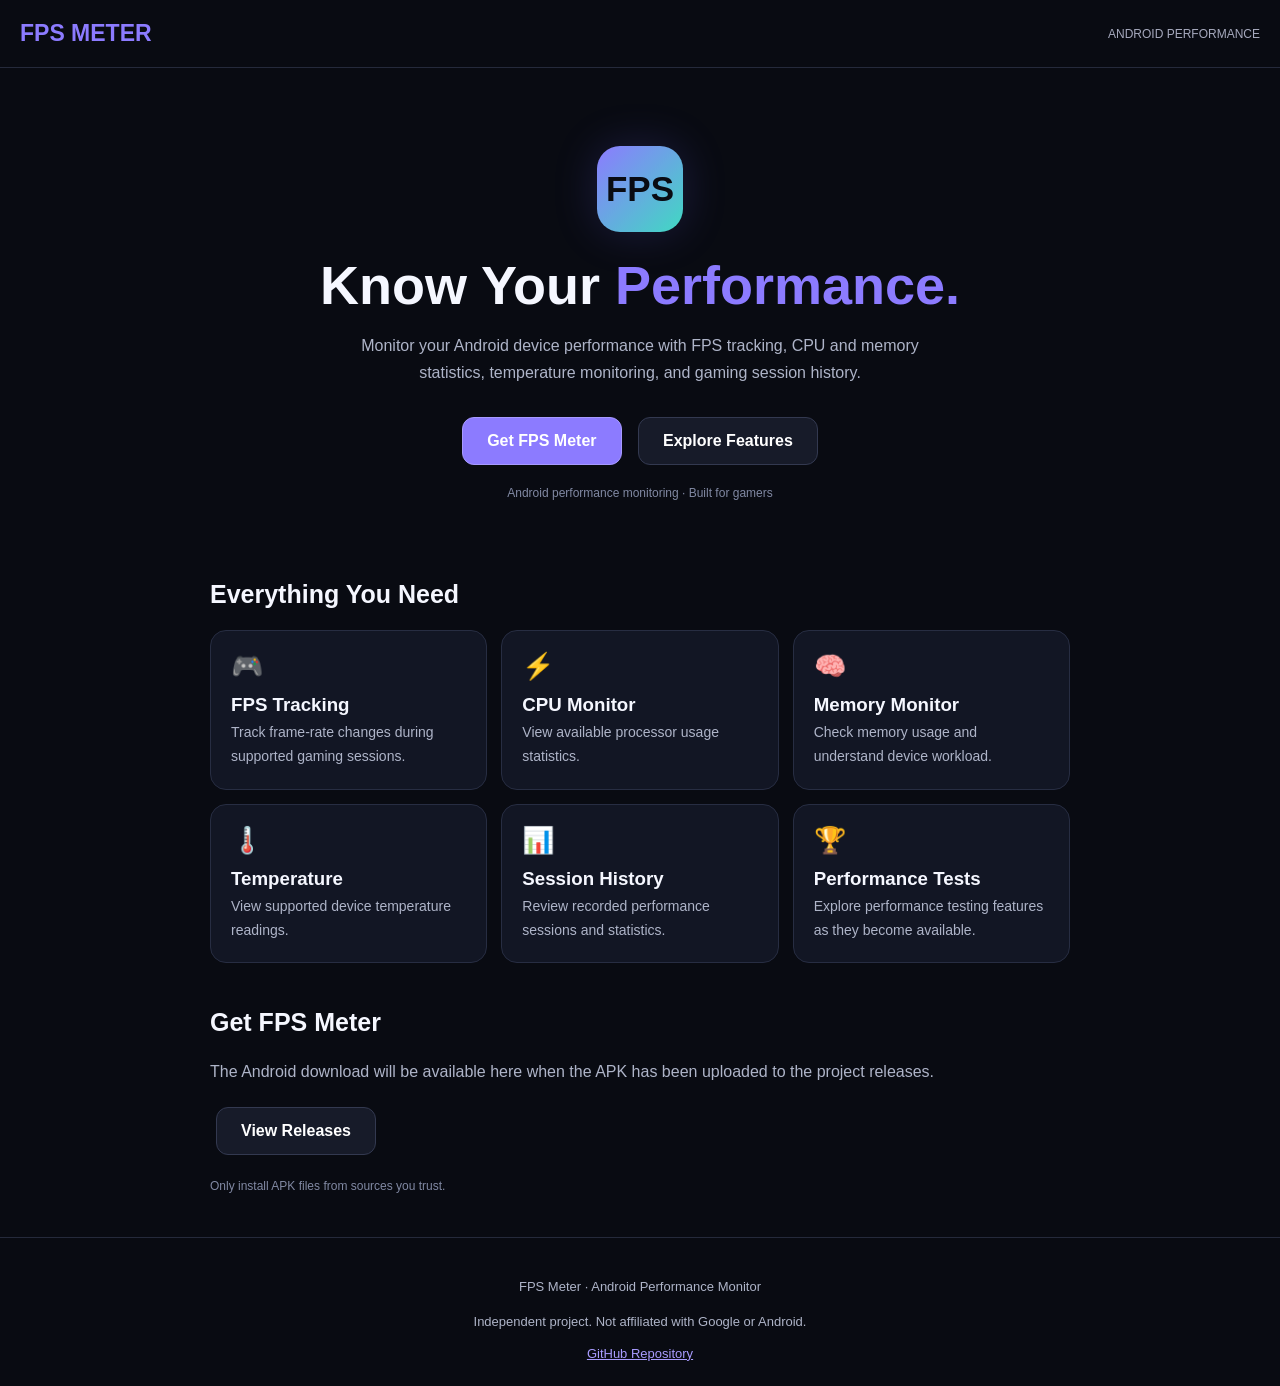
==== index.html @ ee035651 "Create index.html" ====
<!DOCTYPE html>
<html lang="en">
<head>
<meta charset="UTF-8">
<meta name="viewport" content="width=device-width, initial-scale=1.0">
<meta name="theme-color" content="#090b12">
<meta name="description" content="FPS Meter for Android. Monitor frame rate, CPU, memory, and device temperature.">
<title>FPS Meter — Android Performance Monitor</title>
<style>
*{box-sizing:border-box}
body{
  margin:0;
  font-family:Arial,Helvetica,sans-serif;
  background:#090b12;
  color:#f5f7ff;
}
header{
  padding:20px;
  border-bottom:1px solid #252a3b;
  display:flex;
  justify-content:space-between;
  align-items:center;
}
.logo{font-size:23px;font-weight:800;color:#8c7bff}
.badge{color:#a6a9bd;font-size:12px}
main{max-width:900px;margin:auto;padding:28px 20px}
.hero{text-align:center;padding:50px 0 35px}
.icon{
  width:86px;height:86px;border-radius:23px;
  margin:auto auto 22px;
  background:linear-gradient(135deg,#8c7bff,#40d9c2);
  display:grid;place-items:center;
  font-size:35px;font-weight:900;color:#090b12;
  box-shadow:0 0 45px #7065ff30;
}
h1{font-size:clamp(32px,8vw,54px);margin:0 0 16px}
h1 span{color:#8c7bff}
p{color:#aeb4c8;line-height:1.7}
.hero p{max-width:600px;margin:0 auto 25px}
.button{
  display:inline-block;padding:14px 24px;border-radius:12px;
  background:#8c7bff;color:white;text-decoration:none;
  font-weight:bold;margin:6px;border:1px solid #a79aff;
}
.button.secondary{background:#171b29;border-color:#333950}
.note{font-size:12px;color:#8189a3;margin-top:15px}
h2{font-size:25px;margin-top:45px}
.grid{display:grid;grid-template-columns:repeat(2,1fr);gap:14px}
.card{
  background:#121624;border:1px solid #272d42;
  padding:20px;border-radius:16px;
}
.card .emoji{font-size:26px}
.card h3{margin:12px 0 5px}
.card p{font-size:14px;margin:0}
footer{
  text-align:center;border-top:1px solid #252a3b;
  padding:25px 15px;color:#858ca5;font-size:13px;
}
@media(min-width:650px){.grid{grid-template-columns:repeat(3,1fr)}}
</style>
</head>
<body>
<header>
  <div class="logo">FPS METER</div>
  <div class="badge">ANDROID PERFORMANCE</div>
</header>

<main>
<section class="hero">
  <div class="icon">FPS</div>
  <h1>Know Your <span>Performance.</span></h1>
  <p>
    Monitor your Android device performance with FPS tracking,
    CPU and memory statistics, temperature monitoring,
    and gaming session history.
  </p>
  <a class="button" href="#download">Get FPS Meter</a>
  <a class="button secondary" href="#features">Explore Features</a>
  <div class="note">Android performance monitoring · Built for gamers</div>
</section>

<section id="features">
  <h2>Everything You Need</h2>
  <div class="grid">
    <article class="card">
      <div class="emoji">🎮</div>
      <h3>FPS Tracking</h3>
      <p>Track frame-rate changes during supported gaming sessions.</p>
    </article>
    <article class="card">
      <div class="emoji">⚡</div>
      <h3>CPU Monitor</h3>
      <p>View available processor usage statistics.</p>
    </article>
    <article class="card">
      <div class="emoji">🧠</div>
      <h3>Memory Monitor</h3>
      <p>Check memory usage and understand device workload.</p>
    </article>
    <article class="card">
      <div class="emoji">🌡️</div>
      <h3>Temperature</h3>
      <p>View supported device temperature readings.</p>
    </article>
    <article class="card">
      <div class="emoji">📊</div>
      <h3>Session History</h3>
      <p>Review recorded performance sessions and statistics.</p>
    </article>
    <article class="card">
      <div class="emoji">🏆</div>
      <h3>Performance Tests</h3>
      <p>Explore performance testing features as they become available.</p>
    </article>
  </div>
</section>

<section id="download">
  <h2>Get FPS Meter</h2>
  <p>
    The Android download will be available here when the
    APK has been uploaded to the project releases.
  </p>
  <a class="button secondary"
     href="https://github.com/ahyakonbong5-create/Fps-meter/releases">
     View Releases
  </a>
  <p class="note">
    Only install APK files from sources you trust.
  </p>
</section>
</main>

<footer>
  <p>FPS Meter · Android Performance Monitor</p>
  <p>Independent project. Not affiliated with Google or Android.</p>
  <a href="https://github.com/ahyakonbong5-create/Fps-meter"
     style="color:#a99cff">GitHub Repository</a>
</footer>
</body>
  </html>
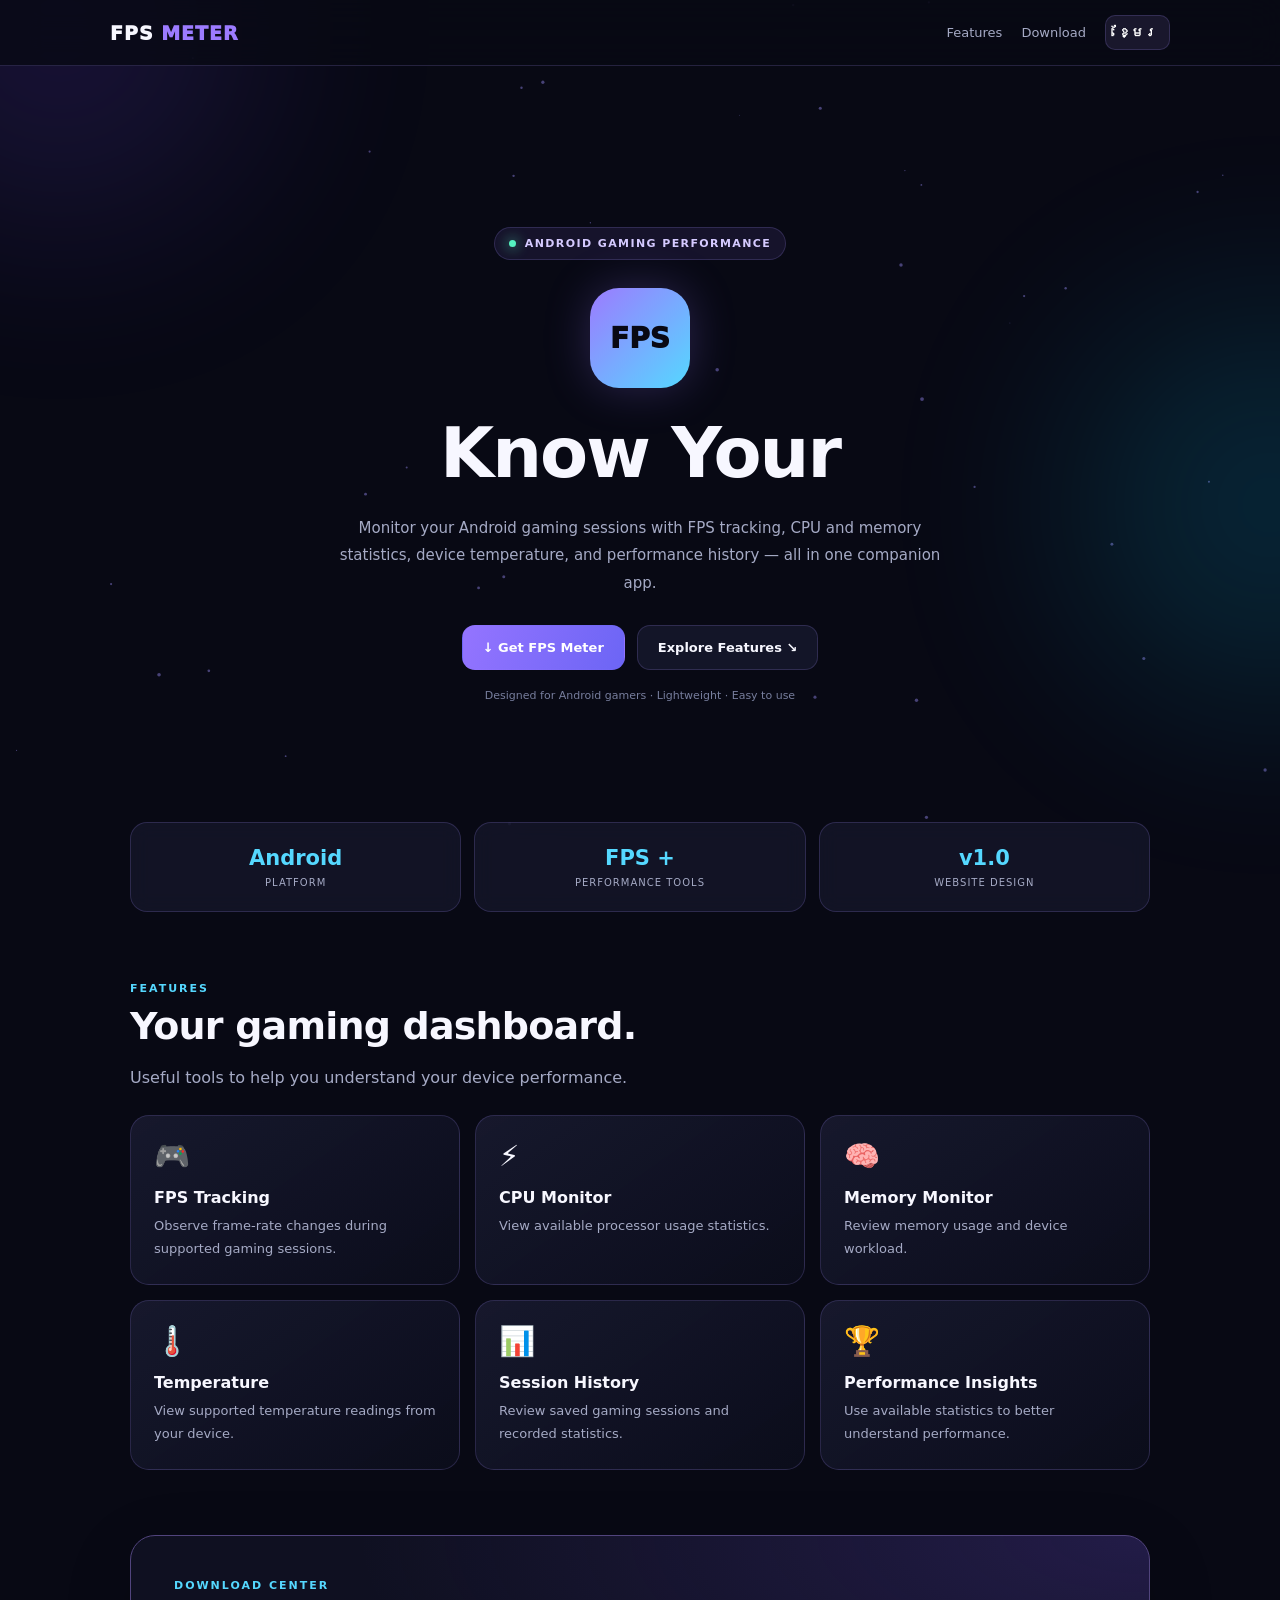
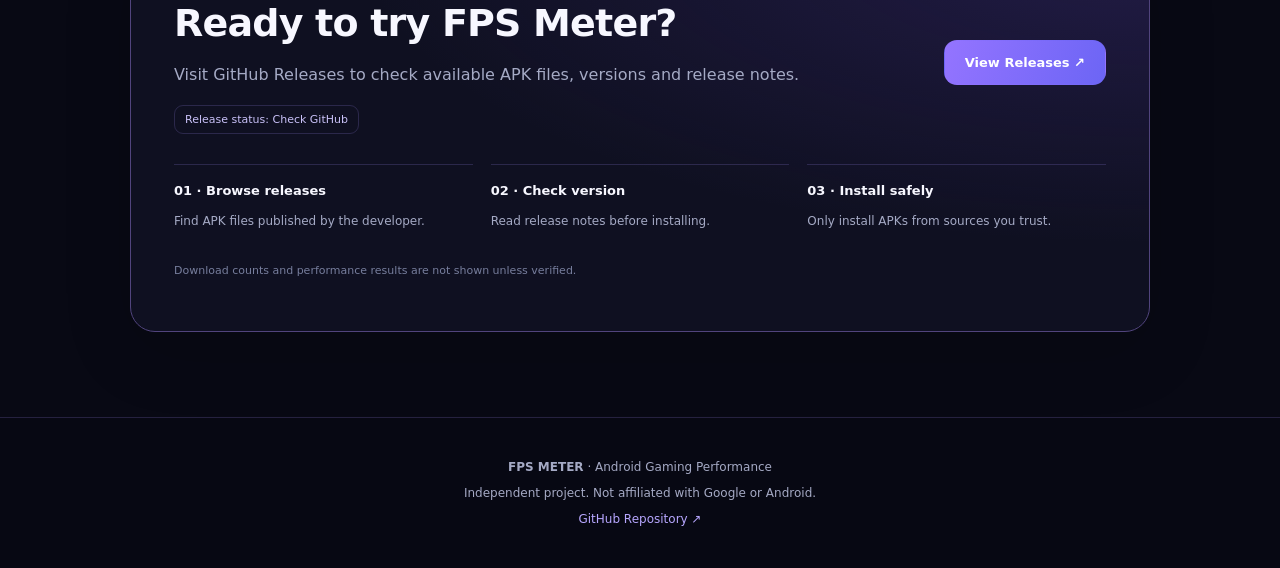
==== commit bb8de956: "Update index.html" ====
--- a/index.html
+++ b/index.html
@@ -2,141 +2,578 @@
 <html lang="en">
 <head>
 <meta charset="UTF-8">
-<meta name="viewport" content="width=device-width, initial-scale=1.0">
-<meta name="theme-color" content="#090b12">
-<meta name="description" content="FPS Meter for Android. Monitor frame rate, CPU, memory, and device temperature.">
-<title>FPS Meter — Android Performance Monitor</title>
+<meta name="viewport" content="width=device-width, initial-scale=1">
+<meta name="theme-color" content="#080914">
+<meta name="description" content="FPS Meter — Android gaming performance monitor.">
+<title>FPS Meter | Gaming Performance</title>
+
 <style>
-*{box-sizing:border-box}
-body{
-  margin:0;
-  font-family:Arial,Helvetica,sans-serif;
-  background:#090b12;
-  color:#f5f7ff;
-}
-header{
-  padding:20px;
-  border-bottom:1px solid #252a3b;
-  display:flex;
-  justify-content:space-between;
-  align-items:center;
-}
-.logo{font-size:23px;font-weight:800;color:#8c7bff}
-.badge{color:#a6a9bd;font-size:12px}
-main{max-width:900px;margin:auto;padding:28px 20px}
-.hero{text-align:center;padding:50px 0 35px}
-.icon{
-  width:86px;height:86px;border-radius:23px;
-  margin:auto auto 22px;
-  background:linear-gradient(135deg,#8c7bff,#40d9c2);
-  display:grid;place-items:center;
-  font-size:35px;font-weight:900;color:#090b12;
-  box-shadow:0 0 45px #7065ff30;
-}
-h1{font-size:clamp(32px,8vw,54px);margin:0 0 16px}
-h1 span{color:#8c7bff}
-p{color:#aeb4c8;line-height:1.7}
-.hero p{max-width:600px;margin:0 auto 25px}
-.button{
-  display:inline-block;padding:14px 24px;border-radius:12px;
-  background:#8c7bff;color:white;text-decoration:none;
-  font-weight:bold;margin:6px;border:1px solid #a79aff;
-}
-.button.secondary{background:#171b29;border-color:#333950}
-.note{font-size:12px;color:#8189a3;margin-top:15px}
-h2{font-size:25px;margin-top:45px}
-.grid{display:grid;grid-template-columns:repeat(2,1fr);gap:14px}
-.card{
-  background:#121624;border:1px solid #272d42;
-  padding:20px;border-radius:16px;
-}
-.card .emoji{font-size:26px}
-.card h3{margin:12px 0 5px}
-.card p{font-size:14px;margin:0}
-footer{
-  text-align:center;border-top:1px solid #252a3b;
-  padding:25px 15px;color:#858ca5;font-size:13px;
-}
-@media(min-width:650px){.grid{grid-template-columns:repeat(3,1fr)}}
+:root {
+  --bg: #080914;
+  --panel: rgba(22, 23, 43, .75);
+  --purple: #9c7bff;
+  --blue: #55d8ff;
+  --text: #f7f7ff;
+  --muted: #a5aac5;
+  --border: rgba(164, 144, 255, .19);
+}
+* { box-sizing: border-box; }
+html { scroll-behavior: smooth; }
+body {
+  margin: 0;
+  color: var(--text);
+  background: var(--bg);
+  font-family: system-ui, Arial, sans-serif;
+  overflow-x: hidden;
+}
+a { color: inherit; }
+button, a { -webkit-tap-highlight-color: transparent; }
+
+#particles {
+  position: fixed;
+  inset: 0;
+  width: 100%;
+  height: 100%;
+  pointer-events: none;
+  z-index: -1;
+  opacity: .6;
+}
+.aurora {
+  position: fixed;
+  width: 380px;
+  height: 380px;
+  border-radius: 50%;
+  filter: blur(110px);
+  opacity: .16;
+  pointer-events: none;
+  z-index: -1;
+  animation: aurora 12s ease-in-out infinite alternate;
+}
+.aurora.one { background: #764dff; top: -160px; left: -130px; }
+.aurora.two {
+  background: #00cfff;
+  right: -180px;
+  top: 35%;
+  animation-delay: -6s;
+}
+@keyframes aurora {
+  from { transform: translate(0,0) scale(.9); }
+  to { transform: translate(55px,45px) scale(1.15); }
+}
+
+header {
+  position: sticky;
+  top: 0;
+  z-index: 20;
+  background: rgba(8,9,20,.78);
+  backdrop-filter: blur(18px);
+  border-bottom: 1px solid var(--border);
+}
+.nav {
+  max-width: 1100px;
+  margin: auto;
+  padding: 15px 20px;
+  display: flex;
+  align-items: center;
+  justify-content: space-between;
+  gap: 15px;
+}
+.logo {
+  font-size: 19px;
+  font-weight: 950;
+  letter-spacing: 1px;
+  text-decoration: none;
+}
+.logo span { color: var(--purple); }
+nav { display: flex; align-items: center; gap: 19px; }
+nav a {
+  text-decoration: none;
+  color: var(--muted);
+  font-size: 13px;
+  transition: color .2s;
+}
+nav a:hover { color: white; }
+.lang {
+  border: 1px solid var(--border);
+  border-radius: 10px;
+  padding: 9px 12px;
+  background: #19172c;
+  color: white;
+  font-weight: 750;
+}
+
+main { max-width: 1060px; margin: auto; padding: 20px; }
+.hero { text-align: center; padding: 76px 0 55px; }
+.pill {
+  display: inline-flex;
+  align-items: center;
+  gap: 9px;
+  border: 1px solid var(--border);
+  border-radius: 50px;
+  background: rgba(29,25,54,.7);
+  padding: 9px 14px;
+  font-size: 11px;
+  font-weight: 800;
+  letter-spacing: 1.4px;
+  color: #d5caff;
+}
+.dot {
+  width: 7px;
+  height: 7px;
+  border-radius: 50%;
+  background: #55f2c0;
+  box-shadow: 0 0 13px #55f2c0;
+  animation: blink 1.8s infinite;
+}
+@keyframes blink {
+  50% { opacity: .35; box-shadow: 0 0 3px #55f2c0; }
+}
+.app-icon {
+  width: 100px;
+  height: 100px;
+  margin: 28px auto;
+  border-radius: 29px;
+  display: grid;
+  place-items: center;
+  font-size: 28px;
+  font-weight: 1000;
+  color: #090914;
+  background: linear-gradient(135deg, var(--purple), var(--blue));
+  box-shadow: 0 0 45px #9275ff40;
+  animation: float 4s ease-in-out infinite;
+  transform: translateZ(0);
+}
+@keyframes float {
+  0%,100% { transform: translateY(0) rotate(-3deg); }
+  50% { transform: translateY(-10px) rotate(3deg); }
+}
+h1 {
+  font-size: clamp(37px, 8vw, 70px);
+  line-height: 1.08;
+  letter-spacing: -2px;
+  margin: 0;
+}
+.gradient {
+  background: linear-gradient(100deg,#b6a1ff,#63e6ff,#b6a1ff);
+  background-size: 200% auto;
+  color: transparent;
+  background-clip: text;
+  -webkit-background-clip: text;
+  animation: gradient 5s linear infinite;
+}
+@keyframes gradient { to { background-position: 200% center; } }
+.hero > p {
+  max-width: 630px;
+  margin: 23px auto;
+  color: var(--muted);
+  line-height: 1.85;
+  font-size: 15px;
+}
+.actions {
+  display: flex;
+  justify-content: center;
+  flex-wrap: wrap;
+  gap: 12px;
+  margin-top: 27px;
+}
+.btn {
+  display: inline-flex;
+  justify-content: center;
+  align-items: center;
+  gap: 9px;
+  text-decoration: none;
+  border-radius: 13px;
+  padding: 14px 20px;
+  font-weight: 850;
+  font-size: 13px;
+  border: 1px solid transparent;
+  transition: transform .25s, box-shadow .25s, border-color .25s;
+}
+.btn:hover {
+  transform: translateY(-4px);
+  box-shadow: 0 10px 35px #9175ff26;
+}
+.primary {
+  color: white;
+  background: linear-gradient(110deg,#9474ff,#6c65f5);
+}
+.secondary {
+  background: rgba(22,24,44,.85);
+  border-color: var(--border);
+}
+.note { color: #777e9d; font-size: 11px; margin-top: 19px; }
+
+.stats {
+  display: grid;
+  grid-template-columns: repeat(3,1fr);
+  gap: 13px;
+  margin: 5px 0 70px;
+}
+.stat {
+  text-align: center;
+  padding: 23px 8px;
+  border-radius: 17px;
+  border: 1px solid var(--border);
+  background: var(--panel);
+  backdrop-filter: blur(10px);
+  transition: transform .25s, border-color .25s;
+}
+.stat:hover { transform: translateY(-5px); border-color: #8f7cff; }
+.stat strong { display: block; font-size: 21px; color: var(--blue); }
+.stat span { display: block; margin-top: 7px; font-size: 10px; color: var(--muted); letter-spacing: 1px; }
+
+section { margin: 65px 0; }
+.section-head { margin-bottom: 24px; }
+.eyebrow { color: var(--blue); font-size: 11px; font-weight: 900; letter-spacing: 2px; }
+h2 { font-size: clamp(27px,5vw,38px); margin: 9px 0; letter-spacing: -.8px; }
+.section-head p { color: var(--muted); line-height: 1.7; }
+
+.grid { display: grid; grid-template-columns: repeat(3,minmax(0,1fr)); gap: 15px; }
+.card {
+  position: relative;
+  padding: 23px;
+  border: 1px solid var(--border);
+  border-radius: 19px;
+  background: linear-gradient(145deg,rgba(25,26,48,.88),rgba(12,14,28,.91));
+  overflow: hidden;
+  transition: transform .3s, border-color .3s, box-shadow .3s;
+}
+.card::before {
+  content: "";
+  position: absolute;
+  inset: 0;
+  background: linear-gradient(125deg,transparent,rgba(153,125,255,.09),transparent);
+  transform: translateX(-100%);
+  transition: transform .7s;
+}
+.card:hover::before { transform: translateX(100%); }
+.card:hover {
+  transform: translateY(-7px);
+  border-color: #8272d8;
+  box-shadow: 0 15px 35px #0004;
+}
+.emoji { font-size: 29px; }
+.card h3 { margin: 15px 0 7px; font-size: 16px; }
+.card p { margin: 0; color: var(--muted); font-size: 13px; line-height: 1.8; }
+
+.download-box {
+  padding: clamp(24px,5vw,43px);
+  border-radius: 25px;
+  border: 1px solid #51447d;
+  background: radial-gradient(ellipse at 100% 0%,#583cb044,transparent 55%),rgba(17,18,35,.93);
+  box-shadow: 0 20px 70px #0002;
+}
+.download-row {
+  display: flex;
+  align-items: center;
+  justify-content: space-between;
+  gap: 22px;
+}
+.download-row p { color: var(--muted); line-height: 1.8; }
+.version {
+  display: inline-block;
+  padding: 7px 10px;
+  border: 1px solid var(--border);
+  border-radius: 9px;
+  font-size: 11px;
+  color: #c9c1f8;
+}
+.steps { display: grid; grid-template-columns: repeat(3,1fr); gap: 18px; margin-top: 30px; }
+.step { border-top: 1px solid var(--border); padding-top: 15px; }
+.step strong { font-size: 13px; }
+.step p { font-size: 12px; line-height: 1.8; color: var(--muted); }
+
+footer {
+  border-top: 1px solid var(--border);
+  padding: 30px 15px;
+  text-align: center;
+  background: #08091488;
+}
+footer p { font-size: 12px; color: var(--muted); }
+footer a { color: #b7a7ff; text-decoration: none; }
+.reveal {
+  opacity: 0;
+  transform: translateY(22px);
+  transition: opacity .7s ease, transform .7s ease;
+}
+.reveal.visible { opacity: 1; transform: translateY(0); }
+
+@media(max-width:700px) {
+  main { padding: 15px; }
+  .nav { padding: 13px 15px; }
+  nav { gap: 11px; }
+  nav a { font-size: 11px; }
+  .logo { font-size: 16px; }
+  .hero { padding: 58px 0 40px; }
+  .grid { grid-template-columns: repeat(2,minmax(0,1fr)); gap: 11px; }
+  .card { padding: 17px; }
+  .stats { gap: 8px; margin-bottom: 50px; }
+  .stat strong { font-size: 17px; }
+  .stat span { font-size: 9px; }
+  .download-row { align-items: flex-start; flex-direction: column; }
+  .steps { grid-template-columns: 1fr; gap: 12px; }
+}
+@media(max-width:390px) {
+  nav { gap: 7px; }
+  nav a { font-size: 10px; }
+  .grid { grid-template-columns: 1fr; }
+  h1 { letter-spacing: -1.5px; }
+}
+@media(prefers-reduced-motion:reduce) {
+  *,*::before,*::after {
+    animation-duration: .01ms !important;
+    animation-iteration-count: 1 !important;
+    scroll-behavior: auto !important;
+    transition-duration: .01ms !important;
+  }
+  .reveal { opacity: 1; transform: none; }
+}
 </style>
 </head>
+
 <body>
+<canvas id="particles" aria-hidden="true"></canvas>
+<div class="aurora one"></div>
+<div class="aurora two"></div>
+
 <header>
-  <div class="logo">FPS METER</div>
-  <div class="badge">ANDROID PERFORMANCE</div>
+  <div class="nav">
+    <a class="logo" href="#">FPS <span>METER</span></a>
+    <nav>
+      <a href="#features" data-en="Features" data-km="មុខងារ">Features</a>
+      <a href="#download" data-en="Download" data-km="ទាញយក">Download</a>
+      <button class="lang" id="langBtn" type="button">ខ្មែរ</button>
+    </nav>
+  </div>
 </header>
 
 <main>
-<section class="hero">
-  <div class="icon">FPS</div>
-  <h1>Know Your <span>Performance.</span></h1>
-  <p>
-    Monitor your Android device performance with FPS tracking,
-    CPU and memory statistics, temperature monitoring,
-    and gaming session history.
+  <section class="hero">
+    <div class="pill"><span class="dot"></span>
+      <span data-en="ANDROID GAMING PERFORMANCE" data-km="តាមដានដំណើរការហ្គេម ANDROID">ANDROID GAMING PERFORMANCE</span>
+    </div>
+
+    <div class="app-icon">FPS</div>
+
+    <h1 data-en="Know Your" data-km="ស្គាល់ពី">Know Your<br>
+      <span class="gradient" data-en="Gaming Performance." data-km="សមត្ថភាពហ្គេម។">Gaming Performance.</span>
+    </h1>
+
+    <p data-en="Monitor your Android gaming sessions with FPS tracking, CPU and memory statistics, device temperature, and performance history — all in one companion app."
+       data-km="តាមដានវគ្គលេងហ្គេម Android របស់អ្នក ជាមួយ FPS, ស្ថិតិ CPU និង RAM សីតុណ្ហភាពឧបករណ៍ និងប្រវត្តិដំណើរការ។">
+      Monitor your Android gaming sessions with FPS tracking, CPU and memory statistics, device temperature, and performance history — all in one companion app.
+    </p>
+
+    <div class="actions">
+      <a class="btn primary" href="#download" data-en="↓ Get FPS Meter" data-km="↓ ទាញយក FPS Meter">↓ Get FPS Meter</a>
+      <a class="btn secondary" href="#features" data-en="Explore Features ↘" data-km="មើលមុខងារ ↘">Explore Features ↘</a>
+    </div>
+    <div class="note" data-en="Designed for Android gamers · Lightweight · Easy to use"
+         data-km="បង្កើតសម្រាប់អ្នកលេងហ្គេម Android · ងាយស្រួលប្រើ">
+      Designed for Android gamers · Lightweight · Easy to use
+    </div>
+  </section>
+
+  <div class="stats">
+    <div class="stat"><strong>Android</strong><span data-en="PLATFORM" data-km="ប្រព័ន្ធ">PLATFORM</span></div>
+    <div class="stat"><strong>FPS +</strong><span data-en="PERFORMANCE TOOLS" data-km="ឧបករណ៍តាមដាន">PERFORMANCE TOOLS</span></div>
+    <div class="stat"><strong>v1.0</strong><span data-en="WEBSITE DESIGN" data-km="កំណែរចនា Website">WEBSITE DESIGN</span></div>
+  </div>
+
+  <section id="features" class="reveal">
+    <div class="section-head">
+      <div class="eyebrow" data-en="FEATURES" data-km="មុខងារ">FEATURES</div>
+      <h2 data-en="Your gaming dashboard." data-km="ផ្ទាំងតាមដានហ្គេមរបស់អ្នក។">Your gaming dashboard.</h2>
+      <p data-en="Useful tools to help you understand your device performance."
+         data-km="ឧបករណ៍មានប្រយោជន៍សម្រាប់ស្វែងយល់ពីដំណើរការទូរស័ព្ទ។">
+        Useful tools to help you understand your device performance.
+      </p>
+    </div>
+
+    <div class="grid">
+      <article class="card reveal">
+        <div class="emoji">🎮</div>
+        <h3 data-en="FPS Tracking" data-km="តាមដាន FPS">FPS Tracking</h3>
+        <p data-en="Observe frame-rate changes during supported gaming sessions."
+           data-km="ពិនិត្យការប្រែប្រួល FPS ក្នុងវគ្គលេងដែលគាំទ្រ។">Observe frame-rate changes during supported gaming sessions.</p>
+      </article>
+      <article class="card reveal">
+        <div class="emoji">⚡</div>
+        <h3 data-en="CPU Monitor" data-km="តាមដាន CPU">CPU Monitor</h3>
+        <p data-en="View available processor usage statistics."
+           data-km="មើលស្ថិតិការប្រើប្រាស់ CPU ដែលអាចរកបាន។">View available processor usage statistics.</p>
+      </article>
+      <article class="card reveal">
+        <div class="emoji">🧠</div>
+        <h3 data-en="Memory Monitor" data-km="តាមដាន RAM">Memory Monitor</h3>
+        <p data-en="Review memory usage and device workload."
+           data-km="ពិនិត្យការប្រើប្រាស់ RAM និងបន្ទុកឧបករណ៍។">Review memory usage and device workload.</p>
+      </article>
+      <article class="card reveal">
+        <div class="emoji">🌡️</div>
+        <h3 data-en="Temperature" data-km="សីតុណ្ហភាព">Temperature</h3>
+        <p data-en="View supported temperature readings from your device."
+           data-km="មើលតម្លៃសីតុណ្ហភាពដែលឧបករណ៍គាំទ្រ។">View supported temperature readings from your device.</p>
+      </article>
+      <article class="card reveal">
+        <div class="emoji">📊</div>
+        <h3 data-en="Session History" data-km="ប្រវត្តិវគ្គលេង">Session History</h3>
+        <p data-en="Review saved gaming sessions and recorded statistics."
+           data-km="ពិនិត្យវគ្គលេង និងស្ថិតិដែលបានរក្សាទុក។">Review saved gaming sessions and recorded statistics.</p>
+      </article>
+      <article class="card reveal">
+        <div class="emoji">🏆</div>
+        <h3 data-en="Performance Insights" data-km="ព័ត៌មានដំណើរការ">Performance Insights</h3>
+        <p data-en="Use available statistics to better understand performance."
+           data-km="ប្រើស្ថិតិដែលមាន ដើម្បីយល់ពីដំណើរការឧបករណ៍។">Use available statistics to better understand performance.</p>
+      </article>
+    </div>
+  </section>
+
+  <section id="download" class="reveal">
+    <div class="download-box">
+      <div class="eyebrow" data-en="DOWNLOAD CENTER" data-km="មជ្ឈមណ្ឌលទាញយក">DOWNLOAD CENTER</div>
+      <div class="download-row">
+        <div>
+          <h2 data-en="Ready to try FPS Meter?" data-km="ចង់សាក FPS Meter ហើយឬនៅ?">Ready to try FPS Meter?</h2>
+          <p data-en="Visit GitHub Releases to check available APK files, versions and release notes."
+             data-km="ចូល GitHub Releases ដើម្បីពិនិត្យ APK កំណែ និងព័ត៌មានកំណែដែលមាន។">
+            Visit GitHub Releases to check available APK files, versions and release notes.
+          </p>
+          <span class="version" data-en="Release status: Check GitHub" data-km="ស្ថានភាព៖ ពិនិត្យ GitHub">Release status: Check GitHub</span>
+        </div>
+        <a class="btn primary" href="https://github.com/ahyakonbong5-create/Fps-meter/releases"
+           target="_blank" rel="noopener" data-en="View Releases ↗" data-km="មើល Releases ↗">
+          View Releases ↗
+        </a>
+      </div>
+
+      <div class="steps">
+        <div class="step">
+          <strong data-en="01 · Browse releases" data-km="01 · មើលកំណែ">01 · Browse releases</strong>
+          <p data-en="Find APK files published by the developer."
+             data-km="ស្វែងរក APK ដែលអ្នកបង្កើតបានបង្ហោះ។">Find APK files published by the developer.</p>
+        </div>
+        <div class="step">
+          <strong data-en="02 · Check version" data-km="02 · ពិនិត្យកំណែ">02 · Check version</strong>
+          <p data-en="Read release notes before installing."
+             data-km="អានព័ត៌មានកំណែមុនដំឡើង។">Read release notes before installing.</p>
+        </div>
+        <div class="step">
+          <strong data-en="03 · Install safely" data-km="03 · ដំឡើងដោយសុវត្ថិភាព">03 · Install safely</strong>
+          <p data-en="Only install APKs from sources you trust."
+             data-km="ដំឡើង APK ពីប្រភពដែលអ្នកទុកចិត្តប៉ុណ្ណោះ។">Only install APKs from sources you trust.</p>
+        </div>
+      </div>
+      <p class="note" data-en="Download counts and performance results are not shown unless verified."
+         data-km="មិនបង្ហាញចំនួនទាញយក ឬលទ្ធផលដំណើរការដែលមិនទាន់ផ្ទៀងផ្ទាត់ទេ។">
+        Download counts and performance results are not shown unless verified.
+      </p>
+    </div>
+  </section>
+</main>
+
+<footer>
+  <p><strong>FPS METER</strong> · <span data-en="Android Gaming Performance" data-km="ការតាមដានដំណើរការហ្គេម Android">Android Gaming Performance</span></p>
+  <p data-en="Independent project. Not affiliated with Google or Android."
+     data-km="គម្រោងឯករាជ្យ មិនមានទំនាក់ទំនងជាមួយ Google ឬ Android ទេ។">
+    Independent project. Not affiliated with Google or Android.
   </p>
-  <a class="button" href="#download">Get FPS Meter</a>
-  <a class="button secondary" href="#features">Explore Features</a>
-  <div class="note">Android performance monitoring · Built for gamers</div>
-</section>
-
-<section id="features">
-  <h2>Everything You Need</h2>
-  <div class="grid">
-    <article class="card">
-      <div class="emoji">🎮</div>
-      <h3>FPS Tracking</h3>
-      <p>Track frame-rate changes during supported gaming sessions.</p>
-    </article>
-    <article class="card">
-      <div class="emoji">⚡</div>
-      <h3>CPU Monitor</h3>
-      <p>View available processor usage statistics.</p>
-    </article>
-    <article class="card">
-      <div class="emoji">🧠</div>
-      <h3>Memory Monitor</h3>
-      <p>Check memory usage and understand device workload.</p>
-    </article>
-    <article class="card">
-      <div class="emoji">🌡️</div>
-      <h3>Temperature</h3>
-      <p>View supported device temperature readings.</p>
-    </article>
-    <article class="card">
-      <div class="emoji">📊</div>
-      <h3>Session History</h3>
-      <p>Review recorded performance sessions and statistics.</p>
-    </article>
-    <article class="card">
-      <div class="emoji">🏆</div>
-      <h3>Performance Tests</h3>
-      <p>Explore performance testing features as they become available.</p>
-    </article>
-  </div>
-</section>
-
-<section id="download">
-  <h2>Get FPS Meter</h2>
-  <p>
-    The Android download will be available here when the
-    APK has been uploaded to the project releases.
-  </p>
-  <a class="button secondary"
-     href="https://github.com/ahyakonbong5-create/Fps-meter/releases">
-     View Releases
-  </a>
-  <p class="note">
-    Only install APK files from sources you trust.
-  </p>
-</section>
-</main>
-
-<footer>
-  <p>FPS Meter · Android Performance Monitor</p>
-  <p>Independent project. Not affiliated with Google or Android.</p>
-  <a href="https://github.com/ahyakonbong5-create/Fps-meter"
-     style="color:#a99cff">GitHub Repository</a>
+  <p><a href="https://github.com/ahyakonbong5-create/Fps-meter"
+        target="_blank" rel="noopener">GitHub Repository ↗</a></p>
 </footer>
+
+<script>
+/* Khmer / English switch */
+(() => {
+  const button = document.getElementById('langBtn');
+  let language = localStorage.getItem('fpsmeter-language') || 'en';
+
+  function updateLanguage() {
+    document.documentElement.lang = language;
+    document.querySelectorAll('[data-en][data-km]').forEach(element => {
+      element.textContent = element.dataset[language];
+    });
+    button.textContent = language === 'en' ? 'ខ្មែរ' : 'English';
+    localStorage.setItem('fpsmeter-language', language);
+  }
+
+  button.addEventListener('click', () => {
+    language = language === 'en' ? 'km' : 'en';
+    updateLanguage();
+  });
+  updateLanguage();
+})();
+
+/* Scroll reveal */
+(() => {
+  const items = document.querySelectorAll('.reveal');
+  if (!('IntersectionObserver' in window) ||
+      window.matchMedia('(prefers-reduced-motion: reduce)').matches) {
+    items.forEach(item => item.classList.add('visible'));
+    return;
+  }
+
+  const observer = new IntersectionObserver(entries => {
+    entries.forEach(entry => {
+      if (entry.isIntersecting) {
+        entry.target.classList.add('visible');
+        observer.unobserve(entry.target);
+      }
+    });
+  }, { threshold: 0.12 });
+
+  items.forEach(item => observer.observe(item));
+})();
+
+/* Lightweight animated background particles */
+(() => {
+  if (window.matchMedia('(prefers-reduced-motion: reduce)').matches) return;
+
+  const canvas = document.getElementById('particles');
+  const ctx = canvas.getContext('2d');
+  if (!ctx) return;
+
+  let width = 0, height = 0, particles = [];
+  const mobile = window.innerWidth < 600;
+  const count = mobile ? 20 : 42;
+
+  function resize() {
+    const ratio = Math.min(window.devicePixelRatio || 1, 1.5);
+    width = window.innerWidth;
+    height = window.innerHeight;
+    canvas.width = Math.floor(width * ratio);
+    canvas.height = Math.floor(height * ratio);
+    ctx.setTransform(ratio, 0, 0, ratio, 0, 0);
+    particles = Array.from({length: count}, () => ({
+      x: Math.random() * width,
+      y: Math.random() * height,
+      r: Math.random() * 1.5 + .4,
+      vy: Math.random() * .25 + .08,
+      vx: (Math.random() - .5) * .18
+    }));
+  }
+
+  function draw() {
+    ctx.clearRect(0, 0, width, height);
+    for (const p of particles) {
+      p.y -= p.vy;
+      p.x += p.vx;
+      if (p.y < -5) { p.y = height + 5; p.x = Math.random() * width; }
+      if (p.x < -5) p.x = width + 5;
+      if (p.x > width + 5) p.x = -5;
+      ctx.beginPath();
+      ctx.arc(p.x, p.y, p.r, 0, Math.PI * 2);
+      ctx.fillStyle = 'rgba(160,145,255,.7)';
+      ctx.fill();
+    }
+    requestAnimationFrame(draw);
+  }
+
+  resize();
+  window.addEventListener('resize', resize, {passive:true});
+  draw();
+})();
+</script>
 </body>
   </html>
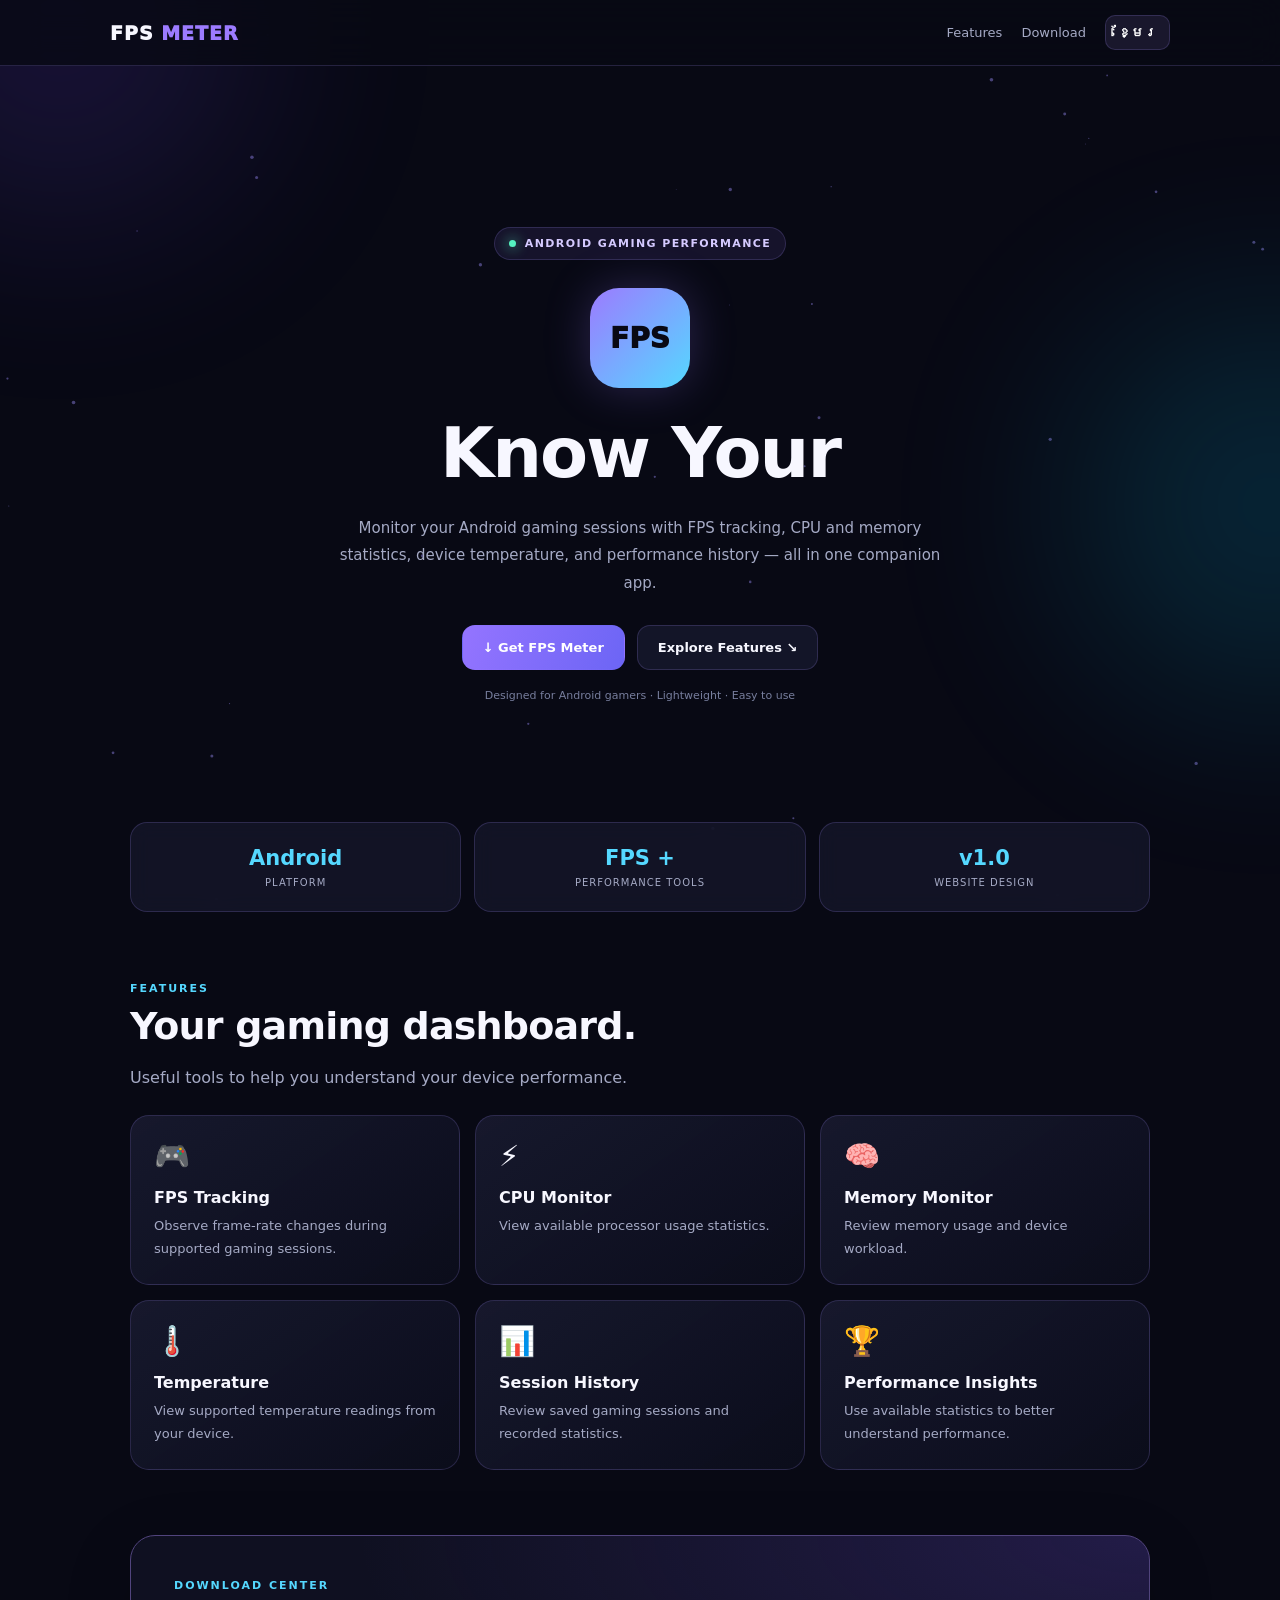
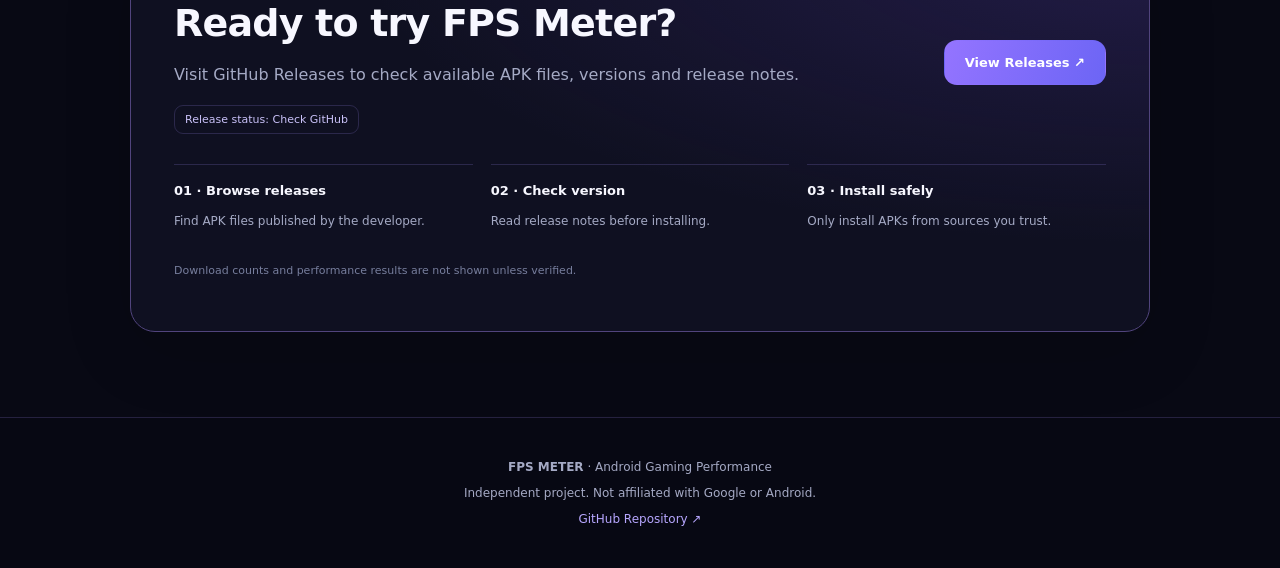
==== commit ee5cbeb7: "Update index.html" ====
--- a/index.html
+++ b/index.html
@@ -1,6 +1,7 @@
 <!DOCTYPE html>
 <html lang="en">
 <head>
+  <meta name="google-site-verification" content="eZuJ8NrY7YmYtecvzqcrrQZqKAxhl2y6fu5FxsQAZ-A" />
 <meta charset="UTF-8">
 <meta name="viewport" content="width=device-width, initial-scale=1">
 <meta name="theme-color" content="#080914">
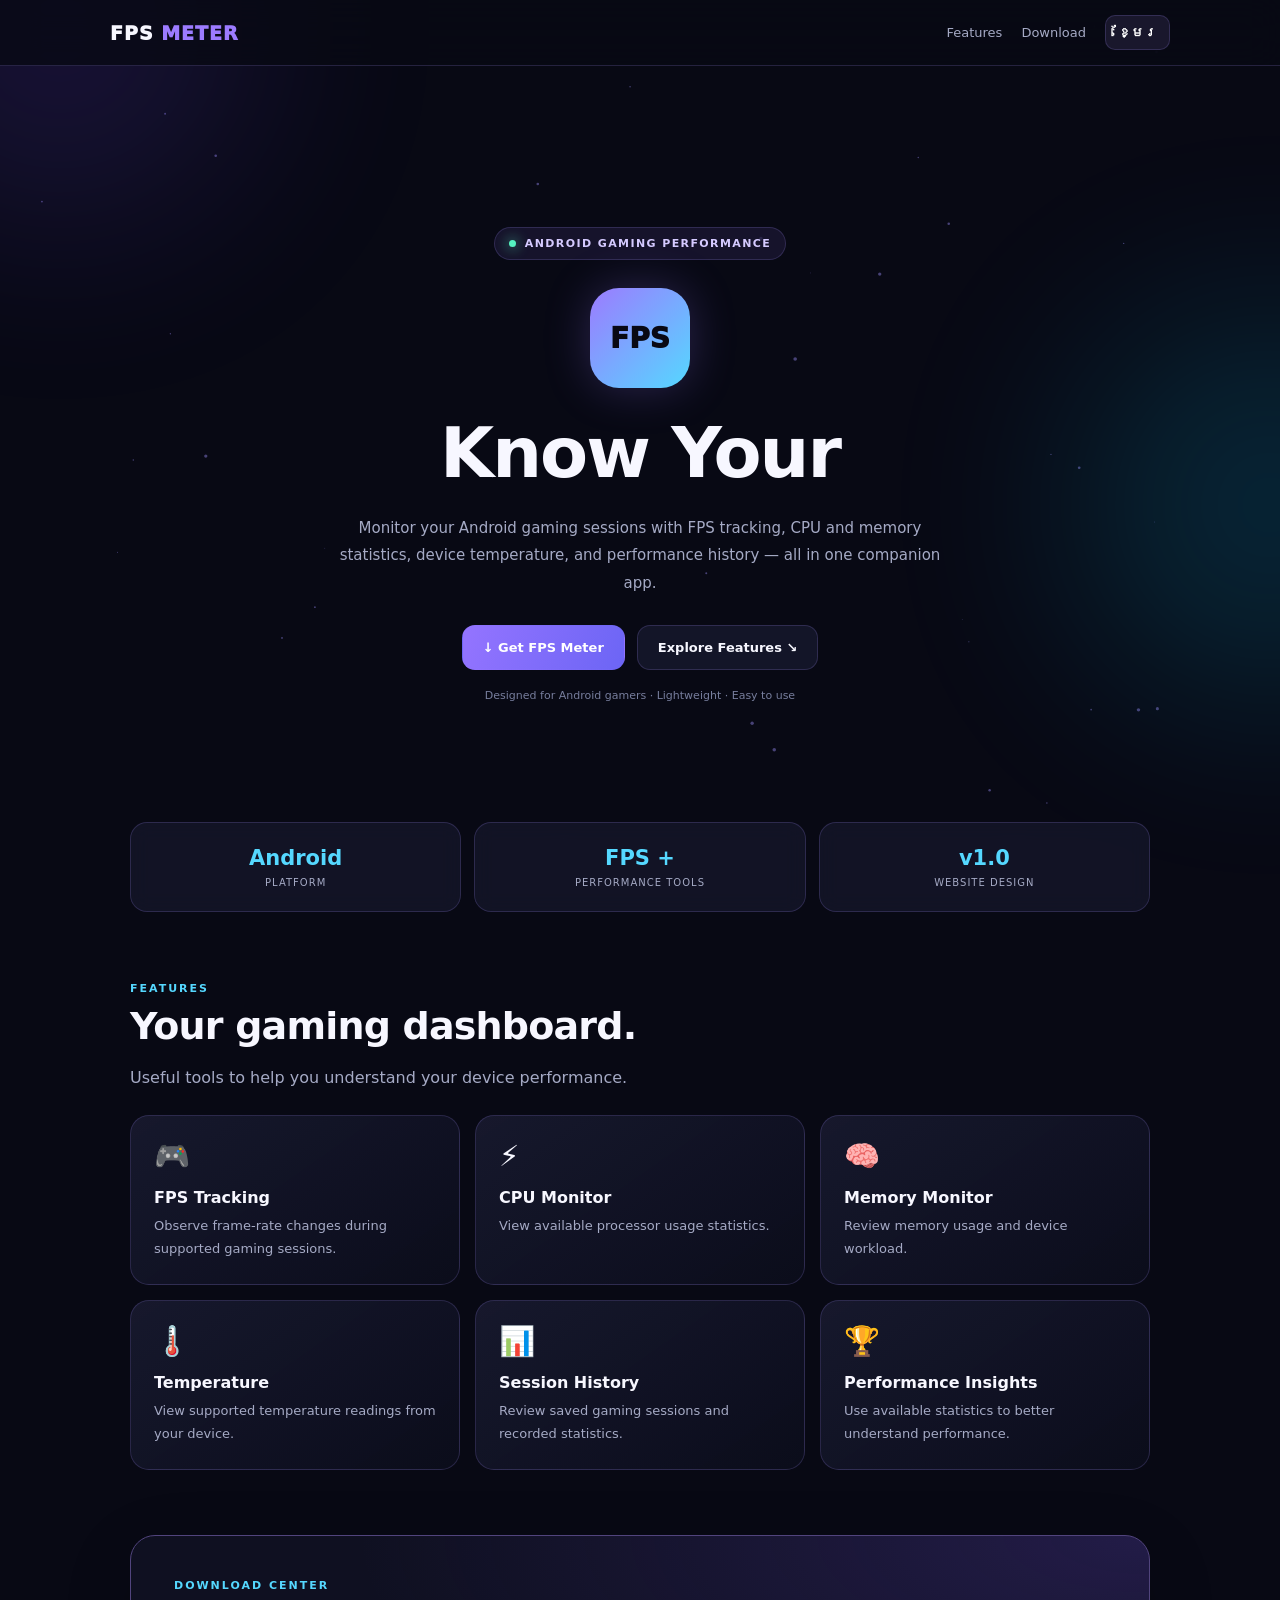
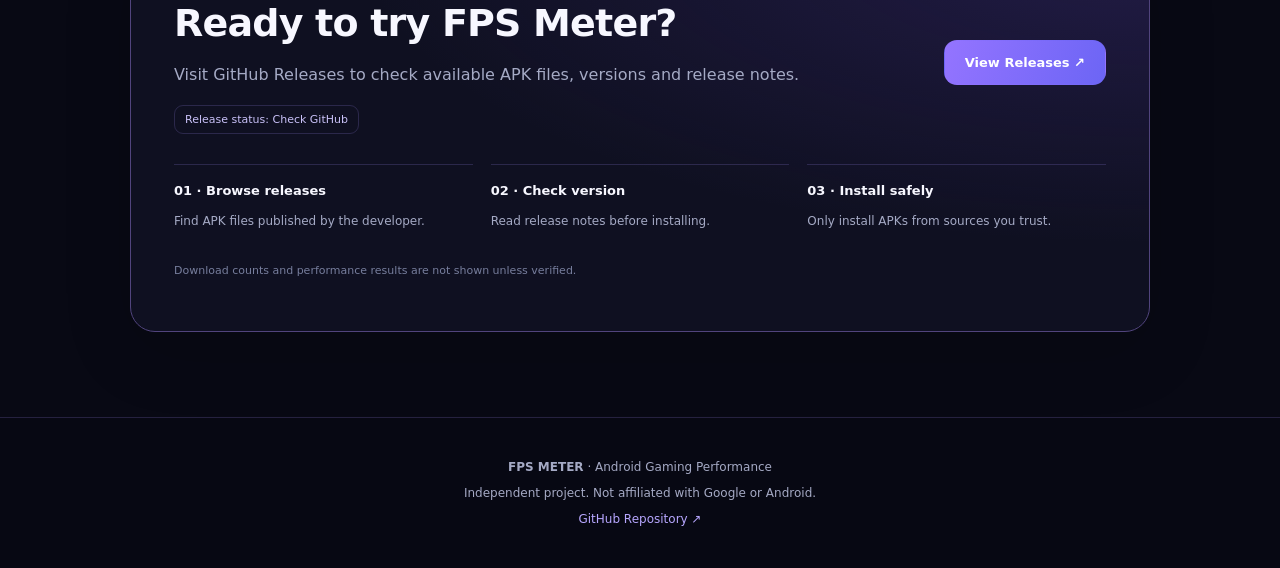
==== commit d51d0fa3: "Update index.html" ====
--- a/index.html
+++ b/index.html
@@ -1,7 +1,7 @@
 <!DOCTYPE html>
 <html lang="en">
 <head>
-  <meta name="google-site-verification" content="eZuJ8NrY7YmYtecvzqcrrQZqKAxhl2y6fu5FxsQAZ-A" />
+<meta name="google-site-verification" content="eZuJ8NrY7YmYtecvzqcrrQZqKAxhl2y6fu5FxsQAZ-A" />
 <meta charset="UTF-8">
 <meta name="viewport" content="width=device-width, initial-scale=1">
 <meta name="theme-color" content="#080914">
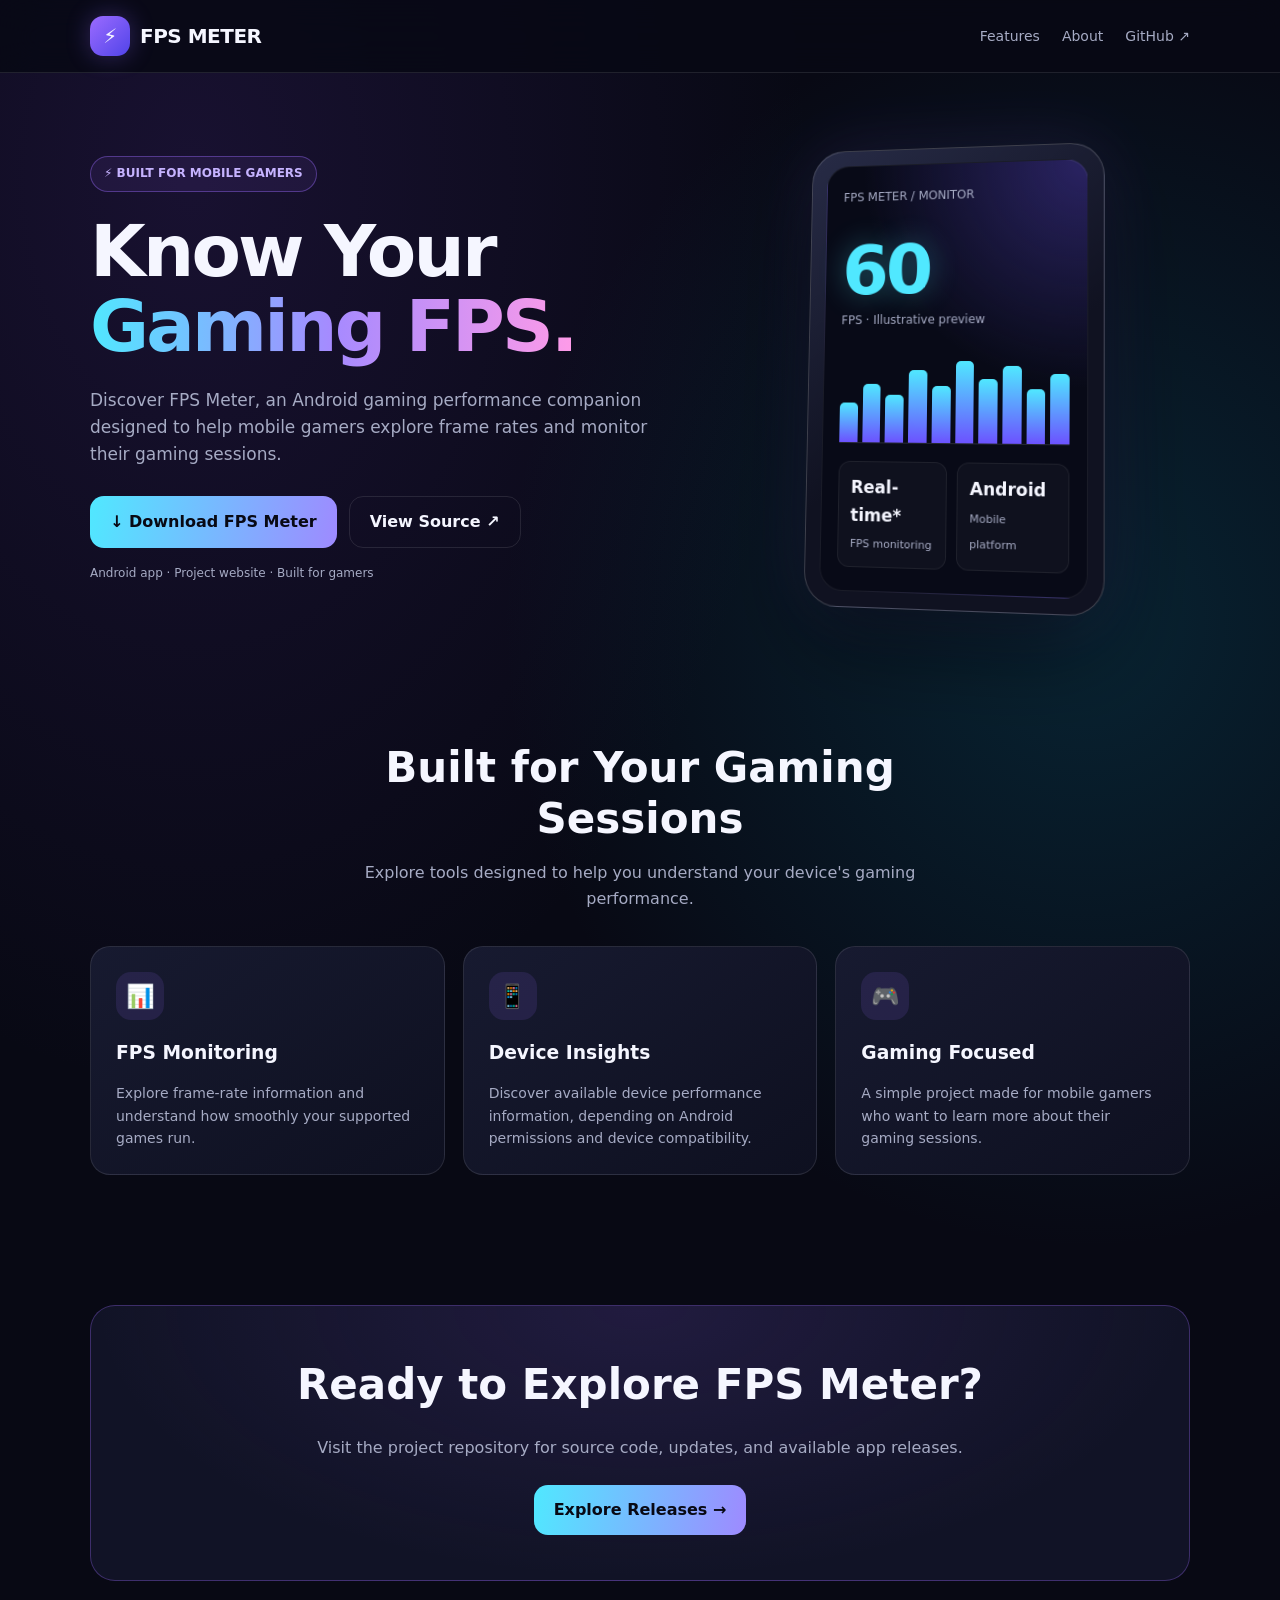
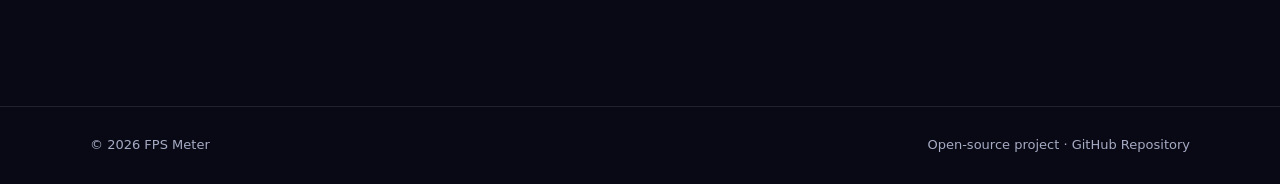
==== commit 100c43ec: "Update index.html" ====
--- a/index.html
+++ b/index.html
@@ -1,580 +1,561 @@
 <!DOCTYPE html>
 <html lang="en">
 <head>
-<meta name="google-site-verification" content="eZuJ8NrY7YmYtecvzqcrrQZqKAxhl2y6fu5FxsQAZ-A" />
-<meta charset="UTF-8">
-<meta name="viewport" content="width=device-width, initial-scale=1">
-<meta name="theme-color" content="#080914">
-<meta name="description" content="FPS Meter — Android gaming performance monitor.">
-<title>FPS Meter | Gaming Performance</title>
-
-<style>
-:root {
-  --bg: #080914;
-  --panel: rgba(22, 23, 43, .75);
-  --purple: #9c7bff;
-  --blue: #55d8ff;
-  --text: #f7f7ff;
-  --muted: #a5aac5;
-  --border: rgba(164, 144, 255, .19);
-}
-* { box-sizing: border-box; }
-html { scroll-behavior: smooth; }
-body {
-  margin: 0;
-  color: var(--text);
-  background: var(--bg);
-  font-family: system-ui, Arial, sans-serif;
-  overflow-x: hidden;
-}
-a { color: inherit; }
-button, a { -webkit-tap-highlight-color: transparent; }
-
-#particles {
-  position: fixed;
-  inset: 0;
-  width: 100%;
-  height: 100%;
-  pointer-events: none;
-  z-index: -1;
-  opacity: .6;
-}
-.aurora {
-  position: fixed;
-  width: 380px;
-  height: 380px;
-  border-radius: 50%;
-  filter: blur(110px);
-  opacity: .16;
-  pointer-events: none;
-  z-index: -1;
-  animation: aurora 12s ease-in-out infinite alternate;
-}
-.aurora.one { background: #764dff; top: -160px; left: -130px; }
-.aurora.two {
-  background: #00cfff;
-  right: -180px;
-  top: 35%;
-  animation-delay: -6s;
-}
-@keyframes aurora {
-  from { transform: translate(0,0) scale(.9); }
-  to { transform: translate(55px,45px) scale(1.15); }
-}
-
-header {
-  position: sticky;
-  top: 0;
-  z-index: 20;
-  background: rgba(8,9,20,.78);
-  backdrop-filter: blur(18px);
-  border-bottom: 1px solid var(--border);
-}
-.nav {
-  max-width: 1100px;
-  margin: auto;
-  padding: 15px 20px;
-  display: flex;
-  align-items: center;
-  justify-content: space-between;
-  gap: 15px;
-}
-.logo {
-  font-size: 19px;
-  font-weight: 950;
-  letter-spacing: 1px;
-  text-decoration: none;
-}
-.logo span { color: var(--purple); }
-nav { display: flex; align-items: center; gap: 19px; }
-nav a {
-  text-decoration: none;
-  color: var(--muted);
-  font-size: 13px;
-  transition: color .2s;
-}
-nav a:hover { color: white; }
-.lang {
-  border: 1px solid var(--border);
-  border-radius: 10px;
-  padding: 9px 12px;
-  background: #19172c;
-  color: white;
-  font-weight: 750;
-}
-
-main { max-width: 1060px; margin: auto; padding: 20px; }
-.hero { text-align: center; padding: 76px 0 55px; }
-.pill {
-  display: inline-flex;
-  align-items: center;
-  gap: 9px;
-  border: 1px solid var(--border);
-  border-radius: 50px;
-  background: rgba(29,25,54,.7);
-  padding: 9px 14px;
-  font-size: 11px;
-  font-weight: 800;
-  letter-spacing: 1.4px;
-  color: #d5caff;
-}
-.dot {
-  width: 7px;
-  height: 7px;
-  border-radius: 50%;
-  background: #55f2c0;
-  box-shadow: 0 0 13px #55f2c0;
-  animation: blink 1.8s infinite;
-}
-@keyframes blink {
-  50% { opacity: .35; box-shadow: 0 0 3px #55f2c0; }
-}
-.app-icon {
-  width: 100px;
-  height: 100px;
-  margin: 28px auto;
-  border-radius: 29px;
-  display: grid;
-  place-items: center;
-  font-size: 28px;
-  font-weight: 1000;
-  color: #090914;
-  background: linear-gradient(135deg, var(--purple), var(--blue));
-  box-shadow: 0 0 45px #9275ff40;
-  animation: float 4s ease-in-out infinite;
-  transform: translateZ(0);
-}
-@keyframes float {
-  0%,100% { transform: translateY(0) rotate(-3deg); }
-  50% { transform: translateY(-10px) rotate(3deg); }
-}
-h1 {
-  font-size: clamp(37px, 8vw, 70px);
-  line-height: 1.08;
-  letter-spacing: -2px;
-  margin: 0;
-}
-.gradient {
-  background: linear-gradient(100deg,#b6a1ff,#63e6ff,#b6a1ff);
-  background-size: 200% auto;
-  color: transparent;
-  background-clip: text;
-  -webkit-background-clip: text;
-  animation: gradient 5s linear infinite;
-}
-@keyframes gradient { to { background-position: 200% center; } }
-.hero > p {
-  max-width: 630px;
-  margin: 23px auto;
-  color: var(--muted);
-  line-height: 1.85;
-  font-size: 15px;
-}
-.actions {
-  display: flex;
-  justify-content: center;
-  flex-wrap: wrap;
-  gap: 12px;
-  margin-top: 27px;
-}
-.btn {
-  display: inline-flex;
-  justify-content: center;
-  align-items: center;
-  gap: 9px;
-  text-decoration: none;
-  border-radius: 13px;
-  padding: 14px 20px;
-  font-weight: 850;
-  font-size: 13px;
-  border: 1px solid transparent;
-  transition: transform .25s, box-shadow .25s, border-color .25s;
-}
-.btn:hover {
-  transform: translateY(-4px);
-  box-shadow: 0 10px 35px #9175ff26;
-}
-.primary {
-  color: white;
-  background: linear-gradient(110deg,#9474ff,#6c65f5);
-}
-.secondary {
-  background: rgba(22,24,44,.85);
-  border-color: var(--border);
-}
-.note { color: #777e9d; font-size: 11px; margin-top: 19px; }
-
-.stats {
-  display: grid;
-  grid-template-columns: repeat(3,1fr);
-  gap: 13px;
-  margin: 5px 0 70px;
-}
-.stat {
-  text-align: center;
-  padding: 23px 8px;
-  border-radius: 17px;
-  border: 1px solid var(--border);
-  background: var(--panel);
-  backdrop-filter: blur(10px);
-  transition: transform .25s, border-color .25s;
-}
-.stat:hover { transform: translateY(-5px); border-color: #8f7cff; }
-.stat strong { display: block; font-size: 21px; color: var(--blue); }
-.stat span { display: block; margin-top: 7px; font-size: 10px; color: var(--muted); letter-spacing: 1px; }
-
-section { margin: 65px 0; }
-.section-head { margin-bottom: 24px; }
-.eyebrow { color: var(--blue); font-size: 11px; font-weight: 900; letter-spacing: 2px; }
-h2 { font-size: clamp(27px,5vw,38px); margin: 9px 0; letter-spacing: -.8px; }
-.section-head p { color: var(--muted); line-height: 1.7; }
-
-.grid { display: grid; grid-template-columns: repeat(3,minmax(0,1fr)); gap: 15px; }
-.card {
-  position: relative;
-  padding: 23px;
-  border: 1px solid var(--border);
-  border-radius: 19px;
-  background: linear-gradient(145deg,rgba(25,26,48,.88),rgba(12,14,28,.91));
-  overflow: hidden;
-  transition: transform .3s, border-color .3s, box-shadow .3s;
-}
-.card::before {
-  content: "";
-  position: absolute;
-  inset: 0;
-  background: linear-gradient(125deg,transparent,rgba(153,125,255,.09),transparent);
-  transform: translateX(-100%);
-  transition: transform .7s;
-}
-.card:hover::before { transform: translateX(100%); }
-.card:hover {
-  transform: translateY(-7px);
-  border-color: #8272d8;
-  box-shadow: 0 15px 35px #0004;
-}
-.emoji { font-size: 29px; }
-.card h3 { margin: 15px 0 7px; font-size: 16px; }
-.card p { margin: 0; color: var(--muted); font-size: 13px; line-height: 1.8; }
-
-.download-box {
-  padding: clamp(24px,5vw,43px);
-  border-radius: 25px;
-  border: 1px solid #51447d;
-  background: radial-gradient(ellipse at 100% 0%,#583cb044,transparent 55%),rgba(17,18,35,.93);
-  box-shadow: 0 20px 70px #0002;
-}
-.download-row {
-  display: flex;
-  align-items: center;
-  justify-content: space-between;
-  gap: 22px;
-}
-.download-row p { color: var(--muted); line-height: 1.8; }
-.version {
-  display: inline-block;
-  padding: 7px 10px;
-  border: 1px solid var(--border);
-  border-radius: 9px;
-  font-size: 11px;
-  color: #c9c1f8;
-}
-.steps { display: grid; grid-template-columns: repeat(3,1fr); gap: 18px; margin-top: 30px; }
-.step { border-top: 1px solid var(--border); padding-top: 15px; }
-.step strong { font-size: 13px; }
-.step p { font-size: 12px; line-height: 1.8; color: var(--muted); }
-
-footer {
-  border-top: 1px solid var(--border);
-  padding: 30px 15px;
-  text-align: center;
-  background: #08091488;
-}
-footer p { font-size: 12px; color: var(--muted); }
-footer a { color: #b7a7ff; text-decoration: none; }
-.reveal {
-  opacity: 0;
-  transform: translateY(22px);
-  transition: opacity .7s ease, transform .7s ease;
-}
-.reveal.visible { opacity: 1; transform: translateY(0); }
-
-@media(max-width:700px) {
-  main { padding: 15px; }
-  .nav { padding: 13px 15px; }
-  nav { gap: 11px; }
-  nav a { font-size: 11px; }
-  .logo { font-size: 16px; }
-  .hero { padding: 58px 0 40px; }
-  .grid { grid-template-columns: repeat(2,minmax(0,1fr)); gap: 11px; }
-  .card { padding: 17px; }
-  .stats { gap: 8px; margin-bottom: 50px; }
-  .stat strong { font-size: 17px; }
-  .stat span { font-size: 9px; }
-  .download-row { align-items: flex-start; flex-direction: column; }
-  .steps { grid-template-columns: 1fr; gap: 12px; }
-}
-@media(max-width:390px) {
-  nav { gap: 7px; }
-  nav a { font-size: 10px; }
-  .grid { grid-template-columns: 1fr; }
-  h1 { letter-spacing: -1.5px; }
-}
-@media(prefers-reduced-motion:reduce) {
-  *,*::before,*::after {
-    animation-duration: .01ms !important;
-    animation-iteration-count: 1 !important;
-    scroll-behavior: auto !important;
-    transition-duration: .01ms !important;
-  }
-  .reveal { opacity: 1; transform: none; }
-}
-</style>
+  <meta charset="UTF-8">
+  <meta name="viewport" content="width=device-width, initial-scale=1">
+  <meta name="theme-color" content="#080914">
+
+  <meta name="google-site-verification" content="eZuJ8NrY7YmYtecvzqcrrQZqKAxhl2y6fu5FxsQAZ-A">
+
+  <title>FPS Meter - Android Gaming Performance Monitor</title>
+  <meta name="description" content="Discover FPS Meter, an Android gaming performance monitor for mobile gamers. Explore FPS tracking and gaming performance tools.">
+  <meta name="robots" content="index, follow">
+  <link rel="canonical" href="https://ahyakonbong5-create.github.io/Fps-meter/">
+
+  <meta property="og:title" content="FPS Meter - Android Gaming Performance Monitor">
+  <meta property="og:description" content="Explore FPS Meter for Android gamers and mobile gaming performance monitoring.">
+  <meta property="og:url" content="https://ahyakonbong5-create.github.io/Fps-meter/">
+  <meta property="og:type" content="website">
+  <meta property="og:site_name" content="FPS Meter">
+
+  <style>
+    :root {
+      color-scheme: dark;
+      --bg: #080914;
+      --panel: #111426;
+      --text: #f5f6ff;
+      --muted: #a6abc4;
+      --purple: #9b6bff;
+      --cyan: #50e8ff;
+      --border: rgba(255,255,255,.1);
+    }
+
+    * { box-sizing: border-box; }
+
+    html { scroll-behavior: smooth; }
+
+    body {
+      margin: 0;
+      font-family: system-ui, -apple-system, sans-serif;
+      color: var(--text);
+      background:
+        radial-gradient(ellipse at 15% 10%, #39216a55, transparent 40%),
+        radial-gradient(ellipse at 85% 35%, #075c7350, transparent 38%),
+        var(--bg);
+      line-height: 1.6;
+      overflow-x: hidden;
+    }
+
+    a { color: inherit; text-decoration: none; }
+
+    .container {
+      width: min(1100px, 90%);
+      margin: auto;
+    }
+
+    .navbar {
+      position: sticky;
+      top: 0;
+      z-index: 10;
+      backdrop-filter: blur(18px);
+      background: #080914d9;
+      border-bottom: 1px solid var(--border);
+    }
+
+    .nav-inner {
+      min-height: 72px;
+      display: flex;
+      align-items: center;
+      justify-content: space-between;
+      gap: 14px;
+    }
+
+    .brand {
+      display: flex;
+      align-items: center;
+      gap: 10px;
+      font-size: 20px;
+      font-weight: 850;
+      letter-spacing: -.5px;
+    }
+
+    .logo {
+      width: 40px;
+      height: 40px;
+      display: grid;
+      place-items: center;
+      border-radius: 13px;
+      background: linear-gradient(135deg, var(--purple), #5144e9);
+      box-shadow: 0 0 25px #9065ff50;
+    }
+
+    .nav-links {
+      display: flex;
+      align-items: center;
+      gap: 22px;
+      color: var(--muted);
+      font-size: 14px;
+    }
+
+    .nav-links a:hover { color: var(--cyan); }
+
+    .button {
+      display: inline-flex;
+      justify-content: center;
+      align-items: center;
+      gap: 8px;
+      min-height: 48px;
+      padding: 12px 20px;
+      border: 1px solid var(--border);
+      border-radius: 14px;
+      font-weight: 750;
+      transition: transform .2s, box-shadow .2s;
+    }
+
+    .button:hover {
+      transform: translateY(-3px);
+      box-shadow: 0 10px 35px #8e65ff35;
+    }
+
+    .primary {
+      color: #080914;
+      background: linear-gradient(100deg, var(--cyan), #9e8aff);
+      border: none;
+    }
+
+    .hero {
+      min-height: 590px;
+      display: grid;
+      grid-template-columns: 1.1fr .9fr;
+      align-items: center;
+      gap: 45px;
+      padding-top: 70px;
+      padding-bottom: 70px;
+    }
+
+    .badge {
+      display: inline-flex;
+      align-items: center;
+      gap: 8px;
+      border: 1px solid #9b6bff66;
+      background: #9b6bff15;
+      color: #c6b3ff;
+      border-radius: 999px;
+      padding: 7px 13px;
+      font-size: 12px;
+      font-weight: 750;
+    }
+
+    h1 {
+      font-size: clamp(42px, 6vw, 72px);
+      line-height: 1.05;
+      letter-spacing: -2.8px;
+      margin: 22px 0;
+    }
+
+    .gradient-text {
+      background: linear-gradient(90deg, var(--cyan), #a68aff, #ff9be8);
+      -webkit-background-clip: text;
+      background-clip: text;
+      color: transparent;
+    }
+
+    .hero-copy {
+      max-width: 560px;
+      color: var(--muted);
+      font-size: 17px;
+    }
+
+    .actions {
+      display: flex;
+      flex-wrap: wrap;
+      gap: 12px;
+      margin-top: 28px;
+    }
+
+    .note {
+      margin-top: 16px;
+      font-size: 12px;
+      color: var(--muted);
+    }
+
+    .device-wrap {
+      display: grid;
+      place-items: center;
+      perspective: 1000px;
+    }
+
+    .device {
+      width: min(300px, 85%);
+      min-height: 390px;
+      padding: 15px;
+      border-radius: 34px;
+      border: 1px solid #ffffff30;
+      background: linear-gradient(145deg, #272b46, #101221 55%);
+      box-shadow: 0 30px 90px #0008, 0 0 70px #8e65ff25;
+      transform: rotateY(-9deg) rotateX(4deg);
+      animation: float 5s ease-in-out infinite;
+    }
+
+    .screen {
+      min-height: 360px;
+      border-radius: 23px;
+      padding: 23px 17px;
+      background:
+        radial-gradient(circle at top right, #2a2363, transparent 45%),
+        #080a17;
+      border: 1px solid #ffffff13;
+    }
+
+    .screen-label {
+      color: var(--muted);
+      font-size: 12px;
+    }
+
+    .fps-number {
+      font-size: 70px;
+      font-weight: 900;
+      line-height: 1.2;
+      letter-spacing: -3px;
+      margin-top: 24px;
+      color: var(--cyan);
+      text-shadow: 0 0 30px #50e8ff55;
+    }
+
+    .fps-caption {
+      color: var(--muted);
+      font-size: 12px;
+    }
+
+    .chart {
+      height: 90px;
+      display: flex;
+      align-items: end;
+      gap: 5px;
+      margin-top: 25px;
+      border-bottom: 1px solid #ffffff20;
+    }
+
+    .bar {
+      flex: 1;
+      height: var(--h);
+      border-radius: 5px 5px 0 0;
+      background: linear-gradient(to top, #6c52ff, var(--cyan));
+      animation: grow 1s ease-out both;
+    }
+
+    .stats {
+      display: grid;
+      grid-template-columns: 1fr 1fr;
+      gap: 10px;
+      margin-top: 18px;
+    }
+
+    .stat {
+      padding: 12px;
+      border-radius: 12px;
+      background: #ffffff08;
+      border: 1px solid #ffffff10;
+    }
+
+    .stat strong { display: block; font-size: 17px; }
+    .stat span { font-size: 11px; color: var(--muted); }
+
+    .section { padding: 65px 0; }
+
+    .section-heading {
+      text-align: center;
+      max-width: 650px;
+      margin: 0 auto 35px;
+    }
+
+    .section-heading h2 {
+      font-size: clamp(29px, 4vw, 42px);
+      line-height: 1.2;
+      margin: 0 0 12px;
+    }
+
+    .section-heading p { color: var(--muted); }
+
+    .cards {
+      display: grid;
+      grid-template-columns: repeat(3, 1fr);
+      gap: 18px;
+    }
+
+    .card {
+      padding: 25px;
+      background: linear-gradient(145deg, #171a30, #0e1020);
+      border: 1px solid var(--border);
+      border-radius: 20px;
+      transition: transform .25s, border-color .25s;
+    }
+
+    .card:hover {
+      transform: translateY(-6px);
+      border-color: #9b6bff99;
+    }
+
+    .icon {
+      width: 48px;
+      height: 48px;
+      display: grid;
+      place-items: center;
+      border-radius: 15px;
+      background: #9b6bff20;
+      font-size: 23px;
+      margin-bottom: 18px;
+    }
+
+    .card h3 { margin: 0 0 9px; }
+    .card p { color: var(--muted); font-size: 14px; margin-bottom: 0; }
+
+    .cta {
+      text-align: center;
+      padding: 45px 25px;
+      border: 1px solid #9b6bff50;
+      border-radius: 25px;
+      background: radial-gradient(ellipse at top, #603ba333, transparent 70%), #111326;
+    }
+
+    .cta h2 { font-size: clamp(28px, 4vw, 42px); margin: 0 0 12px; }
+    .cta p { color: var(--muted); margin-bottom: 25px; }
+
+    footer {
+      margin-top: 60px;
+      border-top: 1px solid var(--border);
+      padding: 28px 0;
+      color: var(--muted);
+      font-size: 13px;
+    }
+
+    .footer-inner {
+      display: flex;
+      flex-wrap: wrap;
+      align-items: center;
+      justify-content: space-between;
+      gap: 12px;
+    }
+
+    .reveal {
+      opacity: 0;
+      transform: translateY(20px);
+      transition: opacity .7s, transform .7s;
+    }
+
+    .reveal.visible {
+      opacity: 1;
+      transform: translateY(0);
+    }
+
+    @keyframes float {
+      0%, 100% { transform: translateY(0) rotateY(-9deg) rotateX(4deg); }
+      50% { transform: translateY(-12px) rotateY(-5deg) rotateX(2deg); }
+    }
+
+    @keyframes grow {
+      from { height: 0; }
+      to { height: var(--h); }
+    }
+
+    @media (max-width: 760px) {
+      .nav-links { gap: 12px; font-size: 12px; }
+      .nav-links .hide-mobile { display: none; }
+      .hero {
+        grid-template-columns: 1fr;
+        text-align: center;
+        padding-top: 55px;
+      }
+      .hero-copy { margin: auto; }
+      .actions { justify-content: center; }
+      .device { width: 270px; }
+      .cards { grid-template-columns: 1fr; }
+      h1 { letter-spacing: -1.7px; }
+    }
+
+    @media (prefers-reduced-motion: reduce) {
+      *, *::before, *::after {
+        animation-duration: .01ms !important;
+        animation-iteration-count: 1 !important;
+        scroll-behavior: auto !important;
+        transition-duration: .01ms !important;
+      }
+      .reveal { opacity: 1; transform: none; }
+    }
+  </style>
 </head>
 
 <body>
-<canvas id="particles" aria-hidden="true"></canvas>
-<div class="aurora one"></div>
-<div class="aurora two"></div>
-
-<header>
-  <div class="nav">
-    <a class="logo" href="#">FPS <span>METER</span></a>
-    <nav>
-      <a href="#features" data-en="Features" data-km="មុខងារ">Features</a>
-      <a href="#download" data-en="Download" data-km="ទាញយក">Download</a>
-      <button class="lang" id="langBtn" type="button">ខ្មែរ</button>
-    </nav>
-  </div>
-</header>
-
-<main>
-  <section class="hero">
-    <div class="pill"><span class="dot"></span>
-      <span data-en="ANDROID GAMING PERFORMANCE" data-km="តាមដានដំណើរការហ្គេម ANDROID">ANDROID GAMING PERFORMANCE</span>
+  <header class="navbar">
+    <div class="container nav-inner">
+      <a class="brand" href="#home" aria-label="FPS Meter home">
+        <span class="logo">⚡</span>
+        <span>FPS METER</span>
+      </a>
+
+      <nav class="nav-links" aria-label="Main navigation">
+        <a href="#features">Features</a>
+        <a class="hide-mobile" href="#about">About</a>
+        <a href="https://github.com/ahyakonbong5-create/Fps-meter" target="_blank" rel="noopener">GitHub ↗</a>
+      </nav>
     </div>
-
-    <div class="app-icon">FPS</div>
-
-    <h1 data-en="Know Your" data-km="ស្គាល់ពី">Know Your<br>
-      <span class="gradient" data-en="Gaming Performance." data-km="សមត្ថភាពហ្គេម។">Gaming Performance.</span>
-    </h1>
-
-    <p data-en="Monitor your Android gaming sessions with FPS tracking, CPU and memory statistics, device temperature, and performance history — all in one companion app."
-       data-km="តាមដានវគ្គលេងហ្គេម Android របស់អ្នក ជាមួយ FPS, ស្ថិតិ CPU និង RAM សីតុណ្ហភាពឧបករណ៍ និងប្រវត្តិដំណើរការ។">
-      Monitor your Android gaming sessions with FPS tracking, CPU and memory statistics, device temperature, and performance history — all in one companion app.
-    </p>
-
-    <div class="actions">
-      <a class="btn primary" href="#download" data-en="↓ Get FPS Meter" data-km="↓ ទាញយក FPS Meter">↓ Get FPS Meter</a>
-      <a class="btn secondary" href="#features" data-en="Explore Features ↘" data-km="មើលមុខងារ ↘">Explore Features ↘</a>
-    </div>
-    <div class="note" data-en="Designed for Android gamers · Lightweight · Easy to use"
-         data-km="បង្កើតសម្រាប់អ្នកលេងហ្គេម Android · ងាយស្រួលប្រើ">
-      Designed for Android gamers · Lightweight · Easy to use
-    </div>
-  </section>
-
-  <div class="stats">
-    <div class="stat"><strong>Android</strong><span data-en="PLATFORM" data-km="ប្រព័ន្ធ">PLATFORM</span></div>
-    <div class="stat"><strong>FPS +</strong><span data-en="PERFORMANCE TOOLS" data-km="ឧបករណ៍តាមដាន">PERFORMANCE TOOLS</span></div>
-    <div class="stat"><strong>v1.0</strong><span data-en="WEBSITE DESIGN" data-km="កំណែរចនា Website">WEBSITE DESIGN</span></div>
-  </div>
-
-  <section id="features" class="reveal">
-    <div class="section-head">
-      <div class="eyebrow" data-en="FEATURES" data-km="មុខងារ">FEATURES</div>
-      <h2 data-en="Your gaming dashboard." data-km="ផ្ទាំងតាមដានហ្គេមរបស់អ្នក។">Your gaming dashboard.</h2>
-      <p data-en="Useful tools to help you understand your device performance."
-         data-km="ឧបករណ៍មានប្រយោជន៍សម្រាប់ស្វែងយល់ពីដំណើរការទូរស័ព្ទ។">
-        Useful tools to help you understand your device performance.
-      </p>
-    </div>
-
-    <div class="grid">
-      <article class="card reveal">
-        <div class="emoji">🎮</div>
-        <h3 data-en="FPS Tracking" data-km="តាមដាន FPS">FPS Tracking</h3>
-        <p data-en="Observe frame-rate changes during supported gaming sessions."
-           data-km="ពិនិត្យការប្រែប្រួល FPS ក្នុងវគ្គលេងដែលគាំទ្រ។">Observe frame-rate changes during supported gaming sessions.</p>
-      </article>
-      <article class="card reveal">
-        <div class="emoji">⚡</div>
-        <h3 data-en="CPU Monitor" data-km="តាមដាន CPU">CPU Monitor</h3>
-        <p data-en="View available processor usage statistics."
-           data-km="មើលស្ថិតិការប្រើប្រាស់ CPU ដែលអាចរកបាន។">View available processor usage statistics.</p>
-      </article>
-      <article class="card reveal">
-        <div class="emoji">🧠</div>
-        <h3 data-en="Memory Monitor" data-km="តាមដាន RAM">Memory Monitor</h3>
-        <p data-en="Review memory usage and device workload."
-           data-km="ពិនិត្យការប្រើប្រាស់ RAM និងបន្ទុកឧបករណ៍។">Review memory usage and device workload.</p>
-      </article>
-      <article class="card reveal">
-        <div class="emoji">🌡️</div>
-        <h3 data-en="Temperature" data-km="សីតុណ្ហភាព">Temperature</h3>
-        <p data-en="View supported temperature readings from your device."
-           data-km="មើលតម្លៃសីតុណ្ហភាពដែលឧបករណ៍គាំទ្រ។">View supported temperature readings from your device.</p>
-      </article>
-      <article class="card reveal">
-        <div class="emoji">📊</div>
-        <h3 data-en="Session History" data-km="ប្រវត្តិវគ្គលេង">Session History</h3>
-        <p data-en="Review saved gaming sessions and recorded statistics."
-           data-km="ពិនិត្យវគ្គលេង និងស្ថិតិដែលបានរក្សាទុក។">Review saved gaming sessions and recorded statistics.</p>
-      </article>
-      <article class="card reveal">
-        <div class="emoji">🏆</div>
-        <h3 data-en="Performance Insights" data-km="ព័ត៌មានដំណើរការ">Performance Insights</h3>
-        <p data-en="Use available statistics to better understand performance."
-           data-km="ប្រើស្ថិតិដែលមាន ដើម្បីយល់ពីដំណើរការឧបករណ៍។">Use available statistics to better understand performance.</p>
-      </article>
-    </div>
-  </section>
-
-  <section id="download" class="reveal">
-    <div class="download-box">
-      <div class="eyebrow" data-en="DOWNLOAD CENTER" data-km="មជ្ឈមណ្ឌលទាញយក">DOWNLOAD CENTER</div>
-      <div class="download-row">
-        <div>
-          <h2 data-en="Ready to try FPS Meter?" data-km="ចង់សាក FPS Meter ហើយឬនៅ?">Ready to try FPS Meter?</h2>
-          <p data-en="Visit GitHub Releases to check available APK files, versions and release notes."
-             data-km="ចូល GitHub Releases ដើម្បីពិនិត្យ APK កំណែ និងព័ត៌មានកំណែដែលមាន។">
-            Visit GitHub Releases to check available APK files, versions and release notes.
-          </p>
-          <span class="version" data-en="Release status: Check GitHub" data-km="ស្ថានភាព៖ ពិនិត្យ GitHub">Release status: Check GitHub</span>
+  </header>
+
+  <main>
+    <section class="container hero" id="home">
+      <div>
+        <span class="badge">⚡ BUILT FOR MOBILE GAMERS</span>
+
+        <h1>
+          Know Your<br>
+          <span class="gradient-text">Gaming FPS.</span>
+        </h1>
+
+        <p class="hero-copy">
+          Discover FPS Meter, an Android gaming performance companion
+          designed to help mobile gamers explore frame rates and monitor
+          their gaming sessions.
+        </p>
+
+        <div class="actions">
+          <a class="button primary"
+             href="https://github.com/ahyakonbong5-create/Fps-meter/releases">
+            ↓ Download FPS Meter
+          </a>
+
+          <a class="button"
+             href="https://github.com/ahyakonbong5-create/Fps-meter"
+             target="_blank" rel="noopener">
+            View Source ↗
+          </a>
         </div>
-        <a class="btn primary" href="https://github.com/ahyakonbong5-create/Fps-meter/releases"
-           target="_blank" rel="noopener" data-en="View Releases ↗" data-km="មើល Releases ↗">
-          View Releases ↗
-        </a>
+
+        <p class="note">
+          Android app · Project website · Built for gamers
+        </p>
       </div>
 
-      <div class="steps">
-        <div class="step">
-          <strong data-en="01 · Browse releases" data-km="01 · មើលកំណែ">01 · Browse releases</strong>
-          <p data-en="Find APK files published by the developer."
-             data-km="ស្វែងរក APK ដែលអ្នកបង្កើតបានបង្ហោះ។">Find APK files published by the developer.</p>
-        </div>
-        <div class="step">
-          <strong data-en="02 · Check version" data-km="02 · ពិនិត្យកំណែ">02 · Check version</strong>
-          <p data-en="Read release notes before installing."
-             data-km="អានព័ត៌មានកំណែមុនដំឡើង។">Read release notes before installing.</p>
-        </div>
-        <div class="step">
-          <strong data-en="03 · Install safely" data-km="03 · ដំឡើងដោយសុវត្ថិភាព">03 · Install safely</strong>
-          <p data-en="Only install APKs from sources you trust."
-             data-km="ដំឡើង APK ពីប្រភពដែលអ្នកទុកចិត្តប៉ុណ្ណោះ។">Only install APKs from sources you trust.</p>
+      <div class="device-wrap" aria-label="Illustration of an FPS monitoring screen">
+        <div class="device">
+          <div class="screen">
+            <div class="screen-label">FPS METER / MONITOR</div>
+            <div class="fps-number">60</div>
+            <div class="fps-caption">FPS · Illustrative preview</div>
+
+            <div class="chart" aria-hidden="true">
+              <span class="bar" style="--h:45%"></span>
+              <span class="bar" style="--h:67%"></span>
+              <span class="bar" style="--h:54%"></span>
+              <span class="bar" style="--h:82%"></span>
+              <span class="bar" style="--h:64%"></span>
+              <span class="bar" style="--h:93%"></span>
+              <span class="bar" style="--h:72%"></span>
+              <span class="bar" style="--h:87%"></span>
+              <span class="bar" style="--h:61%"></span>
+              <span class="bar" style="--h:78%"></span>
+            </div>
+
+            <div class="stats">
+              <div class="stat">
+                <strong>Real-time*</strong>
+                <span>FPS monitoring</span>
+              </div>
+              <div class="stat">
+                <strong>Android</strong>
+                <span>Mobile platform</span>
+              </div>
+            </div>
+          </div>
         </div>
       </div>
-      <p class="note" data-en="Download counts and performance results are not shown unless verified."
-         data-km="មិនបង្ហាញចំនួនទាញយក ឬលទ្ធផលដំណើរការដែលមិនទាន់ផ្ទៀងផ្ទាត់ទេ។">
-        Download counts and performance results are not shown unless verified.
-      </p>
+    </section>
+
+    <section class="section" id="features">
+      <div class="container">
+        <div class="section-heading reveal">
+          <h2>Built for Your Gaming Sessions</h2>
+          <p>
+            Explore tools designed to help you understand your device's
+            gaming performance.
+          </p>
+        </div>
+
+        <div class="cards">
+          <article class="card reveal">
+            <div class="icon">📊</div>
+            <h3>FPS Monitoring</h3>
+            <p>
+              Explore frame-rate information and understand how smoothly
+              your supported games run.
+            </p>
+          </article>
+
+          <article class="card reveal">
+            <div class="icon">📱</div>
+            <h3>Device Insights</h3>
+            <p>
+              Discover available device performance information, depending
+              on Android permissions and device compatibility.
+            </p>
+          </article>
+
+          <article class="card reveal">
+            <div class="icon">🎮</div>
+            <h3>Gaming Focused</h3>
+            <p>
+              A simple project made for mobile gamers who want to learn
+              more about their gaming sessions.
+            </p>
+          </article>
+        </div>
+      </div>
+    </section>
+
+    <section class="section" id="about">
+      <div class="container">
+        <div class="cta reveal">
+          <h2>Ready to Explore FPS Meter?</h2>
+          <p>
+            Visit the project repository for source code, updates,
+            and available app releases.
+          </p>
+
+          <a class="button primary"
+             href="https://github.com/ahyakonbong5-create/Fps-meter/releases">
+            Explore Releases →
+          </a>
+        </div>
+      </div>
+    </section>
+  </main>
+
+  <footer>
+    <div class="container footer-inner">
+      <span>© <span id="year"></span> FPS Meter</span>
+      <span>
+        Open-source project ·
+        <a href="https://github.com/ahyakonbong5-create/Fps-meter">
+          GitHub Repository
+        </a>
+      </span>
     </div>
-  </section>
-</main>
-
-<footer>
-  <p><strong>FPS METER</strong> · <span data-en="Android Gaming Performance" data-km="ការតាមដានដំណើរការហ្គេម Android">Android Gaming Performance</span></p>
-  <p data-en="Independent project. Not affiliated with Google or Android."
-     data-km="គម្រោងឯករាជ្យ មិនមានទំនាក់ទំនងជាមួយ Google ឬ Android ទេ។">
-    Independent project. Not affiliated with Google or Android.
-  </p>
-  <p><a href="https://github.com/ahyakonbong5-create/Fps-meter"
-        target="_blank" rel="noopener">GitHub Repository ↗</a></p>
-</footer>
-
-<script>
-/* Khmer / English switch */
-(() => {
-  const button = document.getElementById('langBtn');
-  let language = localStorage.getItem('fpsmeter-language') || 'en';
-
-  function updateLanguage() {
-    document.documentElement.lang = language;
-    document.querySelectorAll('[data-en][data-km]').forEach(element => {
-      element.textContent = element.dataset[language];
+  </footer>
+
+  <script>
+    document.getElementById("year").textContent = new Date().getFullYear();
+
+    const revealObserver = new IntersectionObserver((entries) => {
+      entries.forEach((entry) => {
+        if (entry.isIntersecting) {
+          entry.target.classList.add("visible");
+          revealObserver.unobserve(entry.target);
+        }
+      });
+    }, { threshold: 0.12 });
+
+    document.querySelectorAll(".reveal").forEach((element) => {
+      revealObserver.observe(element);
     });
-    button.textContent = language === 'en' ? 'ខ្មែរ' : 'English';
-    localStorage.setItem('fpsmeter-language', language);
-  }
-
-  button.addEventListener('click', () => {
-    language = language === 'en' ? 'km' : 'en';
-    updateLanguage();
-  });
-  updateLanguage();
-})();
-
-/* Scroll reveal */
-(() => {
-  const items = document.querySelectorAll('.reveal');
-  if (!('IntersectionObserver' in window) ||
-      window.matchMedia('(prefers-reduced-motion: reduce)').matches) {
-    items.forEach(item => item.classList.add('visible'));
-    return;
-  }
-
-  const observer = new IntersectionObserver(entries => {
-    entries.forEach(entry => {
-      if (entry.isIntersecting) {
-        entry.target.classList.add('visible');
-        observer.unobserve(entry.target);
-      }
-    });
-  }, { threshold: 0.12 });
-
-  items.forEach(item => observer.observe(item));
-})();
-
-/* Lightweight animated background particles */
-(() => {
-  if (window.matchMedia('(prefers-reduced-motion: reduce)').matches) return;
-
-  const canvas = document.getElementById('particles');
-  const ctx = canvas.getContext('2d');
-  if (!ctx) return;
-
-  let width = 0, height = 0, particles = [];
-  const mobile = window.innerWidth < 600;
-  const count = mobile ? 20 : 42;
-
-  function resize() {
-    const ratio = Math.min(window.devicePixelRatio || 1, 1.5);
-    width = window.innerWidth;
-    height = window.innerHeight;
-    canvas.width = Math.floor(width * ratio);
-    canvas.height = Math.floor(height * ratio);
-    ctx.setTransform(ratio, 0, 0, ratio, 0, 0);
-    particles = Array.from({length: count}, () => ({
-      x: Math.random() * width,
-      y: Math.random() * height,
-      r: Math.random() * 1.5 + .4,
-      vy: Math.random() * .25 + .08,
-      vx: (Math.random() - .5) * .18
-    }));
-  }
-
-  function draw() {
-    ctx.clearRect(0, 0, width, height);
-    for (const p of particles) {
-      p.y -= p.vy;
-      p.x += p.vx;
-      if (p.y < -5) { p.y = height + 5; p.x = Math.random() * width; }
-      if (p.x < -5) p.x = width + 5;
-      if (p.x > width + 5) p.x = -5;
-      ctx.beginPath();
-      ctx.arc(p.x, p.y, p.r, 0, Math.PI * 2);
-      ctx.fillStyle = 'rgba(160,145,255,.7)';
-      ctx.fill();
-    }
-    requestAnimationFrame(draw);
-  }
-
-  resize();
-  window.addEventListener('resize', resize, {passive:true});
-  draw();
-})();
-</script>
+  </script>
 </body>
-  </html>
+</html>
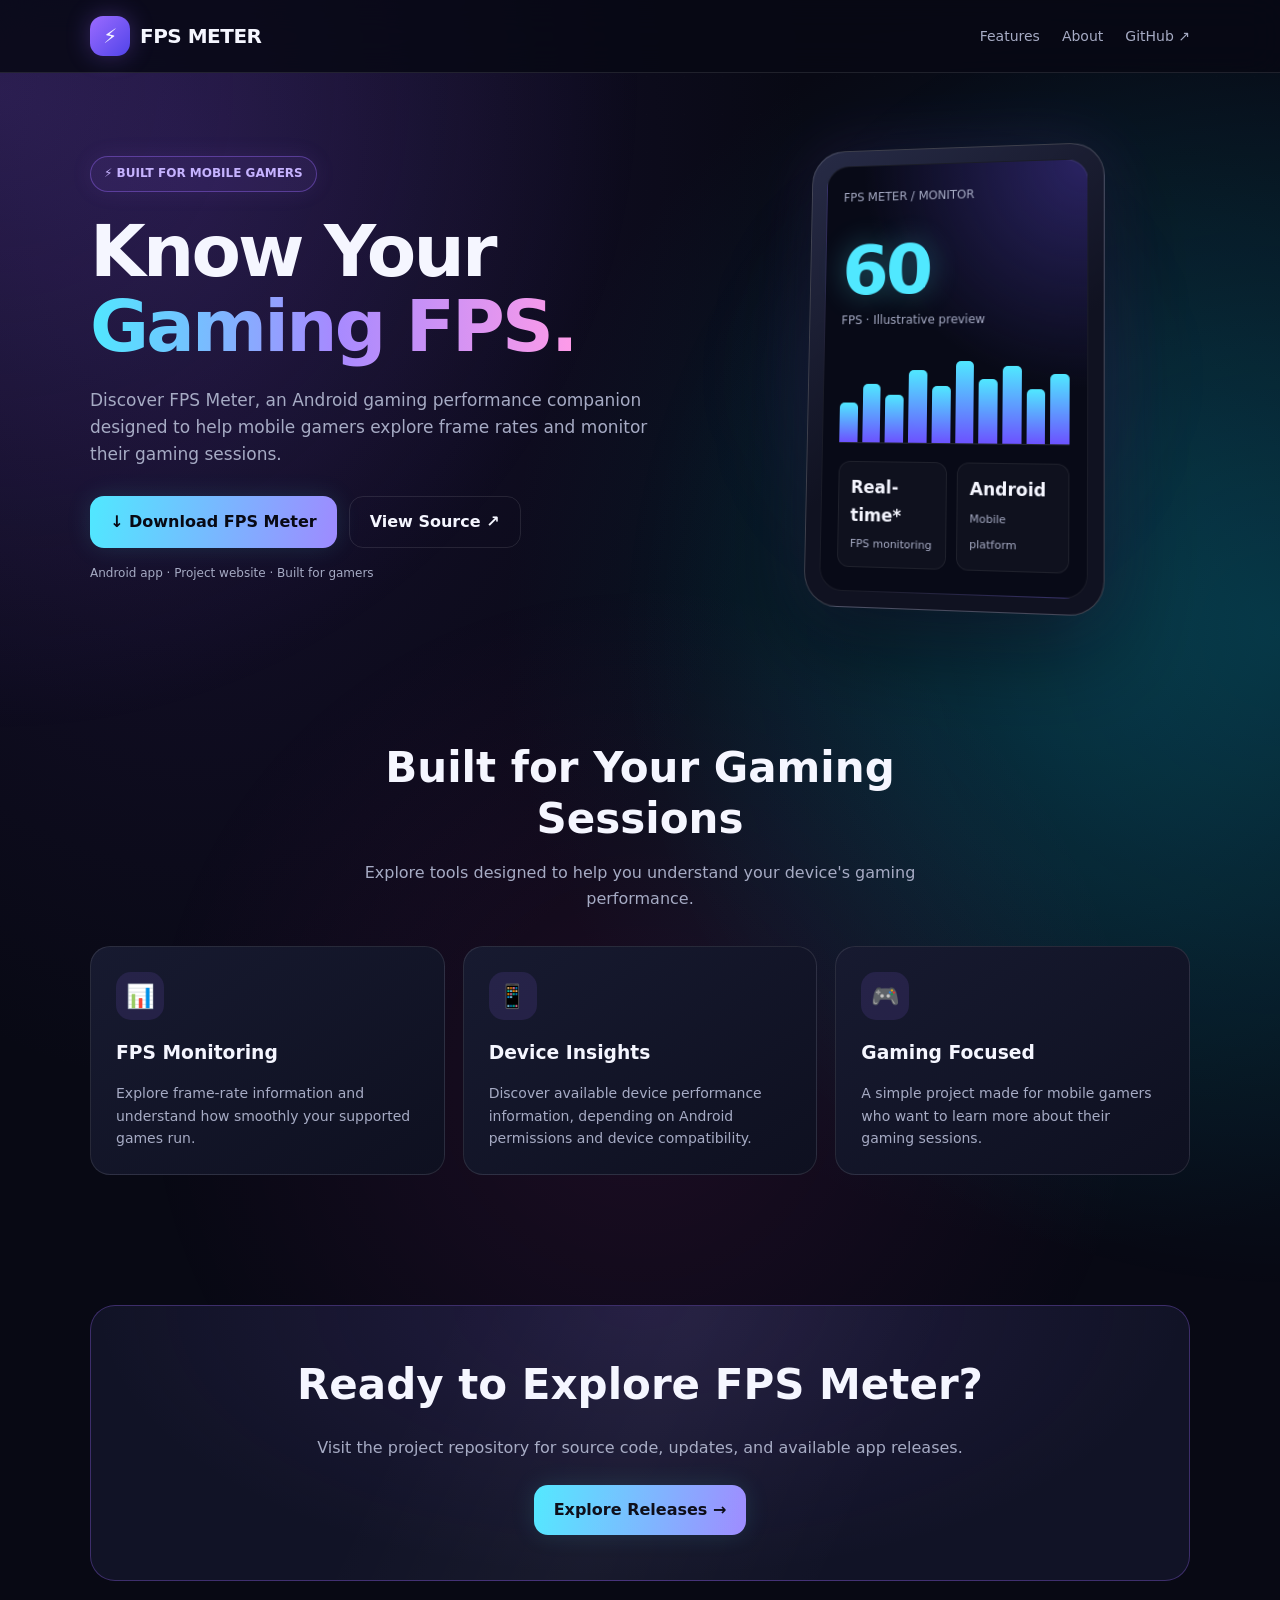
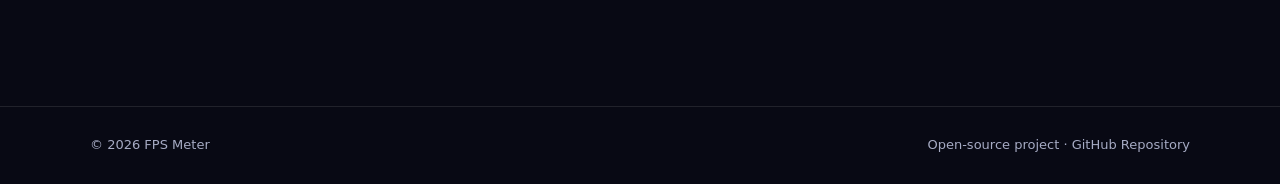
==== commit 1ceb39df: "Update index.html" ====
--- a/index.html
+++ b/index.html
@@ -19,6 +19,292 @@
   <meta property="og:site_name" content="FPS Meter">
 
   <style>
+    /* ===== FPS METER: NEON GAMING UPGRADE ===== */
+
+body {
+  position: relative;
+  isolation: isolate;
+}
+
+body::before {
+  content: "";
+  position: fixed;
+  inset: -50%;
+  z-index: -1;
+  pointer-events: none;
+  background:
+    radial-gradient(
+      circle at 25% 30%,
+      #8b5cf633 0,
+      transparent 28%
+    ),
+    radial-gradient(
+      circle at 75% 60%,
+      #00e5ff25 0,
+      transparent 30%
+    ),
+    radial-gradient(
+      circle at 50% 85%,
+      #ff39d415 0,
+      transparent 25%
+    );
+  animation: neonDrift 12s ease-in-out infinite alternate;
+}
+
+body::after {
+  content: "";
+  position: fixed;
+  inset: 0;
+  z-index: -1;
+  pointer-events: none;
+  opacity: .16;
+  background-image:
+    linear-gradient(#ffffff0b 1px, transparent 1px),
+    linear-gradient(90deg, #ffffff0b 1px, transparent 1px);
+  background-size: 38px 38px;
+  mask-image: linear-gradient(to bottom, black, transparent 90%);
+}
+
+.logo {
+  animation: logoPulse 3s ease-in-out infinite;
+}
+
+.badge {
+  box-shadow: 0 0 22px #9b6bff18;
+  animation: badgeGlow 3s ease-in-out infinite;
+}
+
+.gradient-text {
+  background-size: 200% auto;
+  animation: gradientFlow 5s linear infinite;
+}
+
+.device-wrap {
+  position: relative;
+}
+
+.device-wrap::before {
+  content: "";
+  position: absolute;
+  width: 250px;
+  height: 250px;
+  border-radius: 50%;
+  background: #8b5cf62b;
+  filter: blur(65px);
+  animation: auraPulse 4s ease-in-out infinite;
+  pointer-events: none;
+}
+
+.device {
+  position: relative;
+  z-index: 1;
+  transition: box-shadow .35s ease;
+  will-change: transform;
+}
+
+.device:hover {
+  box-shadow:
+    0 35px 100px #000a,
+    0 0 45px #50e8ff30,
+    0 0 85px #9b6bff30;
+}
+
+.fps-number {
+  animation: fpsGlow 2.5s ease-in-out infinite;
+}
+
+.bar {
+  transform-origin: bottom;
+  animation:
+    grow 1s ease-out both,
+    barPulse 2s ease-in-out infinite alternate;
+}
+
+.bar:nth-child(2n) {
+  animation-delay: .15s, .3s;
+}
+
+.bar:nth-child(3n) {
+  animation-delay: .3s, .6s;
+}
+
+.card {
+  position: relative;
+  overflow: hidden;
+  isolation: isolate;
+}
+
+.card::before {
+  content: "";
+  position: absolute;
+  inset: 0;
+  z-index: -1;
+  opacity: 0;
+  background: linear-gradient(
+    120deg,
+    transparent 15%,
+    #50e8ff12 50%,
+    transparent 85%
+  );
+  transform: translateX(-100%);
+  transition: opacity .3s;
+}
+
+.card:hover::before {
+  opacity: 1;
+  animation: cardShine .8s ease;
+}
+
+.card:hover .icon {
+  transform: translateY(-3px) scale(1.06);
+  box-shadow: 0 0 24px #9b6bff25;
+}
+
+.icon {
+  transition: transform .25s, box-shadow .25s;
+}
+
+.primary {
+  box-shadow: 0 0 25px #50e8ff20;
+  transition: transform .2s, box-shadow .2s, filter .2s;
+}
+
+.primary:hover {
+  box-shadow:
+    0 0 25px #50e8ff40,
+    0 0 45px #9b6bff30;
+  filter: brightness(1.12);
+}
+
+.cta {
+  position: relative;
+  overflow: hidden;
+}
+
+.cta::before {
+  content: "";
+  position: absolute;
+  top: -100%;
+  left: -50%;
+  width: 200%;
+  height: 300%;
+  pointer-events: none;
+  background: linear-gradient(
+    115deg,
+    transparent 40%,
+    #ffffff08 50%,
+    transparent 60%
+  );
+  animation: ctaShine 7s linear infinite;
+}
+
+@keyframes neonDrift {
+  from {
+    transform: translate3d(-2%, -1%, 0) rotate(0deg);
+  }
+  to {
+    transform: translate3d(2%, 1%, 0) rotate(8deg);
+  }
+}
+
+@keyframes logoPulse {
+  0%, 100% {
+    box-shadow: 0 0 18px #9065ff35;
+  }
+  50% {
+    box-shadow: 0 0 32px #50e8ff65;
+  }
+}
+
+@keyframes badgeGlow {
+  0%, 100% {
+    border-color: #9b6bff66;
+  }
+  50% {
+    border-color: #50e8ff99;
+  }
+}
+
+@keyframes gradientFlow {
+  to {
+    background-position: 200% center;
+  }
+}
+
+@keyframes auraPulse {
+  0%, 100% {
+    transform: scale(.85);
+    opacity: .55;
+  }
+  50% {
+    transform: scale(1.15);
+    opacity: 1;
+  }
+}
+
+@keyframes fpsGlow {
+  0%, 100% {
+    text-shadow: 0 0 18px #50e8ff35;
+  }
+  50% {
+    text-shadow:
+      0 0 25px #50e8ff90,
+      0 0 45px #50e8ff35;
+  }
+}
+
+@keyframes barPulse {
+  from {
+    filter: brightness(.75);
+  }
+  to {
+    filter: brightness(1.35);
+  }
+}
+
+@keyframes cardShine {
+  from {
+    transform: translateX(-100%);
+  }
+  to {
+    transform: translateX(100%);
+  }
+}
+
+@keyframes ctaShine {
+  from {
+    transform: translateX(-35%);
+  }
+  to {
+    transform: translateX(35%);
+  }
+}
+
+/* Mobile performance */
+@media (max-width: 760px) {
+  body::after {
+    background-size: 30px 30px;
+  }
+
+  .device-wrap::before {
+    filter: blur(45px);
+  }
+}
+
+/* Respect reduced-motion settings */
+@media (prefers-reduced-motion: reduce) {
+  body::before,
+  body::after,
+  .logo,
+  .badge,
+  .gradient-text,
+  .device-wrap::before,
+  .fps-number,
+  .bar,
+  .cta::before {
+    animation: none !important;
+  }
+}
     :root {
       color-scheme: dark;
       --bg: #080914;
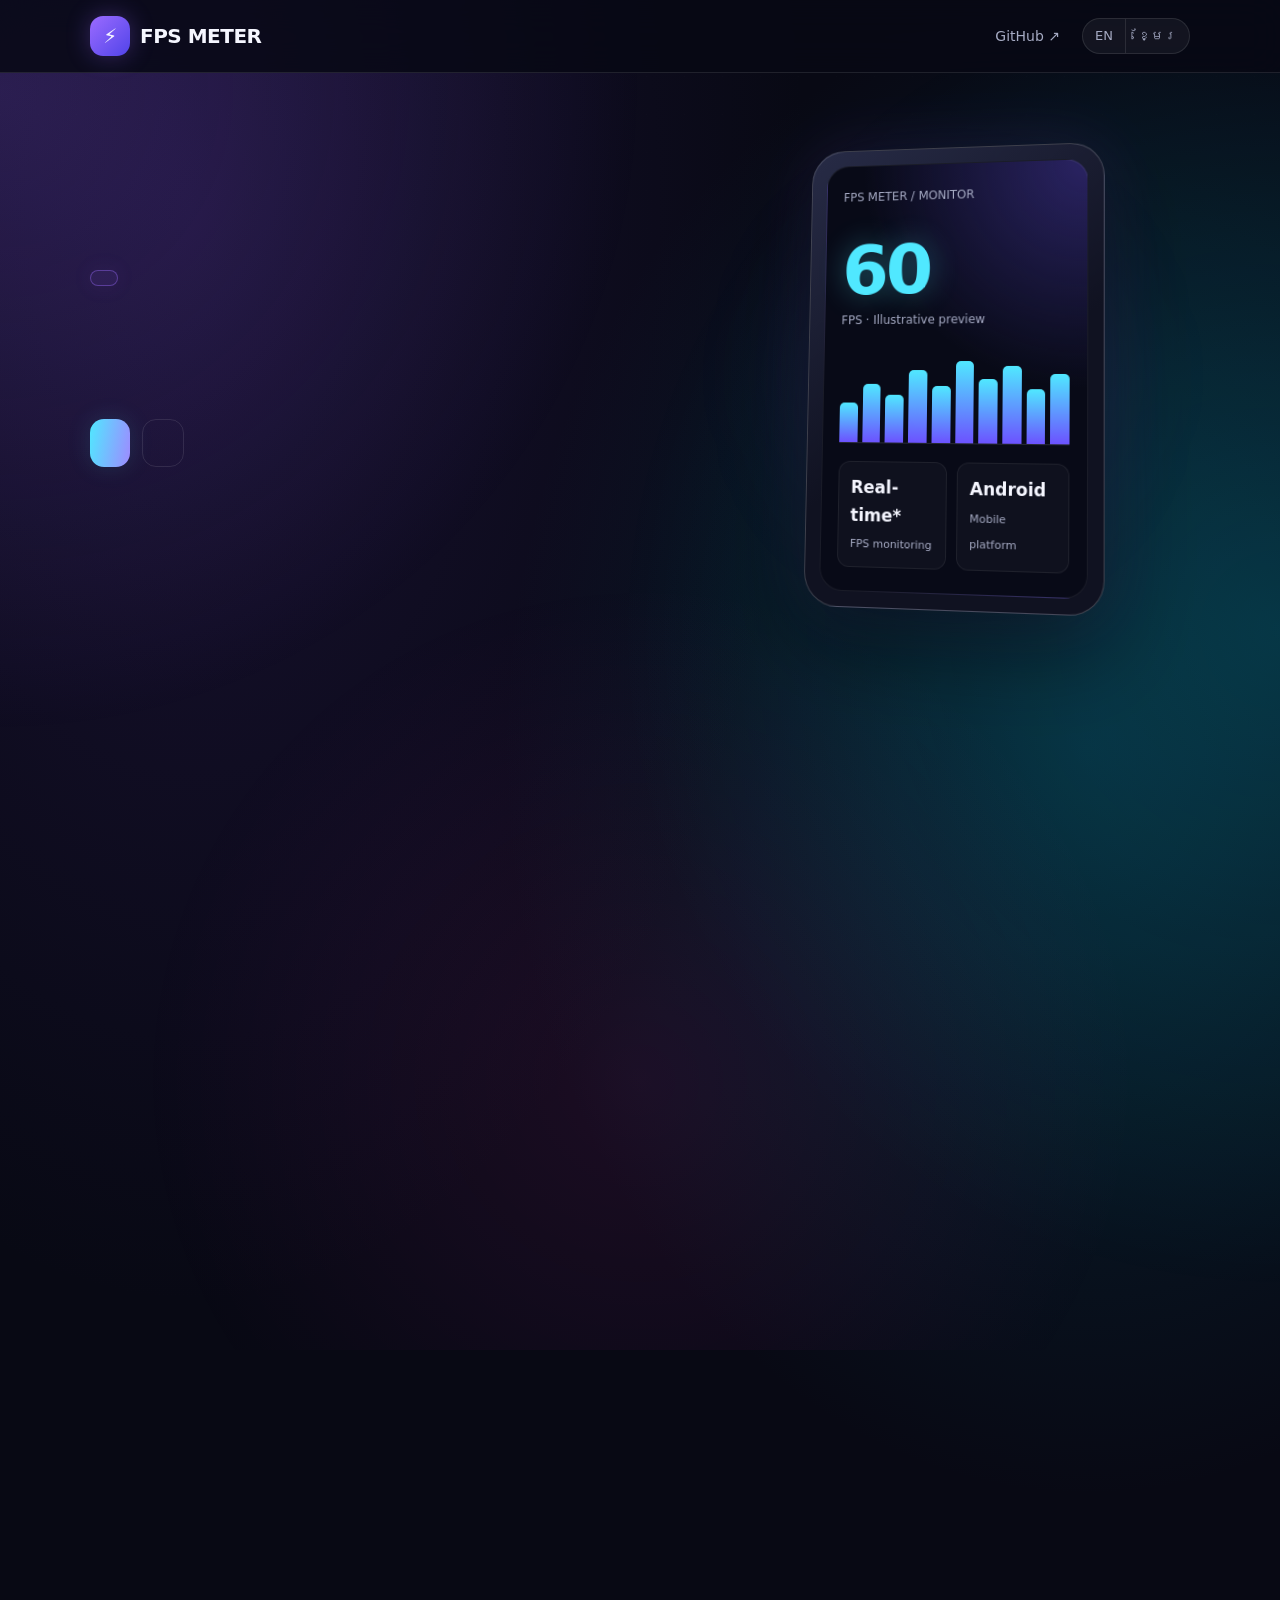
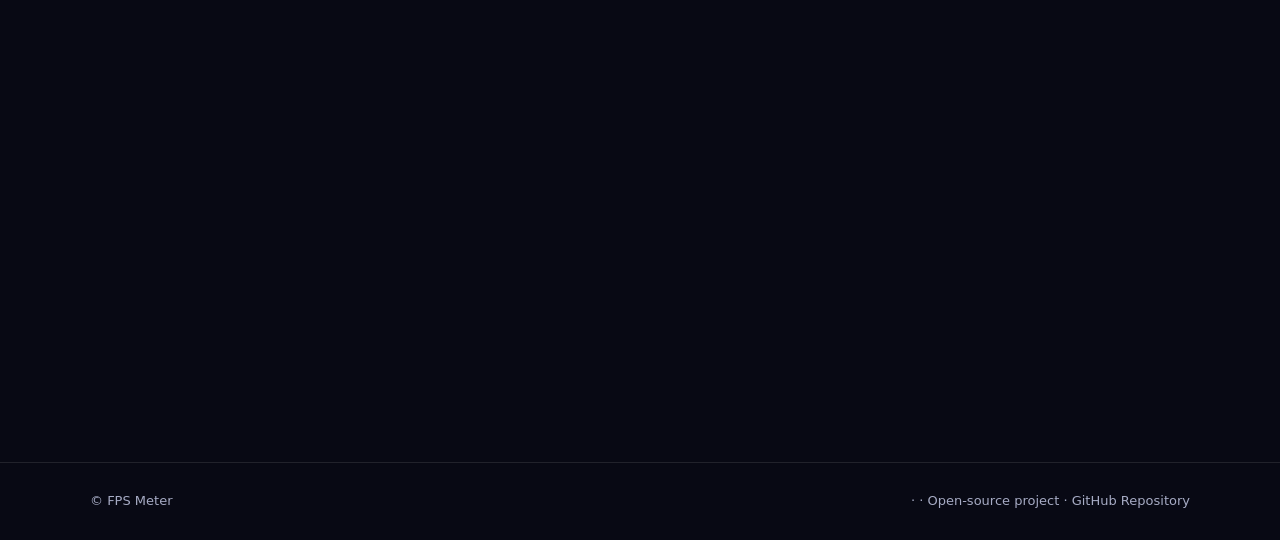
==== commit b40a4b8b: "Update index.html" ====
--- a/index.html
+++ b/index.html
@@ -1,847 +1,639 @@
 <!DOCTYPE html>
 <html lang="en">
 <head>
-  <meta charset="UTF-8">
-  <meta name="viewport" content="width=device-width, initial-scale=1">
-  <meta name="theme-color" content="#080914">
-
-  <meta name="google-site-verification" content="eZuJ8NrY7YmYtecvzqcrrQZqKAxhl2y6fu5FxsQAZ-A">
-
-  <title>FPS Meter - Android Gaming Performance Monitor</title>
-  <meta name="description" content="Discover FPS Meter, an Android gaming performance monitor for mobile gamers. Explore FPS tracking and gaming performance tools.">
-  <meta name="robots" content="index, follow">
-  <link rel="canonical" href="https://ahyakonbong5-create.github.io/Fps-meter/">
-
-  <meta property="og:title" content="FPS Meter - Android Gaming Performance Monitor">
-  <meta property="og:description" content="Explore FPS Meter for Android gamers and mobile gaming performance monitoring.">
-  <meta property="og:url" content="https://ahyakonbong5-create.github.io/Fps-meter/">
-  <meta property="og:type" content="website">
-  <meta property="og:site_name" content="FPS Meter">
-
-  <style>
-    /* ===== FPS METER: NEON GAMING UPGRADE ===== */
-
-body {
-  position: relative;
-  isolation: isolate;
+<meta charset="UTF-8">
+<meta name="viewport" content="width=device-width, initial-scale=1">
+<meta name="theme-color" content="#080914">
+<meta name="google-site-verification" content="eZuJ8NrY7YmYtecvzqcrrQZqKAxhl2y6fu5FxsQAZ-A">
+<title>FPS Meter - Android Gaming Performance Monitor</title>
+<meta name="description" content="FPS Meter shows your game's real FPS on Android, with 1% low, heat analysis, a 60-second benchmark and session history.">
+<meta name="robots" content="index, follow">
+<link rel="canonical" href="https://ahyakonbong5-create.github.io/Fps-meter/">
+<meta property="og:title" content="FPS Meter - Android Gaming Performance Monitor">
+<meta property="og:description" content="Real FPS overlay for Android games, with 1% low, heat analysis and a 60-second benchmark.">
+<meta property="og:url" content="https://ahyakonbong5-create.github.io/Fps-meter/">
+<meta property="og:type" content="website">
+<meta property="og:site_name" content="FPS Meter">
+<style>
+body{position:relative;isolation:isolate}
+body::before{content:"";position:fixed;inset:-50%;z-index:-1;pointer-events:none;background:radial-gradient(circle at 25% 30%,#8b5cf633 0,transparent 28%),radial-gradient(circle at 75% 60%,#00e5ff25 0,transparent 30%),radial-gradient(circle at 50% 85%,#ff39d415 0,transparent 25%);animation:neonDrift 12s ease-in-out infinite alternate}
+body::after{content:"";position:fixed;inset:0;z-index:-1;pointer-events:none;opacity:.16;background-image:linear-gradient(#ffffff0b 1px,transparent 1px),linear-gradient(90deg,#ffffff0b 1px,transparent 1px);background-size:38px 38px;mask-image:linear-gradient(to bottom,black,transparent 90%)}
+.logo{animation:logoPulse 3s ease-in-out infinite}
+.badge{box-shadow:0 0 22px #9b6bff18;animation:badgeGlow 3s ease-in-out infinite}
+.gradient-text{background-size:200% auto;animation:gradientFlow 5s linear infinite}
+.device-wrap{position:relative}
+.device-wrap::before{content:"";position:absolute;width:250px;height:250px;border-radius:50%;background:#8b5cf62b;filter:blur(65px);animation:auraPulse 4s ease-in-out infinite;pointer-events:none}
+.device{position:relative;z-index:1;transition:box-shadow .35s ease;will-change:transform}
+.device:hover{box-shadow:0 35px 100px #000a,0 0 45px #50e8ff30,0 0 85px #9b6bff30}
+.fps-number{animation:fpsGlow 2.5s ease-in-out infinite}
+.bar{transform-origin:bottom;animation:grow 1s ease-out both,barPulse 2s ease-in-out infinite alternate}
+.bar:nth-child(2n){animation-delay:.15s,.3s}
+.bar:nth-child(3n){animation-delay:.3s,.6s}
+.card{position:relative;overflow:hidden;isolation:isolate}
+.card::before{content:"";position:absolute;inset:0;z-index:-1;opacity:0;background:linear-gradient(120deg,transparent 15%,#50e8ff12 50%,transparent 85%);transform:translateX(-100%);transition:opacity .3s}
+.card:hover::before{opacity:1;animation:cardShine .8s ease}
+.card:hover .icon{transform:translateY(-3px) scale(1.06);box-shadow:0 0 24px #9b6bff25}
+.icon{transition:transform .25s,box-shadow .25s}
+.primary{box-shadow:0 0 25px #50e8ff20;transition:transform .2s,box-shadow .2s,filter .2s}
+.primary:hover{box-shadow:0 0 25px #50e8ff40,0 0 45px #9b6bff30;filter:brightness(1.12)}
+.cta{position:relative;overflow:hidden}
+.cta::before{content:"";position:absolute;top:-100%;left:-50%;width:200%;height:300%;pointer-events:none;background:linear-gradient(115deg,transparent 40%,#ffffff08 50%,transparent 60%);animation:ctaShine 7s linear infinite}
+@keyframes neonDrift{from{transform:translate3d(-2%,-1%,0) rotate(0deg)}to{transform:translate3d(2%,1%,0) rotate(8deg)}}
+@keyframes logoPulse{0%,100%{box-shadow:0 0 18px #9065ff35}50%{box-shadow:0 0 32px #50e8ff65}}
+@keyframes badgeGlow{0%,100%{border-color:#9b6bff66}50%{border-color:#50e8ff99}}
+@keyframes gradientFlow{to{background-position:200% center}}
+@keyframes auraPulse{0%,100%{transform:scale(.85);opacity:.55}50%{transform:scale(1.15);opacity:1}}
+@keyframes fpsGlow{0%,100%{text-shadow:0 0 18px #50e8ff35}50%{text-shadow:0 0 25px #50e8ff90,0 0 45px #50e8ff35}}
+@keyframes barPulse{from{filter:brightness(.75)}to{filter:brightness(1.35)}}
+@keyframes cardShine{from{transform:translateX(-100%)}to{transform:translateX(100%)}}
+@keyframes ctaShine{from{transform:translateX(-35%)}to{transform:translateX(35%)}}
+@media (max-width:760px){body::after{background-size:30px 30px}.device-wrap::before{filter:blur(45px)}}
+@media (prefers-reduced-motion:reduce){body::before,body::after,.logo,.badge,.gradient-text,.device-wrap::before,.fps-number,.bar,.cta::before{animation:none!important}}
+
+:root{color-scheme:dark;--bg:#080914;--panel:#111426;--text:#f5f6ff;--muted:#a6abc4;--purple:#9b6bff;--cyan:#50e8ff;--border:rgba(255,255,255,.1)}
+*{box-sizing:border-box}
+html{scroll-behavior:smooth}
+body{margin:0;font-family:system-ui,-apple-system,"Noto Sans Khmer",sans-serif;color:var(--text);background:radial-gradient(ellipse at 15% 10%,#39216a55,transparent 40%),radial-gradient(ellipse at 85% 35%,#075c7350,transparent 38%),var(--bg);line-height:1.6;overflow-x:hidden}
+a{color:inherit;text-decoration:none}
+.container{width:min(1100px,90%);margin:auto}
+.navbar{position:sticky;top:0;z-index:10;backdrop-filter:blur(18px);background:#080914d9;border-bottom:1px solid var(--border)}
+.nav-inner{min-height:72px;display:flex;align-items:center;justify-content:space-between;gap:14px}
+.brand{display:flex;align-items:center;gap:10px;font-size:20px;font-weight:850;letter-spacing:-.5px}
+.logo{width:40px;height:40px;display:grid;place-items:center;border-radius:13px;background:linear-gradient(135deg,var(--purple),#5144e9);box-shadow:0 0 25px #9065ff50}
+.nav-links{display:flex;align-items:center;gap:22px;color:var(--muted);font-size:14px}
+.nav-links a:hover{color:var(--cyan)}
+.lang{display:flex}
+.lang button{background:#ffffff0d;border:1px solid var(--border);color:var(--muted);padding:7px 12px;font:inherit;font-size:13px;cursor:pointer}
+.lang button:first-child{border-radius:999px 0 0 999px}
+.lang button:last-child{border-radius:0 999px 999px 0;border-left:0}
+.lang button.on{background:linear-gradient(100deg,var(--cyan),#9e8aff);color:#080914;border-color:transparent;font-weight:800}
+.button{display:inline-flex;justify-content:center;align-items:center;gap:8px;min-height:48px;padding:12px 20px;border:1px solid var(--border);border-radius:14px;font-weight:750;transition:transform .2s,box-shadow .2s}
+.button:hover{transform:translateY(-3px);box-shadow:0 10px 35px #8e65ff35}
+.primary{color:#080914;background:linear-gradient(100deg,var(--cyan),#9e8aff);border:none}
+.hero{min-height:590px;display:grid;grid-template-columns:1.1fr .9fr;align-items:center;gap:45px;padding-top:70px;padding-bottom:70px}
+.badge{display:inline-flex;align-items:center;gap:8px;border:1px solid #9b6bff66;background:#9b6bff15;color:#c6b3ff;border-radius:999px;padding:7px 13px;font-size:12px;font-weight:750}
+h1{font-size:clamp(42px,6vw,72px);line-height:1.05;letter-spacing:-2.8px;margin:22px 0}
+.gradient-text{background:linear-gradient(90deg,var(--cyan),#a68aff,#ff9be8);-webkit-background-clip:text;background-clip:text;color:transparent}
+.hero-copy{max-width:560px;color:var(--muted);font-size:17px}
+.actions{display:flex;flex-wrap:wrap;gap:12px;margin-top:28px}
+.note{margin-top:16px;font-size:12px;color:var(--muted)}
+.device-wrap{display:grid;place-items:center;perspective:1000px}
+.device{width:min(300px,85%);min-height:390px;padding:15px;border-radius:34px;border:1px solid #ffffff30;background:linear-gradient(145deg,#272b46,#101221 55%);box-shadow:0 30px 90px #0008,0 0 70px #8e65ff25;transform:rotateY(-9deg) rotateX(4deg);animation:float 5s ease-in-out infinite}
+.screen{min-height:360px;border-radius:23px;padding:23px 17px;background:radial-gradient(circle at top right,#2a2363,transparent 45%),#080a17;border:1px solid #ffffff13}
+.screen-label{color:var(--muted);font-size:12px}
+.fps-number{font-size:70px;font-weight:900;line-height:1.2;letter-spacing:-3px;margin-top:24px;color:var(--cyan);text-shadow:0 0 30px #50e8ff55}
+.fps-caption{color:var(--muted);font-size:12px}
+.chart{height:90px;display:flex;align-items:end;gap:5px;margin-top:25px;border-bottom:1px solid #ffffff20}
+.bar{flex:1;height:var(--h);border-radius:5px 5px 0 0;background:linear-gradient(to top,#6c52ff,var(--cyan));animation:grow 1s ease-out both}
+.stats{display:grid;grid-template-columns:1fr 1fr;gap:10px;margin-top:18px}
+.stat{padding:12px;border-radius:12px;background:#ffffff08;border:1px solid #ffffff10}
+.stat strong{display:block;font-size:17px}
+.stat span{font-size:11px;color:var(--muted)}
+.section{padding:65px 0}
+.section-heading{text-align:center;max-width:650px;margin:0 auto 35px}
+.section-heading h2{font-size:clamp(29px,4vw,42px);line-height:1.2;margin:0 0 12px}
+.section-heading p{color:var(--muted)}
+.cards{display:grid;grid-template-columns:repeat(3,1fr);gap:18px}
+.card{padding:25px;background:linear-gradient(145deg,#171a30,#0e1020);border:1px solid var(--border);border-radius:20px;transition:transform .25s,border-color .25s}
+.card:hover{transform:translateY(-6px);border-color:#9b6bff99}
+.icon{width:48px;height:48px;display:grid;place-items:center;border-radius:15px;background:#9b6bff20;font-size:23px;margin-bottom:18px}
+.card h3{margin:0 0 9px}
+.card p{color:var(--muted);font-size:14px;margin-bottom:0}
+.more{text-align:center;color:var(--muted);margin:24px auto 0;max-width:680px;font-size:14px}
+.steps{display:grid;grid-template-columns:repeat(3,1fr);gap:18px}
+.step{display:flex;gap:14px}
+.num{flex:none;width:38px;height:38px;border-radius:50%;display:grid;place-items:center;font-weight:850;color:#080914;background:linear-gradient(135deg,var(--cyan),#9e8aff)}
+.step h3{margin:0 0 6px}
+.step p{margin:0 0 6px}
+.step a{color:var(--cyan)}
+.gal{display:grid;grid-template-columns:repeat(auto-fit,minmax(190px,1fr));gap:16px}
+.gal img{width:100%;border-radius:18px;border:1px solid var(--border)}
+.know{max-width:720px;margin:0 auto;padding-left:22px;color:var(--muted)}
+.know li{margin:8px 0}
+.cta{text-align:center;padding:45px 25px;border:1px solid #9b6bff50;border-radius:25px;background:radial-gradient(ellipse at top,#603ba333,transparent 70%),#111326}
+.cta h2{font-size:clamp(28px,4vw,42px);margin:0 0 12px}
+.cta p{color:var(--muted);margin-bottom:25px}
+footer{margin-top:60px;border-top:1px solid var(--border);padding:28px 0;color:var(--muted);font-size:13px}
+.footer-inner{display:flex;flex-wrap:wrap;align-items:center;justify-content:space-between;gap:12px}
+.footer-inner a:hover{color:var(--cyan)}
+.reveal{opacity:0;transform:translateY(20px);transition:opacity .7s,transform .7s}
+.reveal.visible{opacity:1;transform:translateY(0)}
+@keyframes float{0%,100%{transform:translateY(0) rotateY(-9deg) rotateX(4deg)}50%{transform:translateY(-12px) rotateY(-5deg) rotateX(2deg)}}
+@keyframes grow{from{height:0}to{height:var(--h)}}
+@media (max-width:760px){
+.nav-links{gap:12px;font-size:12px}
+.nav-links .hide-mobile{display:none}
+.hero{grid-template-columns:1fr;text-align:center;padding-top:55px}
+.hero-copy{margin:auto}
+.actions{justify-content:center}
+.device{width:270px}
+.cards,.steps{grid-template-columns:1fr}
+h1{letter-spacing:-1.7px}
 }
-
-body::before {
-  content: "";
-  position: fixed;
-  inset: -50%;
-  z-index: -1;
-  pointer-events: none;
-  background:
-    radial-gradient(
-      circle at 25% 30%,
-      #8b5cf633 0,
-      transparent 28%
-    ),
-    radial-gradient(
-      circle at 75% 60%,
-      #00e5ff25 0,
-      transparent 30%
-    ),
-    radial-gradient(
-      circle at 50% 85%,
-      #ff39d415 0,
-      transparent 25%
-    );
-  animation: neonDrift 12s ease-in-out infinite alternate;
-}
-
-body::after {
-  content: "";
-  position: fixed;
-  inset: 0;
-  z-index: -1;
-  pointer-events: none;
-  opacity: .16;
-  background-image:
-    linear-gradient(#ffffff0b 1px, transparent 1px),
-    linear-gradient(90deg, #ffffff0b 1px, transparent 1px);
-  background-size: 38px 38px;
-  mask-image: linear-gradient(to bottom, black, transparent 90%);
-}
-
-.logo {
-  animation: logoPulse 3s ease-in-out infinite;
-}
-
-.badge {
-  box-shadow: 0 0 22px #9b6bff18;
-  animation: badgeGlow 3s ease-in-out infinite;
-}
-
-.gradient-text {
-  background-size: 200% auto;
-  animation: gradientFlow 5s linear infinite;
-}
-
-.device-wrap {
-  position: relative;
-}
-
-.device-wrap::before {
-  content: "";
-  position: absolute;
-  width: 250px;
-  height: 250px;
-  border-radius: 50%;
-  background: #8b5cf62b;
-  filter: blur(65px);
-  animation: auraPulse 4s ease-in-out infinite;
-  pointer-events: none;
-}
-
-.device {
-  position: relative;
-  z-index: 1;
-  transition: box-shadow .35s ease;
-  will-change: transform;
-}
-
-.device:hover {
-  box-shadow:
-    0 35px 100px #000a,
-    0 0 45px #50e8ff30,
-    0 0 85px #9b6bff30;
-}
-
-.fps-number {
-  animation: fpsGlow 2.5s ease-in-out infinite;
-}
-
-.bar {
-  transform-origin: bottom;
-  animation:
-    grow 1s ease-out both,
-    barPulse 2s ease-in-out infinite alternate;
-}
-
-.bar:nth-child(2n) {
-  animation-delay: .15s, .3s;
-}
-
-.bar:nth-child(3n) {
-  animation-delay: .3s, .6s;
-}
-
-.card {
-  position: relative;
-  overflow: hidden;
-  isolation: isolate;
-}
-
-.card::before {
-  content: "";
-  position: absolute;
-  inset: 0;
-  z-index: -1;
-  opacity: 0;
-  background: linear-gradient(
-    120deg,
-    transparent 15%,
-    #50e8ff12 50%,
-    transparent 85%
-  );
-  transform: translateX(-100%);
-  transition: opacity .3s;
-}
-
-.card:hover::before {
-  opacity: 1;
-  animation: cardShine .8s ease;
-}
-
-.card:hover .icon {
-  transform: translateY(-3px) scale(1.06);
-  box-shadow: 0 0 24px #9b6bff25;
-}
-
-.icon {
-  transition: transform .25s, box-shadow .25s;
-}
-
-.primary {
-  box-shadow: 0 0 25px #50e8ff20;
-  transition: transform .2s, box-shadow .2s, filter .2s;
-}
-
-.primary:hover {
-  box-shadow:
-    0 0 25px #50e8ff40,
-    0 0 45px #9b6bff30;
-  filter: brightness(1.12);
-}
-
-.cta {
-  position: relative;
-  overflow: hidden;
-}
-
-.cta::before {
-  content: "";
-  position: absolute;
-  top: -100%;
-  left: -50%;
-  width: 200%;
-  height: 300%;
-  pointer-events: none;
-  background: linear-gradient(
-    115deg,
-    transparent 40%,
-    #ffffff08 50%,
-    transparent 60%
-  );
-  animation: ctaShine 7s linear infinite;
-}
-
-@keyframes neonDrift {
-  from {
-    transform: translate3d(-2%, -1%, 0) rotate(0deg);
-  }
-  to {
-    transform: translate3d(2%, 1%, 0) rotate(8deg);
-  }
-}
-
-@keyframes logoPulse {
-  0%, 100% {
-    box-shadow: 0 0 18px #9065ff35;
-  }
-  50% {
-    box-shadow: 0 0 32px #50e8ff65;
-  }
-}
-
-@keyframes badgeGlow {
-  0%, 100% {
-    border-color: #9b6bff66;
-  }
-  50% {
-    border-color: #50e8ff99;
-  }
-}
-
-@keyframes gradientFlow {
-  to {
-    background-position: 200% center;
-  }
-}
-
-@keyframes auraPulse {
-  0%, 100% {
-    transform: scale(.85);
-    opacity: .55;
-  }
-  50% {
-    transform: scale(1.15);
-    opacity: 1;
-  }
-}
-
-@keyframes fpsGlow {
-  0%, 100% {
-    text-shadow: 0 0 18px #50e8ff35;
-  }
-  50% {
-    text-shadow:
-      0 0 25px #50e8ff90,
-      0 0 45px #50e8ff35;
-  }
-}
-
-@keyframes barPulse {
-  from {
-    filter: brightness(.75);
-  }
-  to {
-    filter: brightness(1.35);
-  }
-}
-
-@keyframes cardShine {
-  from {
-    transform: translateX(-100%);
-  }
-  to {
-    transform: translateX(100%);
-  }
-}
-
-@keyframes ctaShine {
-  from {
-    transform: translateX(-35%);
-  }
-  to {
-    transform: translateX(35%);
-  }
-}
-
-/* Mobile performance */
-@media (max-width: 760px) {
-  body::after {
-    background-size: 30px 30px;
-  }
-
-  .device-wrap::before {
-    filter: blur(45px);
-  }
-}
-
-/* Respect reduced-motion settings */
-@media (prefers-reduced-motion: reduce) {
-  body::before,
-  body::after,
-  .logo,
-  .badge,
-  .gradient-text,
-  .device-wrap::before,
-  .fps-number,
-  .bar,
-  .cta::before {
-    animation: none !important;
-  }
-}
-    :root {
-      color-scheme: dark;
-      --bg: #080914;
-      --panel: #111426;
-      --text: #f5f6ff;
-      --muted: #a6abc4;
-      --purple: #9b6bff;
-      --cyan: #50e8ff;
-      --border: rgba(255,255,255,.1);
-    }
-
-    * { box-sizing: border-box; }
-
-    html { scroll-behavior: smooth; }
-
-    body {
-      margin: 0;
-      font-family: system-ui, -apple-system, sans-serif;
-      color: var(--text);
-      background:
-        radial-gradient(ellipse at 15% 10%, #39216a55, transparent 40%),
-        radial-gradient(ellipse at 85% 35%, #075c7350, transparent 38%),
-        var(--bg);
-      line-height: 1.6;
-      overflow-x: hidden;
-    }
-
-    a { color: inherit; text-decoration: none; }
-
-    .container {
-      width: min(1100px, 90%);
-      margin: auto;
-    }
-
-    .navbar {
-      position: sticky;
-      top: 0;
-      z-index: 10;
-      backdrop-filter: blur(18px);
-      background: #080914d9;
-      border-bottom: 1px solid var(--border);
-    }
-
-    .nav-inner {
-      min-height: 72px;
-      display: flex;
-      align-items: center;
-      justify-content: space-between;
-      gap: 14px;
-    }
-
-    .brand {
-      display: flex;
-      align-items: center;
-      gap: 10px;
-      font-size: 20px;
-      font-weight: 850;
-      letter-spacing: -.5px;
-    }
-
-    .logo {
-      width: 40px;
-      height: 40px;
-      display: grid;
-      place-items: center;
-      border-radius: 13px;
-      background: linear-gradient(135deg, var(--purple), #5144e9);
-      box-shadow: 0 0 25px #9065ff50;
-    }
-
-    .nav-links {
-      display: flex;
-      align-items: center;
-      gap: 22px;
-      color: var(--muted);
-      font-size: 14px;
-    }
-
-    .nav-links a:hover { color: var(--cyan); }
-
-    .button {
-      display: inline-flex;
-      justify-content: center;
-      align-items: center;
-      gap: 8px;
-      min-height: 48px;
-      padding: 12px 20px;
-      border: 1px solid var(--border);
-      border-radius: 14px;
-      font-weight: 750;
-      transition: transform .2s, box-shadow .2s;
-    }
-
-    .button:hover {
-      transform: translateY(-3px);
-      box-shadow: 0 10px 35px #8e65ff35;
-    }
-
-    .primary {
-      color: #080914;
-      background: linear-gradient(100deg, var(--cyan), #9e8aff);
-      border: none;
-    }
-
-    .hero {
-      min-height: 590px;
-      display: grid;
-      grid-template-columns: 1.1fr .9fr;
-      align-items: center;
-      gap: 45px;
-      padding-top: 70px;
-      padding-bottom: 70px;
-    }
-
-    .badge {
-      display: inline-flex;
-      align-items: center;
-      gap: 8px;
-      border: 1px solid #9b6bff66;
-      background: #9b6bff15;
-      color: #c6b3ff;
-      border-radius: 999px;
-      padding: 7px 13px;
-      font-size: 12px;
-      font-weight: 750;
-    }
-
-    h1 {
-      font-size: clamp(42px, 6vw, 72px);
-      line-height: 1.05;
-      letter-spacing: -2.8px;
-      margin: 22px 0;
-    }
-
-    .gradient-text {
-      background: linear-gradient(90deg, var(--cyan), #a68aff, #ff9be8);
-      -webkit-background-clip: text;
-      background-clip: text;
-      color: transparent;
-    }
-
-    .hero-copy {
-      max-width: 560px;
-      color: var(--muted);
-      font-size: 17px;
-    }
-
-    .actions {
-      display: flex;
-      flex-wrap: wrap;
-      gap: 12px;
-      margin-top: 28px;
-    }
-
-    .note {
-      margin-top: 16px;
-      font-size: 12px;
-      color: var(--muted);
-    }
-
-    .device-wrap {
-      display: grid;
-      place-items: center;
-      perspective: 1000px;
-    }
-
-    .device {
-      width: min(300px, 85%);
-      min-height: 390px;
-      padding: 15px;
-      border-radius: 34px;
-      border: 1px solid #ffffff30;
-      background: linear-gradient(145deg, #272b46, #101221 55%);
-      box-shadow: 0 30px 90px #0008, 0 0 70px #8e65ff25;
-      transform: rotateY(-9deg) rotateX(4deg);
-      animation: float 5s ease-in-out infinite;
-    }
-
-    .screen {
-      min-height: 360px;
-      border-radius: 23px;
-      padding: 23px 17px;
-      background:
-        radial-gradient(circle at top right, #2a2363, transparent 45%),
-        #080a17;
-      border: 1px solid #ffffff13;
-    }
-
-    .screen-label {
-      color: var(--muted);
-      font-size: 12px;
-    }
-
-    .fps-number {
-      font-size: 70px;
-      font-weight: 900;
-      line-height: 1.2;
-      letter-spacing: -3px;
-      margin-top: 24px;
-      color: var(--cyan);
-      text-shadow: 0 0 30px #50e8ff55;
-    }
-
-    .fps-caption {
-      color: var(--muted);
-      font-size: 12px;
-    }
-
-    .chart {
-      height: 90px;
-      display: flex;
-      align-items: end;
-      gap: 5px;
-      margin-top: 25px;
-      border-bottom: 1px solid #ffffff20;
-    }
-
-    .bar {
-      flex: 1;
-      height: var(--h);
-      border-radius: 5px 5px 0 0;
-      background: linear-gradient(to top, #6c52ff, var(--cyan));
-      animation: grow 1s ease-out both;
-    }
-
-    .stats {
-      display: grid;
-      grid-template-columns: 1fr 1fr;
-      gap: 10px;
-      margin-top: 18px;
-    }
-
-    .stat {
-      padding: 12px;
-      border-radius: 12px;
-      background: #ffffff08;
-      border: 1px solid #ffffff10;
-    }
-
-    .stat strong { display: block; font-size: 17px; }
-    .stat span { font-size: 11px; color: var(--muted); }
-
-    .section { padding: 65px 0; }
-
-    .section-heading {
-      text-align: center;
-      max-width: 650px;
-      margin: 0 auto 35px;
-    }
-
-    .section-heading h2 {
-      font-size: clamp(29px, 4vw, 42px);
-      line-height: 1.2;
-      margin: 0 0 12px;
-    }
-
-    .section-heading p { color: var(--muted); }
-
-    .cards {
-      display: grid;
-      grid-template-columns: repeat(3, 1fr);
-      gap: 18px;
-    }
-
-    .card {
-      padding: 25px;
-      background: linear-gradient(145deg, #171a30, #0e1020);
-      border: 1px solid var(--border);
-      border-radius: 20px;
-      transition: transform .25s, border-color .25s;
-    }
-
-    .card:hover {
-      transform: translateY(-6px);
-      border-color: #9b6bff99;
-    }
-
-    .icon {
-      width: 48px;
-      height: 48px;
-      display: grid;
-      place-items: center;
-      border-radius: 15px;
-      background: #9b6bff20;
-      font-size: 23px;
-      margin-bottom: 18px;
-    }
-
-    .card h3 { margin: 0 0 9px; }
-    .card p { color: var(--muted); font-size: 14px; margin-bottom: 0; }
-
-    .cta {
-      text-align: center;
-      padding: 45px 25px;
-      border: 1px solid #9b6bff50;
-      border-radius: 25px;
-      background: radial-gradient(ellipse at top, #603ba333, transparent 70%), #111326;
-    }
-
-    .cta h2 { font-size: clamp(28px, 4vw, 42px); margin: 0 0 12px; }
-    .cta p { color: var(--muted); margin-bottom: 25px; }
-
-    footer {
-      margin-top: 60px;
-      border-top: 1px solid var(--border);
-      padding: 28px 0;
-      color: var(--muted);
-      font-size: 13px;
-    }
-
-    .footer-inner {
-      display: flex;
-      flex-wrap: wrap;
-      align-items: center;
-      justify-content: space-between;
-      gap: 12px;
-    }
-
-    .reveal {
-      opacity: 0;
-      transform: translateY(20px);
-      transition: opacity .7s, transform .7s;
-    }
-
-    .reveal.visible {
-      opacity: 1;
-      transform: translateY(0);
-    }
-
-    @keyframes float {
-      0%, 100% { transform: translateY(0) rotateY(-9deg) rotateX(4deg); }
-      50% { transform: translateY(-12px) rotateY(-5deg) rotateX(2deg); }
-    }
-
-    @keyframes grow {
-      from { height: 0; }
-      to { height: var(--h); }
-    }
-
-    @media (max-width: 760px) {
-      .nav-links { gap: 12px; font-size: 12px; }
-      .nav-links .hide-mobile { display: none; }
-      .hero {
-        grid-template-columns: 1fr;
-        text-align: center;
-        padding-top: 55px;
-      }
-      .hero-copy { margin: auto; }
-      .actions { justify-content: center; }
-      .device { width: 270px; }
-      .cards { grid-template-columns: 1fr; }
-      h1 { letter-spacing: -1.7px; }
-    }
-
-    @media (prefers-reduced-motion: reduce) {
-      *, *::before, *::after {
-        animation-duration: .01ms !important;
-        animation-iteration-count: 1 !important;
-        scroll-behavior: auto !important;
-        transition-duration: .01ms !important;
-      }
-      .reveal { opacity: 1; transform: none; }
-    }
-  </style>
+@media (prefers-reduced-motion:reduce){*,*::before,*::after{animation-duration:.01ms!important;animation-iteration-count:1!important;scroll-behavior:auto!important;transition-duration:.01ms!important}.reveal{opacity:1;transform:none}}
+</style>
 </head>
 
 <body>
-  <header class="navbar">
-    <div class="container nav-inner">
-      <a class="brand" href="#home" aria-label="FPS Meter home">
-        <span class="logo">⚡</span>
-        <span>FPS METER</span>
-      </a>
-
-      <nav class="nav-links" aria-label="Main navigation">
-        <a href="#features">Features</a>
-        <a class="hide-mobile" href="#about">About</a>
-        <a href="https://github.com/ahyakonbong5-create/Fps-meter" target="_blank" rel="noopener">GitHub ↗</a>
-      </nav>
-    </div>
-  </header>
-
-  <main>
-    <section class="container hero" id="home">
-      <div>
-        <span class="badge">⚡ BUILT FOR MOBILE GAMERS</span>
-
-        <h1>
-          Know Your<br>
-          <span class="gradient-text">Gaming FPS.</span>
-        </h1>
-
-        <p class="hero-copy">
-          Discover FPS Meter, an Android gaming performance companion
-          designed to help mobile gamers explore frame rates and monitor
-          their gaming sessions.
-        </p>
-
-        <div class="actions">
-          <a class="button primary"
-             href="https://github.com/ahyakonbong5-create/Fps-meter/releases">
-            ↓ Download FPS Meter
-          </a>
-
-          <a class="button"
-             href="https://github.com/ahyakonbong5-create/Fps-meter"
-             target="_blank" rel="noopener">
-            View Source ↗
-          </a>
-        </div>
-
-        <p class="note">
-          Android app · Project website · Built for gamers
-        </p>
-      </div>
-
-      <div class="device-wrap" aria-label="Illustration of an FPS monitoring screen">
-        <div class="device">
-          <div class="screen">
-            <div class="screen-label">FPS METER / MONITOR</div>
-            <div class="fps-number">60</div>
-            <div class="fps-caption">FPS · Illustrative preview</div>
-
-            <div class="chart" aria-hidden="true">
-              <span class="bar" style="--h:45%"></span>
-              <span class="bar" style="--h:67%"></span>
-              <span class="bar" style="--h:54%"></span>
-              <span class="bar" style="--h:82%"></span>
-              <span class="bar" style="--h:64%"></span>
-              <span class="bar" style="--h:93%"></span>
-              <span class="bar" style="--h:72%"></span>
-              <span class="bar" style="--h:87%"></span>
-              <span class="bar" style="--h:61%"></span>
-              <span class="bar" style="--h:78%"></span>
-            </div>
-
-            <div class="stats">
-              <div class="stat">
-                <strong>Real-time*</strong>
-                <span>FPS monitoring</span>
-              </div>
-              <div class="stat">
-                <strong>Android</strong>
-                <span>Mobile platform</span>
-              </div>
-            </div>
+<header class="navbar">
+  <div class="container nav-inner">
+    <a class="brand" href="#home" aria-label="FPS Meter home"><span class="logo">⚡</span><span>FPS METER</span></a>
+    <nav class="nav-links" aria-label="Main navigation">
+      <a class="hide-mobile" href="#features" data-k="nFeat"></a>
+      <a class="hide-mobile" href="#start" data-k="nStart"></a>
+      <a href="https://github.com/ahyakonbong5-create/Fps-meter" target="_blank" rel="noopener">GitHub ↗</a>
+      <div class="lang"><button data-l="en">EN</button><button data-l="km">ខ្មែរ</button></div>
+    </nav>
+  </div>
+</header>
+
+<main>
+  <section class="container hero" id="home">
+    <div>
+      <span class="badge" data-k="badge"></span>
+      <h1><span data-k="h1a"></span><br><span class="gradient-text" data-k="h1b"></span></h1>
+      <p class="hero-copy" data-k="lead"></p>
+      <div class="actions">
+        <a class="button primary" id="dl" href="https://github.com/ahyakonbong5-create/Fps-meter/releases" data-k="dl"></a>
+        <a class="button" href="https://github.com/ahyakonbong5-create/Fps-meter" target="_blank" rel="noopener" data-k="src"></a>
+      </div>
+      <p class="note"><span data-k="req"></span> <span id="ver"></span></p>
+    </div>
+
+    <div class="device-wrap" aria-label="Illustration of an FPS monitoring screen">
+      <div class="device">
+        <div class="screen">
+          <div class="screen-label">FPS METER / MONITOR</div>
+          <div class="fps-number">60</div>
+          <div class="fps-caption">FPS · Illustrative preview</div>
+          <div class="chart" aria-hidden="true">
+            <span class="bar" style="--h:45%"></span><span class="bar" style="--h:67%"></span>
+            <span class="bar" style="--h:54%"></span><span class="bar" style="--h:82%"></span>
+            <span class="bar" style="--h:64%"></span><span class="bar" style="--h:93%"></span>
+            <span class="bar" style="--h:72%"></span><span class="bar" style="--h:87%"></span>
+            <span class="bar" style="--h:61%"></span><span class="bar" style="--h:78%"></span>
+          </div>
+          <div class="stats">
+            <div class="stat"><strong>Real-time*</strong><span>FPS monitoring</span></div>
+            <div class="stat"><strong>Android</strong><span>Mobile platform</span></div>
           </div>
         </div>
       </div>
-    </section>
-
-    <section class="section" id="features">
-      <div class="container">
-        <div class="section-heading reveal">
-          <h2>Built for Your Gaming Sessions</h2>
-          <p>
-            Explore tools designed to help you understand your device's
-            gaming performance.
-          </p>
+    </div>
+  </section>
+
+  <section class="section" id="features">
+    <div class="container">
+      <div class="section-heading reveal">
+        <h2 data-k="feat"></h2>
+        <p data-k="featSub"></p>
+      </div>
+      <div class="cards">
+        <article class="card reveal"><div class="icon">📊</div><h3 data-k="f1t"></h3><p data-k="f1d"></p></article>
+        <article class="card reveal"><div class="icon">⏱️</div><h3 data-k="f2t"></h3><p data-k="f2d"></p></article>
+        <article class="card reveal"><div class="icon">🕘</div><h3 data-k="f3t"></h3><p data-k="f3d"></p></article>
+        <article class="card reveal"><div class="icon">🌡️</div><h3 data-k="f4t"></h3><p data-k="f4d"></p></article>
+        <article class="card reveal"><div class="icon">🏆</div><h3 data-k="f5t"></h3><p data-k="f5d"></p></article>
+        <article class="card reveal"><div class="icon">🖼️</div><h3 data-k="f6t"></h3><p data-k="f6d"></p></article>
+      </div>
+      <p class="more" data-k="more"></p>
+    </div>
+  </section>
+
+  <section class="section" id="shots" style="display:none">
+    <div class="container">
+      <div class="section-heading"><h2 data-k="shots"></h2></div>
+      <div class="gal">
+        <img src="shot-home.jpg" alt="Home screen" onload="document.getElementById('shots').style.display='block'" onerror="this.style.display='none'">
+        <img src="shot-history.jpg" alt="History graph" onload="document.getElementById('shots').style.display='block'" onerror="this.style.display='none'">
+        <img src="shot-card.jpg" alt="Result card" onload="document.getElementById('shots').style.display='block'" onerror="this.style.display='none'">
+      </div>
+    </div>
+  </section>
+
+  <section class="section" id="start">
+    <div class="container">
+      <div class="section-heading reveal"><h2 data-k="start"></h2></div>
+      <div class="steps">
+        <div class="card step reveal"><div class="num">1</div><div>
+          <h3 data-k="s1t"></h3><p data-k="s1d"></p>
+          <p><a href="https://shizuku.rikka.app/" target="_blank" rel="noopener" data-k="getshz"></a></p>
+        </div></div>
+        <div class="card step reveal"><div class="num">2</div><div>
+          <h3 data-k="s2t"></h3><p data-k="s2d"></p>
+        </div></div>
+        <div class="card step reveal"><div class="num">3</div><div>
+          <h3 data-k="s3t"></h3><p data-k="s3d"></p>
+        </div></div>
+      </div>
+      <p class="more" data-k="restart"></p>
+    </div>
+  </section>
+
+  <section class="section">
+    <div class="container">
+      <div class="section-heading reveal"><h2 data-k="know"></h2></div>
+      <ul class="know reveal">
+        <li data-k="k1"></li><li data-k="k2"></li><li data-k="k3"></li><li data-k="k4"></li>
+      </ul>
+    </div>
+  </section>
+
+  <section class="section" id="about">
+    <div class="container">
+      <div class="cta reveal">
+        <h2 data-k="ctaT"></h2>
+        <p data-k="ctaD"></p>
+        <a class="button primary" href="https://github.com/ahyakonbong5-create/Fps-meter/releases" data-k="ctaB"></a>
+      </div>
+    </div>
+  </section>
+</main>
+
+<footer>
+  <div class="container footer-inner">
+    <span>© <span id="year"></span> FPS Meter</span>
+    <span>
+      <a href="privacy.html" data-k="priv"></a> ·
+      <span data-k="foot"></span> ·
+      Open-source project ·
+      <a href="https://github.com/ahyakonbong5-create/Fps-meter">GitHub Repository</a>
+    </span>
+  </div>
+</footer>
+
+<script>
+var REPO="ahyakonbong5-create/Fps-meter";
+var T={
+en:{nFeat:"Features",nStart:"Get started",src:"View Source ↗",badge:"⚡ BUILT FOR MOBILE GAMERS",h1a:"Know Your",h1b:"Gaming FPS.",
+lead:"FPS Meter shows your game's real frame rate on top of the game, then helps you understand stutter, heat and smoothness after you play.",
+dl:"↓ Download FPS Meter",req:"Android 8.0+ · Needs Shizuku · No ads",
+feat:"Built for Your Gaming Sessions",featSub:"Real tools to understand your phone's gaming performance.",
+f1t:"Live FPS overlay",f1d:"A draggable overlay with min / avg / max, colour by FPS level and a small graph.",
+f2t:"1% low and frame time",f2d:"See stutter, not just the average FPS.",
+f3t:"Session history",f3d:"Every game session is saved with a graph you can open later.",
+f4t:"Heat analysis",f4d:"Compare FPS with temperature to see if heat is slowing your game.",
+f5t:"60-second benchmark",f5d:"Get a graded report (S / A / B / C) with smoothness and temperature.",
+f6t:"Share cards",f6d:"Turn a session into a result image to send to friends.",
+more:"Also: PC-style monitor view, low-FPS and hot-phone alerts, per-game profiles, a Quick Settings tile, English and Khmer.",
+shots:"Screenshots",start:"Get started in 3 steps",
+s1t:"Install and start Shizuku",s1d:"Shizuku lets FPS Meter read frame data safely. Start it with Wireless debugging (Developer options).",getshz:"Get Shizuku",
+s2t:"Install FPS Meter",s2d:"Download the APK above and allow installs from your browser when Android asks.",
+s3t:"Press Start and play",s3d:"Open FPS Meter, allow Shizuku and the overlay, press Start, then open a game you picked.",
+restart:"After a phone restart, start Shizuku again.",
+know:"Good to know",
+k1:"FPS comes from the system's frame data and can differ slightly from other tools.",
+k2:"CPU and GPU temperature depend on your phone. Sensors that are not available are hidden.",
+k3:"Some games may not report frames. FPS Meter measures only the apps you choose.",
+k4:"The app uses the internet only to check for updates. Only install APK files from sources you trust.",
+ctaT:"Ready to see your real FPS?",ctaD:"Download the latest APK, or visit the repository for source code and release notes.",ctaB:"Explore Releases →",
+priv:"Privacy",foot:"Independent project. Not affiliated with Google, Android or Shizuku.",latest:"Latest: "},
+km:{nFeat:"មុខងារ",nStart:"ចាប់ផ្តើម",src:"មើលកូដ ↗",badge:"⚡ បង្កើតសម្រាប់អ្នកលេងហ្គេមលើទូរស័ព្ទ",h1a:"ស្គាល់",h1b:"FPS ហ្គេមរបស់អ្នក។",
+lead:"FPS Meter បង្ហាញអត្រាស៊ុមពិតនៃហ្គេមលើអេក្រង់ ហើយជួយអ្នកយល់ពីការគាំង កម្តៅ និងភាពរលូន បន្ទាប់ពីលេង។",
+dl:"↓ ទាញយក FPS Meter",req:"Android 8.0+ · ត្រូវការ Shizuku · គ្មានផ្សាយពាណិជ្ជកម្ម",
+feat:"បង្កើតសម្រាប់ការលេងរបស់អ្នក",featSub:"ឧបករណ៍ពិតដើម្បីយល់ពីសមត្ថភាពលេងហ្គេមរបស់ទូរស័ព្ទអ្នក។",
+f1t:"FPS ផ្ទាល់លើអេក្រង់",f1d:"ផ្ទាំងអូសបានដែលបង្ហាញ min <!DOCTYPE html>
+<html lang="en">
+<head>
+<meta charset="UTF-8">
+<meta name="viewport" content="width=device-width, initial-scale=1">
+<meta name="theme-color" content="#080914">
+<meta name="google-site-verification" content="eZuJ8NrY7YmYtecvzqcrrQZqKAxhl2y6fu5FxsQAZ-A">
+<title>FPS Meter - Android Gaming Performance Monitor</title>
+<meta name="description" content="FPS Meter shows your game's real FPS on Android, with 1% low, heat analysis, a 60-second benchmark and session history.">
+<meta name="robots" content="index, follow">
+<link rel="canonical" href="https://ahyakonbong5-create.github.io/Fps-meter/">
+<meta property="og:title" content="FPS Meter - Android Gaming Performance Monitor">
+<meta property="og:description" content="Real FPS overlay for Android games, with 1% low, heat analysis and a 60-second benchmark.">
+<meta property="og:url" content="https://ahyakonbong5-create.github.io/Fps-meter/">
+<meta property="og:type" content="website">
+<meta property="og:site_name" content="FPS Meter">
+<style>
+body{position:relative;isolation:isolate}
+body::before{content:"";position:fixed;inset:-50%;z-index:-1;pointer-events:none;background:radial-gradient(circle at 25% 30%,#8b5cf633 0,transparent 28%),radial-gradient(circle at 75% 60%,#00e5ff25 0,transparent 30%),radial-gradient(circle at 50% 85%,#ff39d415 0,transparent 25%);animation:neonDrift 12s ease-in-out infinite alternate}
+body::after{content:"";position:fixed;inset:0;z-index:-1;pointer-events:none;opacity:.16;background-image:linear-gradient(#ffffff0b 1px,transparent 1px),linear-gradient(90deg,#ffffff0b 1px,transparent 1px);background-size:38px 38px;mask-image:linear-gradient(to bottom,black,transparent 90%)}
+.logo{animation:logoPulse 3s ease-in-out infinite}
+.badge{box-shadow:0 0 22px #9b6bff18;animation:badgeGlow 3s ease-in-out infinite}
+.gradient-text{background-size:200% auto;animation:gradientFlow 5s linear infinite}
+.device-wrap{position:relative}
+.device-wrap::before{content:"";position:absolute;width:250px;height:250px;border-radius:50%;background:#8b5cf62b;filter:blur(65px);animation:auraPulse 4s ease-in-out infinite;pointer-events:none}
+.device{position:relative;z-index:1;transition:box-shadow .35s ease;will-change:transform}
+.device:hover{box-shadow:0 35px 100px #000a,0 0 45px #50e8ff30,0 0 85px #9b6bff30}
+.fps-number{animation:fpsGlow 2.5s ease-in-out infinite}
+.bar{transform-origin:bottom;animation:grow 1s ease-out both,barPulse 2s ease-in-out infinite alternate}
+.bar:nth-child(2n){animation-delay:.15s,.3s}
+.bar:nth-child(3n){animation-delay:.3s,.6s}
+.card{position:relative;overflow:hidden;isolation:isolate}
+.card::before{content:"";position:absolute;inset:0;z-index:-1;opacity:0;background:linear-gradient(120deg,transparent 15%,#50e8ff12 50%,transparent 85%);transform:translateX(-100%);transition:opacity .3s}
+.card:hover::before{opacity:1;animation:cardShine .8s ease}
+.card:hover .icon{transform:translateY(-3px) scale(1.06);box-shadow:0 0 24px #9b6bff25}
+.icon{transition:transform .25s,box-shadow .25s}
+.primary{box-shadow:0 0 25px #50e8ff20;transition:transform .2s,box-shadow .2s,filter .2s}
+.primary:hover{box-shadow:0 0 25px #50e8ff40,0 0 45px #9b6bff30;filter:brightness(1.12)}
+.cta{position:relative;overflow:hidden}
+.cta::before{content:"";position:absolute;top:-100%;left:-50%;width:200%;height:300%;pointer-events:none;background:linear-gradient(115deg,transparent 40%,#ffffff08 50%,transparent 60%);animation:ctaShine 7s linear infinite}
+@keyframes neonDrift{from{transform:translate3d(-2%,-1%,0) rotate(0deg)}to{transform:translate3d(2%,1%,0) rotate(8deg)}}
+@keyframes logoPulse{0%,100%{box-shadow:0 0 18px #9065ff35}50%{box-shadow:0 0 32px #50e8ff65}}
+@keyframes badgeGlow{0%,100%{border-color:#9b6bff66}50%{border-color:#50e8ff99}}
+@keyframes gradientFlow{to{background-position:200% center}}
+@keyframes auraPulse{0%,100%{transform:scale(.85);opacity:.55}50%{transform:scale(1.15);opacity:1}}
+@keyframes fpsGlow{0%,100%{text-shadow:0 0 18px #50e8ff35}50%{text-shadow:0 0 25px #50e8ff90,0 0 45px #50e8ff35}}
+@keyframes barPulse{from{filter:brightness(.75)}to{filter:brightness(1.35)}}
+@keyframes cardShine{from{transform:translateX(-100%)}to{transform:translateX(100%)}}
+@keyframes ctaShine{from{transform:translateX(-35%)}to{transform:translateX(35%)}}
+@media (max-width:760px){body::after{background-size:30px 30px}.device-wrap::before{filter:blur(45px)}}
+@media (prefers-reduced-motion:reduce){body::before,body::after,.logo,.badge,.gradient-text,.device-wrap::before,.fps-number,.bar,.cta::before{animation:none!important}}
+
+:root{color-scheme:dark;--bg:#080914;--panel:#111426;--text:#f5f6ff;--muted:#a6abc4;--purple:#9b6bff;--cyan:#50e8ff;--border:rgba(255,255,255,.1)}
+*{box-sizing:border-box}
+html{scroll-behavior:smooth}
+body{margin:0;font-family:system-ui,-apple-system,"Noto Sans Khmer",sans-serif;color:var(--text);background:radial-gradient(ellipse at 15% 10%,#39216a55,transparent 40%),radial-gradient(ellipse at 85% 35%,#075c7350,transparent 38%),var(--bg);line-height:1.6;overflow-x:hidden}
+a{color:inherit;text-decoration:none}
+.container{width:min(1100px,90%);margin:auto}
+.navbar{position:sticky;top:0;z-index:10;backdrop-filter:blur(18px);background:#080914d9;border-bottom:1px solid var(--border)}
+.nav-inner{min-height:72px;display:flex;align-items:center;justify-content:space-between;gap:14px}
+.brand{display:flex;align-items:center;gap:10px;font-size:20px;font-weight:850;letter-spacing:-.5px}
+.logo{width:40px;height:40px;display:grid;place-items:center;border-radius:13px;background:linear-gradient(135deg,var(--purple),#5144e9);box-shadow:0 0 25px #9065ff50}
+.nav-links{display:flex;align-items:center;gap:22px;color:var(--muted);font-size:14px}
+.nav-links a:hover{color:var(--cyan)}
+.lang{display:flex}
+.lang button{background:#ffffff0d;border:1px solid var(--border);color:var(--muted);padding:7px 12px;font:inherit;font-size:13px;cursor:pointer}
+.lang button:first-child{border-radius:999px 0 0 999px}
+.lang button:last-child{border-radius:0 999px 999px 0;border-left:0}
+.lang button.on{background:linear-gradient(100deg,var(--cyan),#9e8aff);color:#080914;border-color:transparent;font-weight:800}
+.button{display:inline-flex;justify-content:center;align-items:center;gap:8px;min-height:48px;padding:12px 20px;border:1px solid var(--border);border-radius:14px;font-weight:750;transition:transform .2s,box-shadow .2s}
+.button:hover{transform:translateY(-3px);box-shadow:0 10px 35px #8e65ff35}
+.primary{color:#080914;background:linear-gradient(100deg,var(--cyan),#9e8aff);border:none}
+.hero{min-height:590px;display:grid;grid-template-columns:1.1fr .9fr;align-items:center;gap:45px;padding-top:70px;padding-bottom:70px}
+.badge{display:inline-flex;align-items:center;gap:8px;border:1px solid #9b6bff66;background:#9b6bff15;color:#c6b3ff;border-radius:999px;padding:7px 13px;font-size:12px;font-weight:750}
+h1{font-size:clamp(42px,6vw,72px);line-height:1.05;letter-spacing:-2.8px;margin:22px 0}
+.gradient-text{background:linear-gradient(90deg,var(--cyan),#a68aff,#ff9be8);-webkit-background-clip:text;background-clip:text;color:transparent}
+.hero-copy{max-width:560px;color:var(--muted);font-size:17px}
+.actions{display:flex;flex-wrap:wrap;gap:12px;margin-top:28px}
+.note{margin-top:16px;font-size:12px;color:var(--muted)}
+.device-wrap{display:grid;place-items:center;perspective:1000px}
+.device{width:min(300px,85%);min-height:390px;padding:15px;border-radius:34px;border:1px solid #ffffff30;background:linear-gradient(145deg,#272b46,#101221 55%);box-shadow:0 30px 90px #0008,0 0 70px #8e65ff25;transform:rotateY(-9deg) rotateX(4deg);animation:float 5s ease-in-out infinite}
+.screen{min-height:360px;border-radius:23px;padding:23px 17px;background:radial-gradient(circle at top right,#2a2363,transparent 45%),#080a17;border:1px solid #ffffff13}
+.screen-label{color:var(--muted);font-size:12px}
+.fps-number{font-size:70px;font-weight:900;line-height:1.2;letter-spacing:-3px;margin-top:24px;color:var(--cyan);text-shadow:0 0 30px #50e8ff55}
+.fps-caption{color:var(--muted);font-size:12px}
+.chart{height:90px;display:flex;align-items:end;gap:5px;margin-top:25px;border-bottom:1px solid #ffffff20}
+.bar{flex:1;height:var(--h);border-radius:5px 5px 0 0;background:linear-gradient(to top,#6c52ff,var(--cyan));animation:grow 1s ease-out both}
+.stats{display:grid;grid-template-columns:1fr 1fr;gap:10px;margin-top:18px}
+.stat{padding:12px;border-radius:12px;background:#ffffff08;border:1px solid #ffffff10}
+.stat strong{display:block;font-size:17px}
+.stat span{font-size:11px;color:var(--muted)}
+.section{padding:65px 0}
+.section-heading{text-align:center;max-width:650px;margin:0 auto 35px}
+.section-heading h2{font-size:clamp(29px,4vw,42px);line-height:1.2;margin:0 0 12px}
+.section-heading p{color:var(--muted)}
+.cards{display:grid;grid-template-columns:repeat(3,1fr);gap:18px}
+.card{padding:25px;background:linear-gradient(145deg,#171a30,#0e1020);border:1px solid var(--border);border-radius:20px;transition:transform .25s,border-color .25s}
+.card:hover{transform:translateY(-6px);border-color:#9b6bff99}
+.icon{width:48px;height:48px;display:grid;place-items:center;border-radius:15px;background:#9b6bff20;font-size:23px;margin-bottom:18px}
+.card h3{margin:0 0 9px}
+.card p{color:var(--muted);font-size:14px;margin-bottom:0}
+.more{text-align:center;color:var(--muted);margin:24px auto 0;max-width:680px;font-size:14px}
+.steps{display:grid;grid-template-columns:repeat(3,1fr);gap:18px}
+.step{display:flex;gap:14px}
+.num{flex:none;width:38px;height:38px;border-radius:50%;display:grid;place-items:center;font-weight:850;color:#080914;background:linear-gradient(135deg,var(--cyan),#9e8aff)}
+.step h3{margin:0 0 6px}
+.step p{margin:0 0 6px}
+.step a{color:var(--cyan)}
+.gal{display:grid;grid-template-columns:repeat(auto-fit,minmax(190px,1fr));gap:16px}
+.gal img{width:100%;border-radius:18px;border:1px solid var(--border)}
+.know{max-width:720px;margin:0 auto;padding-left:22px;color:var(--muted)}
+.know li{margin:8px 0}
+.cta{text-align:center;padding:45px 25px;border:1px solid #9b6bff50;border-radius:25px;background:radial-gradient(ellipse at top,#603ba333,transparent 70%),#111326}
+.cta h2{font-size:clamp(28px,4vw,42px);margin:0 0 12px}
+.cta p{color:var(--muted);margin-bottom:25px}
+footer{margin-top:60px;border-top:1px solid var(--border);padding:28px 0;color:var(--muted);font-size:13px}
+.footer-inner{display:flex;flex-wrap:wrap;align-items:center;justify-content:space-between;gap:12px}
+.footer-inner a:hover{color:var(--cyan)}
+.reveal{opacity:0;transform:translateY(20px);transition:opacity .7s,transform .7s}
+.reveal.visible{opacity:1;transform:translateY(0)}
+@keyframes float{0%,100%{transform:translateY(0) rotateY(-9deg) rotateX(4deg)}50%{transform:translateY(-12px) rotateY(-5deg) rotateX(2deg)}}
+@keyframes grow{from{height:0}to{height:var(--h)}}
+@media (max-width:760px){
+.nav-links{gap:12px;font-size:12px}
+.nav-links .hide-mobile{display:none}
+.hero{grid-template-columns:1fr;text-align:center;padding-top:55px}
+.hero-copy{margin:auto}
+.actions{justify-content:center}
+.device{width:270px}
+.cards,.steps{grid-template-columns:1fr}
+h1{letter-spacing:-1.7px}
+}
+@media (prefers-reduced-motion:reduce){*,*::before,*::after{animation-duration:.01ms!important;animation-iteration-count:1!important;scroll-behavior:auto!important;transition-duration:.01ms!important}.reveal{opacity:1;transform:none}}
+</style>
+</head>
+
+<body>
+<header class="navbar">
+  <div class="container nav-inner">
+    <a class="brand" href="#home" aria-label="FPS Meter home"><span class="logo">⚡</span><span>FPS METER</span></a>
+    <nav class="nav-links" aria-label="Main navigation">
+      <a class="hide-mobile" href="#features" data-k="nFeat"></a>
+      <a class="hide-mobile" href="#start" data-k="nStart"></a>
+      <a href="https://github.com/ahyakonbong5-create/Fps-meter" target="_blank" rel="noopener">GitHub ↗</a>
+      <div class="lang"><button data-l="en">EN</button><button data-l="km">ខ្មែរ</button></div>
+    </nav>
+  </div>
+</header>
+
+<main>
+  <section class="container hero" id="home">
+    <div>
+      <span class="badge" data-k="badge"></span>
+      <h1><span data-k="h1a"></span><br><span class="gradient-text" data-k="h1b"></span></h1>
+      <p class="hero-copy" data-k="lead"></p>
+      <div class="actions">
+        <a class="button primary" id="dl" href="https://github.com/ahyakonbong5-create/Fps-meter/releases" data-k="dl"></a>
+        <a class="button" href="https://github.com/ahyakonbong5-create/Fps-meter" target="_blank" rel="noopener" data-k="src"></a>
+      </div>
+      <p class="note"><span data-k="req"></span> <span id="ver"></span></p>
+    </div>
+
+    <div class="device-wrap" aria-label="Illustration of an FPS monitoring screen">
+      <div class="device">
+        <div class="screen">
+          <div class="screen-label">FPS METER / MONITOR</div>
+          <div class="fps-number">60</div>
+          <div class="fps-caption">FPS · Illustrative preview</div>
+          <div class="chart" aria-hidden="true">
+            <span class="bar" style="--h:45%"></span><span class="bar" style="--h:67%"></span>
+            <span class="bar" style="--h:54%"></span><span class="bar" style="--h:82%"></span>
+            <span class="bar" style="--h:64%"></span><span class="bar" style="--h:93%"></span>
+            <span class="bar" style="--h:72%"></span><span class="bar" style="--h:87%"></span>
+            <span class="bar" style="--h:61%"></span><span class="bar" style="--h:78%"></span>
+          </div>
+          <div class="stats">
+            <div class="stat"><strong>Real-time*</strong><span>FPS monitoring</span></div>
+            <div class="stat"><strong>Android</strong><span>Mobile platform</span></div>
+          </div>
         </div>
-
-        <div class="cards">
-          <article class="card reveal">
-            <div class="icon">📊</div>
-            <h3>FPS Monitoring</h3>
-            <p>
-              Explore frame-rate information and understand how smoothly
-              your supported games run.
-            </p>
-          </article>
-
-          <article class="card reveal">
-            <div class="icon">📱</div>
-            <h3>Device Insights</h3>
-            <p>
-              Discover available device performance information, depending
-              on Android permissions and device compatibility.
-            </p>
-          </article>
-
-          <article class="card reveal">
-            <div class="icon">🎮</div>
-            <h3>Gaming Focused</h3>
-            <p>
-              A simple project made for mobile gamers who want to learn
-              more about their gaming sessions.
-            </p>
-          </article>
-        </div>
-      </div>
-    </section>
-
-    <section class="section" id="about">
-      <div class="container">
-        <div class="cta reveal">
-          <h2>Ready to Explore FPS Meter?</h2>
-          <p>
-            Visit the project repository for source code, updates,
-            and available app releases.
-          </p>
-
-          <a class="button primary"
-             href="https://github.com/ahyakonbong5-create/Fps-meter/releases">
-            Explore Releases →
-          </a>
-        </div>
-      </div>
-    </section>
-  </main>
-
-  <footer>
-    <div class="container footer-inner">
-      <span>© <span id="year"></span> FPS Meter</span>
-      <span>
-        Open-source project ·
-        <a href="https://github.com/ahyakonbong5-create/Fps-meter">
-          GitHub Repository
-        </a>
-      </span>
-    </div>
-  </footer>
-
-  <script>
-    document.getElementById("year").textContent = new Date().getFullYear();
-
-    const revealObserver = new IntersectionObserver((entries) => {
-      entries.forEach((entry) => {
-        if (entry.isIntersecting) {
-          entry.target.classList.add("visible");
-          revealObserver.unobserve(entry.target);
-        }
-      });
-    }, { threshold: 0.12 });
-
-    document.querySelectorAll(".reveal").forEach((element) => {
-      revealObserver.observe(element);
-    });
-  </script>
+      </div>
+    </div>
+  </section>
+
+  <section class="section" id="features">
+    <div class="container">
+      <div class="section-heading reveal">
+        <h2 data-k="feat"></h2>
+        <p data-k="featSub"></p>
+      </div>
+      <div class="cards">
+        <article class="card reveal"><div class="icon">📊</div><h3 data-k="f1t"></h3><p data-k="f1d"></p></article>
+        <article class="card reveal"><div class="icon">⏱️</div><h3 data-k="f2t"></h3><p data-k="f2d"></p></article>
+        <article class="card reveal"><div class="icon">🕘</div><h3 data-k="f3t"></h3><p data-k="f3d"></p></article>
+        <article class="card reveal"><div class="icon">🌡️</div><h3 data-k="f4t"></h3><p data-k="f4d"></p></article>
+        <article class="card reveal"><div class="icon">🏆</div><h3 data-k="f5t"></h3><p data-k="f5d"></p></article>
+        <article class="card reveal"><div class="icon">🖼️</div><h3 data-k="f6t"></h3><p data-k="f6d"></p></article>
+      </div>
+      <p class="more" data-k="more"></p>
+    </div>
+  </section>
+
+  <section class="section" id="shots" style="display:none">
+    <div class="container">
+      <div class="section-heading"><h2 data-k="shots"></h2></div>
+      <div class="gal">
+        <img src="shot-home.jpg" alt="Home screen" onload="document.getElementById('shots').style.display='block'" onerror="this.style.display='none'">
+        <img src="shot-history.jpg" alt="History graph" onload="document.getElementById('shots').style.display='block'" onerror="this.style.display='none'">
+        <img src="shot-card.jpg" alt="Result card" onload="document.getElementById('shots').style.display='block'" onerror="this.style.display='none'">
+      </div>
+    </div>
+  </section>
+
+  <section class="section" id="start">
+    <div class="container">
+      <div class="section-heading reveal"><h2 data-k="start"></h2></div>
+      <div class="steps">
+        <div class="card step reveal"><div class="num">1</div><div>
+          <h3 data-k="s1t"></h3><p data-k="s1d"></p>
+          <p><a href="https://shizuku.rikka.app/" target="_blank" rel="noopener" data-k="getshz"></a></p>
+        </div></div>
+        <div class="card step reveal"><div class="num">2</div><div>
+          <h3 data-k="s2t"></h3><p data-k="s2d"></p>
+        </div></div>
+        <div class="card step reveal"><div class="num">3</div><div>
+          <h3 data-k="s3t"></h3><p data-k="s3d"></p>
+        </div></div>
+      </div>
+      <p class="more" data-k="restart"></p>
+    </div>
+  </section>
+
+  <section class="section">
+    <div class="container">
+      <div class="section-heading reveal"><h2 data-k="know"></h2></div>
+      <ul class="know reveal">
+        <li data-k="k1"></li><li data-k="k2"></li><li data-k="k3"></li><li data-k="k4"></li>
+      </ul>
+    </div>
+  </section>
+
+  <section class="section" id="about">
+    <div class="container">
+      <div class="cta reveal">
+        <h2 data-k="ctaT"></h2>
+        <p data-k="ctaD"></p>
+        <a class="button primary" href="https://github.com/ahyakonbong5-create/Fps-meter/releases" data-k="ctaB"></a>
+      </div>
+    </div>
+  </section>
+</main>
+
+<footer>
+  <div class="container footer-inner">
+    <span>© <span id="year"></span> FPS Meter</span>
+    <span>
+      <a href="privacy.html" data-k="priv"></a> ·
+      <span data-k="foot"></span> ·
+      Open-source project ·
+      <a href="https://github.com/ahyakonbong5-create/Fps-meter">GitHub Repository</a>
+    </span>
+  </div>
+</footer>
+
+<script>
+var REPO="ahyakonbong5-create/Fps-meter";
+var T={
+en:{nFeat:"Features",nStart:"Get started",src:"View Source ↗",badge:"⚡ BUILT FOR MOBILE GAMERS",h1a:"Know Your",h1b:"Gaming FPS.",
+lead:"FPS Meter shows your game's real frame rate on top of the game, then helps you understand stutter, heat and smoothness after you play.",
+dl:"↓ Download FPS Meter",req:"Android 8.0+ · Needs Shizuku · No ads",
+feat:"Built for Your Gaming Sessions",featSub:"Real tools to understand your phone's gaming performance.",
+f1t:"Live FPS overlay",f1d:"A draggable overlay with min / avg / max, colour by FPS level and a small graph.",
+f2t:"1% low and frame time",f2d:"See stutter, not just the average FPS.",
+f3t:"Session history",f3d:"Every game session is saved with a graph you can open later.",
+f4t:"Heat analysis",f4d:"Compare FPS with temperature to see if heat is slowing your game.",
+f5t:"60-second benchmark",f5d:"Get a graded report (S / A / B / C) with smoothness and temperature.",
+f6t:"Share cards",f6d:"Turn a session into a result image to send to friends.",
+more:"Also: PC-style monitor view, low-FPS and hot-phone alerts, per-game profiles, a Quick Settings tile, English and Khmer.",
+shots:"Screenshots",start:"Get started in 3 steps",
+s1t:"Install and start Shizuku",s1d:"Shizuku lets FPS Meter read frame data safely. Start it with Wireless debugging (Developer options).",getshz:"Get Shizuku",
+s2t:"Install FPS Meter",s2d:"Download the APK above and allow installs from your browser when Android asks.",
+s3t:"Press Start and play",s3d:"Open FPS Meter, allow Shizuku and the overlay, press Start, then open a game you picked.",
+restart:"After a phone restart, start Shizuku again.",
+know:"Good to know",
+k1:"FPS comes from the system's frame data and can differ slightly from other tools.",
+k2:"CPU and GPU temperature depend on your phone. Sensors that are not available are hidden.",
+k3:"Some games may not report frames. FPS Meter measures only the apps you choose.",
+k4:"The app uses the internet only to check for updates. Only install APK files from sources you trust.",
+ctaT:"Ready to see your real FPS?",ctaD:"Download the latest APK, or visit the repository for source code and release notes.",ctaB:"Explore Releases →",
+priv:"Privacy",foot:"Independent project. Not affiliated with Google, Android or Shizuku.",latest:"Latest: "},
+km:{nFeat:"មុខងារ",nStart:"ចាប់ផ្តើម",src:"មើលកូដ ↗",badge:"⚡ បង្កើតសម្រាប់អ្នកលេងហ្គេមលើទូរស័ព្ទ",h1a:"ស្គាល់",h1b:"FPS ហ្គេមរបស់អ្នក។",
+lead:"FPS Meter បង្ហាញអត្រាស៊ុមពិតនៃហ្គេមលើអេក្រង់ ហើយជួយអ្នកយល់ពីការគាំង កម្តៅ និងភាពរលូន បន្ទាប់ពីលេង។",
+dl:"↓ ទាញយក FPS Meter",req:"Android 8.0+ · ត្រូវការ Shizuku · គ្មានផ្សាយពាណិជ្ជកម្ម",
+feat:"បង្កើតសម្រាប់ការលេងរបស់អ្នក",featSub:"ឧបករណ៍ពិតដើម្បីយល់ពីសមត្ថភាពលេងហ្គេមរបស់ទូរស័ព្ទអ្នក។",
+f1t:"FPS ផ្ទាល់លើអេក្រង់",f1d:"ផ្ទាំងអូសបានដែលបង្ហាញ min / avg / max ពណ៌តាមកម្រិត FPS និងក្រាហ្វតូច។",
+
+f2t:"1% low និងរយៈពេលស៊ុម",f2d:"មើលការគាំង មិនមែនតែ FPS មធ្យមទេ។",
+f3t:"ប្រវត្តិការលេង",f3d:"រាល់ការលេងត្រូវបានរក្សាទុកជាមួយក្រាហ្វដែលអាចបើកមើលក្រោយ។",
+f4t:"ការវិភាគកម្តៅ",f4d:"ប្រៀបធៀប FPS ជាមួយសីតុណ្ហភាព ដើម្បីដឹងថាកម្តៅធ្វើឱ្យហ្គេមយឺតឬអត់។",
+f5t:"Benchmark 60 វិនាទី",f5d:"ទទួលរបាយការណ៍មានពិន្ទុ (S / A / B / C) ភាពរលូន និងសីតុណ្ហភាព។",
+f6t:"បណ្ណចែករំលែក",f6d:"បម្លែងការលេងមួយទៅជារូបលទ្ធផលដើម្បីផ្ញើទៅមិត្តភក្តិ។",
+more:"ក្រៅពីនេះ៖ ទិដ្ឋភាព Monitor ដូចកុំព្យូទ័រ ការជូនដំណឹងពេល FPS ទាប ឬទូរស័ព្ទក្តៅ profile តាមហ្គេម ប៊ូតុង Quick Settings និងភាសាអង់គ្លេស/ខ្មែរ។",
+shots:"រូបថតអេក្រង់",start:"ចាប់ផ្តើមក្នុង ៣ ជំហាន",
+s1t:"ដំឡើង និងបើក Shizuku",s1d:"Shizuku អនុញ្ញាតឱ្យ FPS Meter អានទិន្នន័យស៊ុមដោយសុវត្ថិភាព។ បើកវាតាម Wireless debugging (Developer options)។",getshz:"ទាញយក Shizuku",
+s2t:"ដំឡើង FPS Meter",s2d:"ទាញយក APK ខាងលើ ហើយអនុញ្ញាតការដំឡើងពីកម្មវិធីរុករក ពេល Android សួរ។",
+s3t:"ចុច Start ហើយលេង",s3d:"បើក FPS Meter អនុញ្ញាត Shizuku និង overlay ចុច Start រួចបើកហ្គេមដែលអ្នកបានជ្រើស។",
+restart:"បន្ទាប់ពីបើកទូរស័ព្ទឡើងវិញ ត្រូវបើក Shizuku ម្តងទៀត។",
+know:"ចំណុចគួរដឹង",
+k1:"FPS មកពីទិន្នន័យស៊ុមរបស់ប្រព័ន្ធ ហើយអាចខុសបន្តិចពីឧបករណ៍ផ្សេង។",
+k2:"សីតុណ្ហភាព CPU និង GPU អាស្រ័យលើទូរស័ព្ទអ្នក។ sensor ណាដែលអានមិនបាន នឹងត្រូវលាក់។",
+k3:"ហ្គេមមួយចំនួនអាចមិនរាយការណ៍ស៊ុម។ FPS Meter វាស់តែ app ដែលអ្នកជ្រើស។",
+k4:"app ប្រើអ៊ីនធឺណិតតែដើម្បីពិនិត្យការអាប់ដេត។ ដំឡើងតែ APK ពីប្រភពដែលអ្នកទុកចិត្ត។",
+ctaT:"ត្រៀមមើល FPS ពិតរបស់អ្នកឬនៅ?",ctaD:"ទាញយក APK ចុងក្រោយ ឬចូលមើល repository សម្រាប់កូដ និងកំណត់ចំណាំកំណែ។",ctaB:"មើលកំណែទាំងអស់ →",
+priv:"ឯកជនភាព",foot:"គម្រោងឯករាជ្យ។ មិនពាក់ព័ន្ធនឹង Google, Android ឬ Shizuku។",latest:"កំណែចុងក្រោយ៖ "}
+};
+var lang="en",latest="";
+try{lang=localStorage.getItem("lang")||(((navigator.language||"").toLowerCase().indexOf("km")===0)?"km":"en");}catch(e){}
+function el(i){return document.getElementById(i)}
+function apply(){
+  document.documentElement.lang=lang;
+  document.querySelectorAll("[data-k]").forEach(function(e){var v=T[lang][e.getAttribute("data-k")];if(v)e.textContent=v;});
+  document.querySelectorAll(".lang button").forEach(function(b){b.className=(b.getAttribute("data-l")===lang)?"on":"";});
+  el("ver").textContent=latest?"· "+T[lang].latest+latest:"";
+}
+document.querySelectorAll(".lang button").forEach(function(b){
+  b.onclick=function(){lang=b.getAttribute("data-l");try{localStorage.setItem("lang",lang);}catch(e){}apply();};
+});
+apply();
+fetch("https://api.github.com/repos/"+REPO+"/releases/latest").then(function(r){return r.ok?r.json():null;}).then(function(j){
+  if(!j)return;
+  var a=(j.assets||[]).filter(function(x){return /\.apk$/i.test(x.name);})[0];
+  if(a)el("dl").href=a.browser_download_url;
+  latest=j.tag_name||"";apply();
+}).catch(function(){});
+
+el("year").textContent=new Date().getFullYear();
+var revealObserver=new IntersectionObserver(function(entries){
+  entries.forEach(function(entry){
+    if(entry.isIntersecting){entry.target.classList.add("visible");revealObserver.unobserve(entry.target);}
+  });
+},{threshold:0.12});
+document.querySelectorAll(".reveal").forEach(function(e){revealObserver.observe(e);});
+</script>
 </body>
 </html>
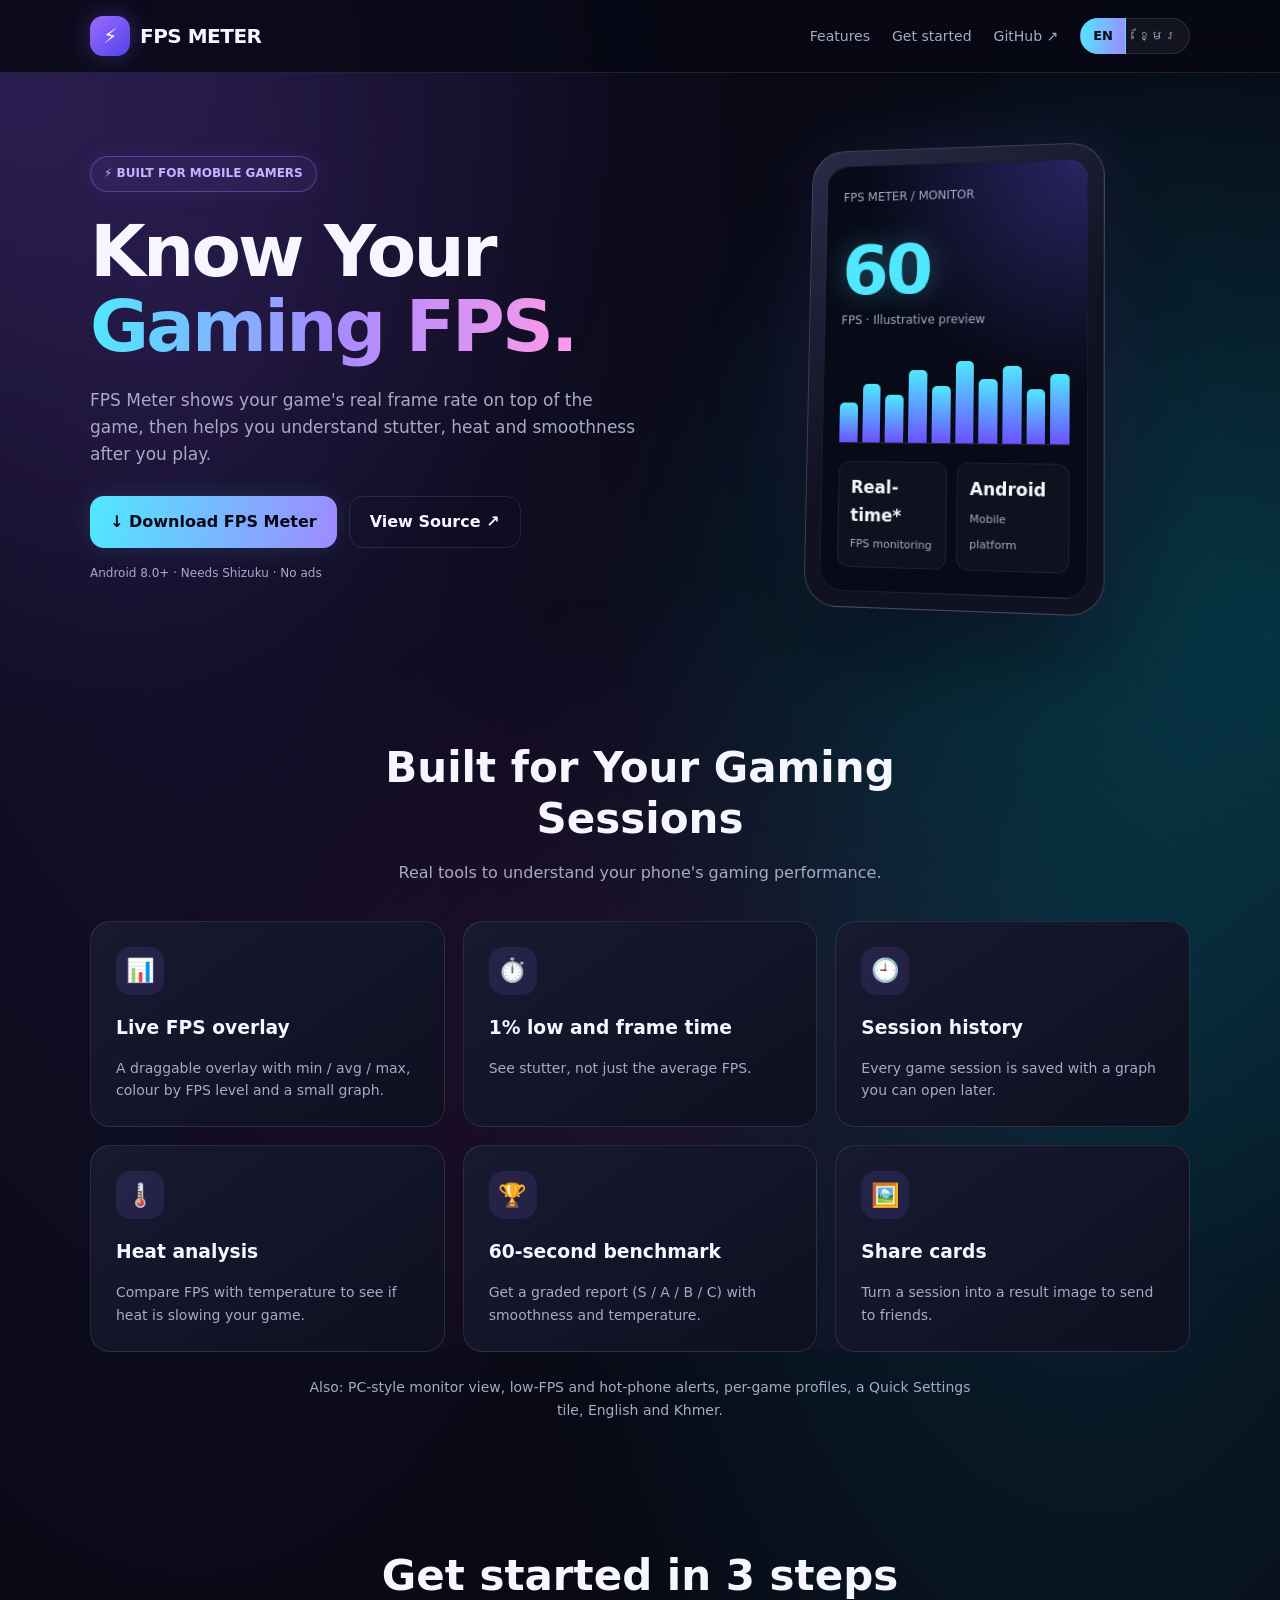
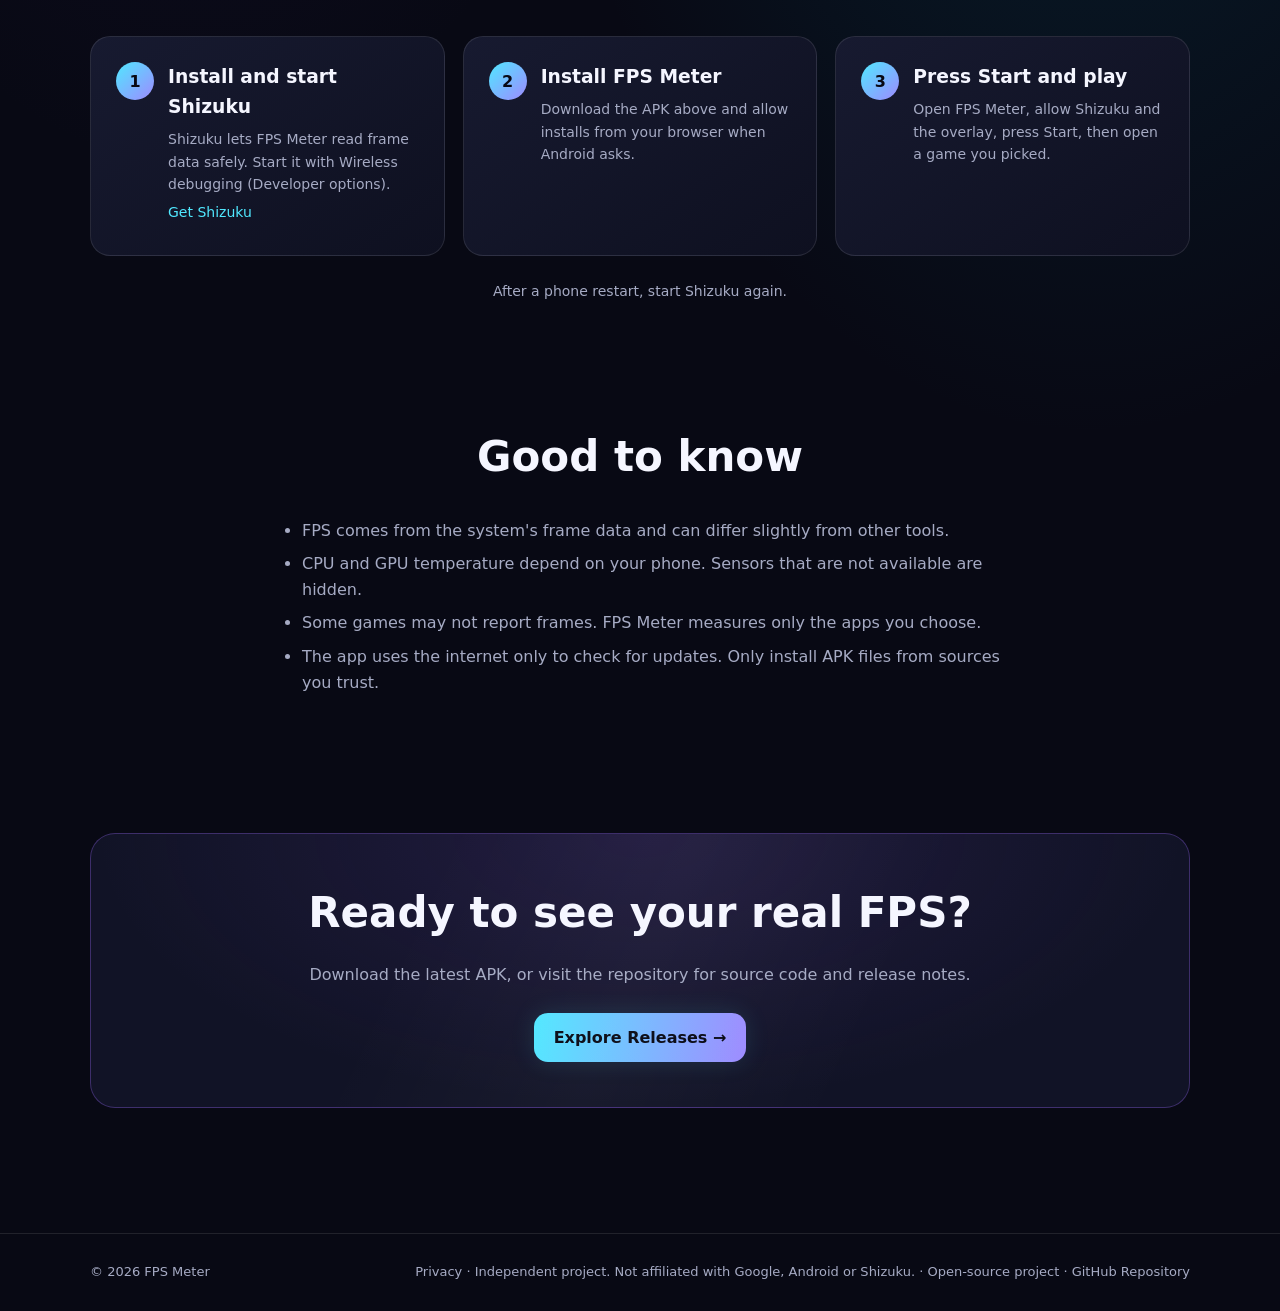
==== commit f778eedf: "Add files via upload" ====
--- a/index.html
+++ b/index.html
@@ -14,124 +14,7 @@
 <meta property="og:url" content="https://ahyakonbong5-create.github.io/Fps-meter/">
 <meta property="og:type" content="website">
 <meta property="og:site_name" content="FPS Meter">
-<style>
-body{position:relative;isolation:isolate}
-body::before{content:"";position:fixed;inset:-50%;z-index:-1;pointer-events:none;background:radial-gradient(circle at 25% 30%,#8b5cf633 0,transparent 28%),radial-gradient(circle at 75% 60%,#00e5ff25 0,transparent 30%),radial-gradient(circle at 50% 85%,#ff39d415 0,transparent 25%);animation:neonDrift 12s ease-in-out infinite alternate}
-body::after{content:"";position:fixed;inset:0;z-index:-1;pointer-events:none;opacity:.16;background-image:linear-gradient(#ffffff0b 1px,transparent 1px),linear-gradient(90deg,#ffffff0b 1px,transparent 1px);background-size:38px 38px;mask-image:linear-gradient(to bottom,black,transparent 90%)}
-.logo{animation:logoPulse 3s ease-in-out infinite}
-.badge{box-shadow:0 0 22px #9b6bff18;animation:badgeGlow 3s ease-in-out infinite}
-.gradient-text{background-size:200% auto;animation:gradientFlow 5s linear infinite}
-.device-wrap{position:relative}
-.device-wrap::before{content:"";position:absolute;width:250px;height:250px;border-radius:50%;background:#8b5cf62b;filter:blur(65px);animation:auraPulse 4s ease-in-out infinite;pointer-events:none}
-.device{position:relative;z-index:1;transition:box-shadow .35s ease;will-change:transform}
-.device:hover{box-shadow:0 35px 100px #000a,0 0 45px #50e8ff30,0 0 85px #9b6bff30}
-.fps-number{animation:fpsGlow 2.5s ease-in-out infinite}
-.bar{transform-origin:bottom;animation:grow 1s ease-out both,barPulse 2s ease-in-out infinite alternate}
-.bar:nth-child(2n){animation-delay:.15s,.3s}
-.bar:nth-child(3n){animation-delay:.3s,.6s}
-.card{position:relative;overflow:hidden;isolation:isolate}
-.card::before{content:"";position:absolute;inset:0;z-index:-1;opacity:0;background:linear-gradient(120deg,transparent 15%,#50e8ff12 50%,transparent 85%);transform:translateX(-100%);transition:opacity .3s}
-.card:hover::before{opacity:1;animation:cardShine .8s ease}
-.card:hover .icon{transform:translateY(-3px) scale(1.06);box-shadow:0 0 24px #9b6bff25}
-.icon{transition:transform .25s,box-shadow .25s}
-.primary{box-shadow:0 0 25px #50e8ff20;transition:transform .2s,box-shadow .2s,filter .2s}
-.primary:hover{box-shadow:0 0 25px #50e8ff40,0 0 45px #9b6bff30;filter:brightness(1.12)}
-.cta{position:relative;overflow:hidden}
-.cta::before{content:"";position:absolute;top:-100%;left:-50%;width:200%;height:300%;pointer-events:none;background:linear-gradient(115deg,transparent 40%,#ffffff08 50%,transparent 60%);animation:ctaShine 7s linear infinite}
-@keyframes neonDrift{from{transform:translate3d(-2%,-1%,0) rotate(0deg)}to{transform:translate3d(2%,1%,0) rotate(8deg)}}
-@keyframes logoPulse{0%,100%{box-shadow:0 0 18px #9065ff35}50%{box-shadow:0 0 32px #50e8ff65}}
-@keyframes badgeGlow{0%,100%{border-color:#9b6bff66}50%{border-color:#50e8ff99}}
-@keyframes gradientFlow{to{background-position:200% center}}
-@keyframes auraPulse{0%,100%{transform:scale(.85);opacity:.55}50%{transform:scale(1.15);opacity:1}}
-@keyframes fpsGlow{0%,100%{text-shadow:0 0 18px #50e8ff35}50%{text-shadow:0 0 25px #50e8ff90,0 0 45px #50e8ff35}}
-@keyframes barPulse{from{filter:brightness(.75)}to{filter:brightness(1.35)}}
-@keyframes cardShine{from{transform:translateX(-100%)}to{transform:translateX(100%)}}
-@keyframes ctaShine{from{transform:translateX(-35%)}to{transform:translateX(35%)}}
-@media (max-width:760px){body::after{background-size:30px 30px}.device-wrap::before{filter:blur(45px)}}
-@media (prefers-reduced-motion:reduce){body::before,body::after,.logo,.badge,.gradient-text,.device-wrap::before,.fps-number,.bar,.cta::before{animation:none!important}}
-
-:root{color-scheme:dark;--bg:#080914;--panel:#111426;--text:#f5f6ff;--muted:#a6abc4;--purple:#9b6bff;--cyan:#50e8ff;--border:rgba(255,255,255,.1)}
-*{box-sizing:border-box}
-html{scroll-behavior:smooth}
-body{margin:0;font-family:system-ui,-apple-system,"Noto Sans Khmer",sans-serif;color:var(--text);background:radial-gradient(ellipse at 15% 10%,#39216a55,transparent 40%),radial-gradient(ellipse at 85% 35%,#075c7350,transparent 38%),var(--bg);line-height:1.6;overflow-x:hidden}
-a{color:inherit;text-decoration:none}
-.container{width:min(1100px,90%);margin:auto}
-.navbar{position:sticky;top:0;z-index:10;backdrop-filter:blur(18px);background:#080914d9;border-bottom:1px solid var(--border)}
-.nav-inner{min-height:72px;display:flex;align-items:center;justify-content:space-between;gap:14px}
-.brand{display:flex;align-items:center;gap:10px;font-size:20px;font-weight:850;letter-spacing:-.5px}
-.logo{width:40px;height:40px;display:grid;place-items:center;border-radius:13px;background:linear-gradient(135deg,var(--purple),#5144e9);box-shadow:0 0 25px #9065ff50}
-.nav-links{display:flex;align-items:center;gap:22px;color:var(--muted);font-size:14px}
-.nav-links a:hover{color:var(--cyan)}
-.lang{display:flex}
-.lang button{background:#ffffff0d;border:1px solid var(--border);color:var(--muted);padding:7px 12px;font:inherit;font-size:13px;cursor:pointer}
-.lang button:first-child{border-radius:999px 0 0 999px}
-.lang button:last-child{border-radius:0 999px 999px 0;border-left:0}
-.lang button.on{background:linear-gradient(100deg,var(--cyan),#9e8aff);color:#080914;border-color:transparent;font-weight:800}
-.button{display:inline-flex;justify-content:center;align-items:center;gap:8px;min-height:48px;padding:12px 20px;border:1px solid var(--border);border-radius:14px;font-weight:750;transition:transform .2s,box-shadow .2s}
-.button:hover{transform:translateY(-3px);box-shadow:0 10px 35px #8e65ff35}
-.primary{color:#080914;background:linear-gradient(100deg,var(--cyan),#9e8aff);border:none}
-.hero{min-height:590px;display:grid;grid-template-columns:1.1fr .9fr;align-items:center;gap:45px;padding-top:70px;padding-bottom:70px}
-.badge{display:inline-flex;align-items:center;gap:8px;border:1px solid #9b6bff66;background:#9b6bff15;color:#c6b3ff;border-radius:999px;padding:7px 13px;font-size:12px;font-weight:750}
-h1{font-size:clamp(42px,6vw,72px);line-height:1.05;letter-spacing:-2.8px;margin:22px 0}
-.gradient-text{background:linear-gradient(90deg,var(--cyan),#a68aff,#ff9be8);-webkit-background-clip:text;background-clip:text;color:transparent}
-.hero-copy{max-width:560px;color:var(--muted);font-size:17px}
-.actions{display:flex;flex-wrap:wrap;gap:12px;margin-top:28px}
-.note{margin-top:16px;font-size:12px;color:var(--muted)}
-.device-wrap{display:grid;place-items:center;perspective:1000px}
-.device{width:min(300px,85%);min-height:390px;padding:15px;border-radius:34px;border:1px solid #ffffff30;background:linear-gradient(145deg,#272b46,#101221 55%);box-shadow:0 30px 90px #0008,0 0 70px #8e65ff25;transform:rotateY(-9deg) rotateX(4deg);animation:float 5s ease-in-out infinite}
-.screen{min-height:360px;border-radius:23px;padding:23px 17px;background:radial-gradient(circle at top right,#2a2363,transparent 45%),#080a17;border:1px solid #ffffff13}
-.screen-label{color:var(--muted);font-size:12px}
-.fps-number{font-size:70px;font-weight:900;line-height:1.2;letter-spacing:-3px;margin-top:24px;color:var(--cyan);text-shadow:0 0 30px #50e8ff55}
-.fps-caption{color:var(--muted);font-size:12px}
-.chart{height:90px;display:flex;align-items:end;gap:5px;margin-top:25px;border-bottom:1px solid #ffffff20}
-.bar{flex:1;height:var(--h);border-radius:5px 5px 0 0;background:linear-gradient(to top,#6c52ff,var(--cyan));animation:grow 1s ease-out both}
-.stats{display:grid;grid-template-columns:1fr 1fr;gap:10px;margin-top:18px}
-.stat{padding:12px;border-radius:12px;background:#ffffff08;border:1px solid #ffffff10}
-.stat strong{display:block;font-size:17px}
-.stat span{font-size:11px;color:var(--muted)}
-.section{padding:65px 0}
-.section-heading{text-align:center;max-width:650px;margin:0 auto 35px}
-.section-heading h2{font-size:clamp(29px,4vw,42px);line-height:1.2;margin:0 0 12px}
-.section-heading p{color:var(--muted)}
-.cards{display:grid;grid-template-columns:repeat(3,1fr);gap:18px}
-.card{padding:25px;background:linear-gradient(145deg,#171a30,#0e1020);border:1px solid var(--border);border-radius:20px;transition:transform .25s,border-color .25s}
-.card:hover{transform:translateY(-6px);border-color:#9b6bff99}
-.icon{width:48px;height:48px;display:grid;place-items:center;border-radius:15px;background:#9b6bff20;font-size:23px;margin-bottom:18px}
-.card h3{margin:0 0 9px}
-.card p{color:var(--muted);font-size:14px;margin-bottom:0}
-.more{text-align:center;color:var(--muted);margin:24px auto 0;max-width:680px;font-size:14px}
-.steps{display:grid;grid-template-columns:repeat(3,1fr);gap:18px}
-.step{display:flex;gap:14px}
-.num{flex:none;width:38px;height:38px;border-radius:50%;display:grid;place-items:center;font-weight:850;color:#080914;background:linear-gradient(135deg,var(--cyan),#9e8aff)}
-.step h3{margin:0 0 6px}
-.step p{margin:0 0 6px}
-.step a{color:var(--cyan)}
-.gal{display:grid;grid-template-columns:repeat(auto-fit,minmax(190px,1fr));gap:16px}
-.gal img{width:100%;border-radius:18px;border:1px solid var(--border)}
-.know{max-width:720px;margin:0 auto;padding-left:22px;color:var(--muted)}
-.know li{margin:8px 0}
-.cta{text-align:center;padding:45px 25px;border:1px solid #9b6bff50;border-radius:25px;background:radial-gradient(ellipse at top,#603ba333,transparent 70%),#111326}
-.cta h2{font-size:clamp(28px,4vw,42px);margin:0 0 12px}
-.cta p{color:var(--muted);margin-bottom:25px}
-footer{margin-top:60px;border-top:1px solid var(--border);padding:28px 0;color:var(--muted);font-size:13px}
-.footer-inner{display:flex;flex-wrap:wrap;align-items:center;justify-content:space-between;gap:12px}
-.footer-inner a:hover{color:var(--cyan)}
-.reveal{opacity:0;transform:translateY(20px);transition:opacity .7s,transform .7s}
-.reveal.visible{opacity:1;transform:translateY(0)}
-@keyframes float{0%,100%{transform:translateY(0) rotateY(-9deg) rotateX(4deg)}50%{transform:translateY(-12px) rotateY(-5deg) rotateX(2deg)}}
-@keyframes grow{from{height:0}to{height:var(--h)}}
-@media (max-width:760px){
-.nav-links{gap:12px;font-size:12px}
-.nav-links .hide-mobile{display:none}
-.hero{grid-template-columns:1fr;text-align:center;padding-top:55px}
-.hero-copy{margin:auto}
-.actions{justify-content:center}
-.device{width:270px}
-.cards,.steps{grid-template-columns:1fr}
-h1{letter-spacing:-1.7px}
-}
-@media (prefers-reduced-motion:reduce){*,*::before,*::after{animation-duration:.01ms!important;animation-iteration-count:1!important;scroll-behavior:auto!important;transition-duration:.01ms!important}.reveal{opacity:1;transform:none}}
-</style>
+<link rel="stylesheet" href="style.css">
 </head>
 
 <body>
@@ -139,8 +22,8 @@
   <div class="container nav-inner">
     <a class="brand" href="#home" aria-label="FPS Meter home"><span class="logo">⚡</span><span>FPS METER</span></a>
     <nav class="nav-links" aria-label="Main navigation">
-      <a class="hide-mobile" href="#features" data-k="nFeat"></a>
-      <a class="hide-mobile" href="#start" data-k="nStart"></a>
+      <a class="hide-mobile" href="#features" data-k="nFeat">Features</a>
+      <a class="hide-mobile" href="#start" data-k="nStart">Get started</a>
       <a href="https://github.com/ahyakonbong5-create/Fps-meter" target="_blank" rel="noopener">GitHub ↗</a>
       <div class="lang"><button data-l="en">EN</button><button data-l="km">ខ្មែរ</button></div>
     </nav>
@@ -150,14 +33,14 @@
 <main>
   <section class="container hero" id="home">
     <div>
-      <span class="badge" data-k="badge"></span>
-      <h1><span data-k="h1a"></span><br><span class="gradient-text" data-k="h1b"></span></h1>
-      <p class="hero-copy" data-k="lead"></p>
+      <span class="badge" data-k="badge">⚡ BUILT FOR MOBILE GAMERS</span>
+      <h1><span data-k="h1a">Know Your</span><br><span class="gradient-text" data-k="h1b">Gaming FPS.</span></h1>
+      <p class="hero-copy" data-k="lead">FPS Meter shows your game's real frame rate on top of the game, then helps you understand stutter, heat and smoothness after you play.</p>
       <div class="actions">
-        <a class="button primary" id="dl" href="https://github.com/ahyakonbong5-create/Fps-meter/releases" data-k="dl"></a>
-        <a class="button" href="https://github.com/ahyakonbong5-create/Fps-meter" target="_blank" rel="noopener" data-k="src"></a>
+        <a class="button primary" id="dl" href="https://github.com/ahyakonbong5-create/Fps-meter/releases" data-k="dl">↓ Download FPS Meter</a>
+        <a class="button" href="https://github.com/ahyakonbong5-create/Fps-meter" target="_blank" rel="noopener" data-k="src">View Source ↗</a>
       </div>
-      <p class="note"><span data-k="req"></span> <span id="ver"></span></p>
+      <p class="note"><span data-k="req">Android 8.0+ · Needs Shizuku · No ads</span> <span id="ver"></span></p>
     </div>
 
     <div class="device-wrap" aria-label="Illustration of an FPS monitoring screen">
@@ -185,24 +68,24 @@
   <section class="section" id="features">
     <div class="container">
       <div class="section-heading reveal">
-        <h2 data-k="feat"></h2>
-        <p data-k="featSub"></p>
+        <h2 data-k="feat">Built for Your Gaming Sessions</h2>
+        <p data-k="featSub">Real tools to understand your phone's gaming performance.</p>
       </div>
       <div class="cards">
-        <article class="card reveal"><div class="icon">📊</div><h3 data-k="f1t"></h3><p data-k="f1d"></p></article>
-        <article class="card reveal"><div class="icon">⏱️</div><h3 data-k="f2t"></h3><p data-k="f2d"></p></article>
-        <article class="card reveal"><div class="icon">🕘</div><h3 data-k="f3t"></h3><p data-k="f3d"></p></article>
-        <article class="card reveal"><div class="icon">🌡️</div><h3 data-k="f4t"></h3><p data-k="f4d"></p></article>
-        <article class="card reveal"><div class="icon">🏆</div><h3 data-k="f5t"></h3><p data-k="f5d"></p></article>
-        <article class="card reveal"><div class="icon">🖼️</div><h3 data-k="f6t"></h3><p data-k="f6d"></p></article>
+        <article class="card reveal"><div class="icon">📊</div><h3 data-k="f1t">Live FPS overlay</h3><p data-k="f1d">A draggable overlay with min / avg / max, colour by FPS level and a small graph.</p></article>
+        <article class="card reveal"><div class="icon">⏱️</div><h3 data-k="f2t">1% low and frame time</h3><p data-k="f2d">See stutter, not just the average FPS.</p></article>
+        <article class="card reveal"><div class="icon">🕘</div><h3 data-k="f3t">Session history</h3><p data-k="f3d">Every game session is saved with a graph you can open later.</p></article>
+        <article class="card reveal"><div class="icon">🌡️</div><h3 data-k="f4t">Heat analysis</h3><p data-k="f4d">Compare FPS with temperature to see if heat is slowing your game.</p></article>
+        <article class="card reveal"><div class="icon">🏆</div><h3 data-k="f5t">60-second benchmark</h3><p data-k="f5d">Get a graded report (S / A / B / C) with smoothness and temperature.</p></article>
+        <article class="card reveal"><div class="icon">🖼️</div><h3 data-k="f6t">Share cards</h3><p data-k="f6d">Turn a session into a result image to send to friends.</p></article>
       </div>
-      <p class="more" data-k="more"></p>
+      <p class="more" data-k="more">Also: PC-style monitor view, low-FPS and hot-phone alerts, per-game profiles, a Quick Settings tile, English and Khmer.</p>
     </div>
   </section>
 
   <section class="section" id="shots" style="display:none">
     <div class="container">
-      <div class="section-heading"><h2 data-k="shots"></h2></div>
+      <div class="section-heading"><h2 data-k="shots">Screenshots</h2></div>
       <div class="gal">
         <img src="shot-home.jpg" alt="Home screen" onload="document.getElementById('shots').style.display='block'" onerror="this.style.display='none'">
         <img src="shot-history.jpg" alt="History graph" onload="document.getElementById('shots').style.display='block'" onerror="this.style.display='none'">
@@ -213,28 +96,34 @@
 
   <section class="section" id="start">
     <div class="container">
-      <div class="section-heading reveal"><h2 data-k="start"></h2></div>
+      <div class="section-heading reveal"><h2 data-k="start">Get started in 3 steps</h2></div>
       <div class="steps">
         <div class="card step reveal"><div class="num">1</div><div>
-          <h3 data-k="s1t"></h3><p data-k="s1d"></p>
-          <p><a href="https://shizuku.rikka.app/" target="_blank" rel="noopener" data-k="getshz"></a></p>
+          <h3 data-k="s1t">Install and start Shizuku</h3>
+          <p data-k="s1d">Shizuku lets FPS Meter read frame data safely. Start it with Wireless debugging (Developer options).</p>
+          <p><a href="https://shizuku.rikka.app/" target="_blank" rel="noopener" data-k="getshz">Get Shizuku</a></p>
         </div></div>
         <div class="card step reveal"><div class="num">2</div><div>
-          <h3 data-k="s2t"></h3><p data-k="s2d"></p>
+          <h3 data-k="s2t">Install FPS Meter</h3>
+          <p data-k="s2d">Download the APK above and allow installs from your browser when Android asks.</p>
         </div></div>
         <div class="card step reveal"><div class="num">3</div><div>
-          <h3 data-k="s3t"></h3><p data-k="s3d"></p>
+          <h3 data-k="s3t">Press Start and play</h3>
+          <p data-k="s3d">Open FPS Meter, allow Shizuku and the overlay, press Start, then open a game you picked.</p>
         </div></div>
       </div>
-      <p class="more" data-k="restart"></p>
+      <p class="more" data-k="restart">After a phone restart, start Shizuku again.</p>
     </div>
   </section>
 
   <section class="section">
     <div class="container">
-      <div class="section-heading reveal"><h2 data-k="know"></h2></div>
+      <div class="section-heading reveal"><h2 data-k="know">Good to know</h2></div>
       <ul class="know reveal">
-        <li data-k="k1"></li><li data-k="k2"></li><li data-k="k3"></li><li data-k="k4"></li>
+        <li data-k="k1">FPS comes from the system's frame data and can differ slightly from other tools.</li>
+        <li data-k="k2">CPU and GPU temperature depend on your phone. Sensors that are not available are hidden.</li>
+        <li data-k="k3">Some games may not report frames. FPS Meter measures only the apps you choose.</li>
+        <li data-k="k4">The app uses the internet only to check for updates. Only install APK files from sources you trust.</li>
       </ul>
     </div>
   </section>
@@ -242,9 +131,9 @@
   <section class="section" id="about">
     <div class="container">
       <div class="cta reveal">
-        <h2 data-k="ctaT"></h2>
-        <p data-k="ctaD"></p>
-        <a class="button primary" href="https://github.com/ahyakonbong5-create/Fps-meter/releases" data-k="ctaB"></a>
+        <h2 data-k="ctaT">Ready to see your real FPS?</h2>
+        <p data-k="ctaD">Download the latest APK, or visit the repository for source code and release notes.</p>
+        <a class="button primary" href="https://github.com/ahyakonbong5-create/Fps-meter/releases" data-k="ctaB">Explore Releases →</a>
       </div>
     </div>
   </section>
@@ -252,388 +141,16 @@
 
 <footer>
   <div class="container footer-inner">
-    <span>© <span id="year"></span> FPS Meter</span>
+    <span>© <span id="year">2026</span> FPS Meter</span>
     <span>
-      <a href="privacy.html" data-k="priv"></a> ·
-      <span data-k="foot"></span> ·
+      <a href="privacy.html" data-k="priv">Privacy</a> ·
+      <span data-k="foot">Independent project. Not affiliated with Google, Android or Shizuku.</span> ·
       Open-source project ·
       <a href="https://github.com/ahyakonbong5-create/Fps-meter">GitHub Repository</a>
     </span>
   </div>
 </footer>
 
-<script>
-var REPO="ahyakonbong5-create/Fps-meter";
-var T={
-en:{nFeat:"Features",nStart:"Get started",src:"View Source ↗",badge:"⚡ BUILT FOR MOBILE GAMERS",h1a:"Know Your",h1b:"Gaming FPS.",
-lead:"FPS Meter shows your game's real frame rate on top of the game, then helps you understand stutter, heat and smoothness after you play.",
-dl:"↓ Download FPS Meter",req:"Android 8.0+ · Needs Shizuku · No ads",
-feat:"Built for Your Gaming Sessions",featSub:"Real tools to understand your phone's gaming performance.",
-f1t:"Live FPS overlay",f1d:"A draggable overlay with min / avg / max, colour by FPS level and a small graph.",
-f2t:"1% low and frame time",f2d:"See stutter, not just the average FPS.",
-f3t:"Session history",f3d:"Every game session is saved with a graph you can open later.",
-f4t:"Heat analysis",f4d:"Compare FPS with temperature to see if heat is slowing your game.",
-f5t:"60-second benchmark",f5d:"Get a graded report (S / A / B / C) with smoothness and temperature.",
-f6t:"Share cards",f6d:"Turn a session into a result image to send to friends.",
-more:"Also: PC-style monitor view, low-FPS and hot-phone alerts, per-game profiles, a Quick Settings tile, English and Khmer.",
-shots:"Screenshots",start:"Get started in 3 steps",
-s1t:"Install and start Shizuku",s1d:"Shizuku lets FPS Meter read frame data safely. Start it with Wireless debugging (Developer options).",getshz:"Get Shizuku",
-s2t:"Install FPS Meter",s2d:"Download the APK above and allow installs from your browser when Android asks.",
-s3t:"Press Start and play",s3d:"Open FPS Meter, allow Shizuku and the overlay, press Start, then open a game you picked.",
-restart:"After a phone restart, start Shizuku again.",
-know:"Good to know",
-k1:"FPS comes from the system's frame data and can differ slightly from other tools.",
-k2:"CPU and GPU temperature depend on your phone. Sensors that are not available are hidden.",
-k3:"Some games may not report frames. FPS Meter measures only the apps you choose.",
-k4:"The app uses the internet only to check for updates. Only install APK files from sources you trust.",
-ctaT:"Ready to see your real FPS?",ctaD:"Download the latest APK, or visit the repository for source code and release notes.",ctaB:"Explore Releases →",
-priv:"Privacy",foot:"Independent project. Not affiliated with Google, Android or Shizuku.",latest:"Latest: "},
-km:{nFeat:"មុខងារ",nStart:"ចាប់ផ្តើម",src:"មើលកូដ ↗",badge:"⚡ បង្កើតសម្រាប់អ្នកលេងហ្គេមលើទូរស័ព្ទ",h1a:"ស្គាល់",h1b:"FPS ហ្គេមរបស់អ្នក។",
-lead:"FPS Meter បង្ហាញអត្រាស៊ុមពិតនៃហ្គេមលើអេក្រង់ ហើយជួយអ្នកយល់ពីការគាំង កម្តៅ និងភាពរលូន បន្ទាប់ពីលេង។",
-dl:"↓ ទាញយក FPS Meter",req:"Android 8.0+ · ត្រូវការ Shizuku · គ្មានផ្សាយពាណិជ្ជកម្ម",
-feat:"បង្កើតសម្រាប់ការលេងរបស់អ្នក",featSub:"ឧបករណ៍ពិតដើម្បីយល់ពីសមត្ថភាពលេងហ្គេមរបស់ទូរស័ព្ទអ្នក។",
-f1t:"FPS ផ្ទាល់លើអេក្រង់",f1d:"ផ្ទាំងអូសបានដែលបង្ហាញ min <!DOCTYPE html>
-<html lang="en">
-<head>
-<meta charset="UTF-8">
-<meta name="viewport" content="width=device-width, initial-scale=1">
-<meta name="theme-color" content="#080914">
-<meta name="google-site-verification" content="eZuJ8NrY7YmYtecvzqcrrQZqKAxhl2y6fu5FxsQAZ-A">
-<title>FPS Meter - Android Gaming Performance Monitor</title>
-<meta name="description" content="FPS Meter shows your game's real FPS on Android, with 1% low, heat analysis, a 60-second benchmark and session history.">
-<meta name="robots" content="index, follow">
-<link rel="canonical" href="https://ahyakonbong5-create.github.io/Fps-meter/">
-<meta property="og:title" content="FPS Meter - Android Gaming Performance Monitor">
-<meta property="og:description" content="Real FPS overlay for Android games, with 1% low, heat analysis and a 60-second benchmark.">
-<meta property="og:url" content="https://ahyakonbong5-create.github.io/Fps-meter/">
-<meta property="og:type" content="website">
-<meta property="og:site_name" content="FPS Meter">
-<style>
-body{position:relative;isolation:isolate}
-body::before{content:"";position:fixed;inset:-50%;z-index:-1;pointer-events:none;background:radial-gradient(circle at 25% 30%,#8b5cf633 0,transparent 28%),radial-gradient(circle at 75% 60%,#00e5ff25 0,transparent 30%),radial-gradient(circle at 50% 85%,#ff39d415 0,transparent 25%);animation:neonDrift 12s ease-in-out infinite alternate}
-body::after{content:"";position:fixed;inset:0;z-index:-1;pointer-events:none;opacity:.16;background-image:linear-gradient(#ffffff0b 1px,transparent 1px),linear-gradient(90deg,#ffffff0b 1px,transparent 1px);background-size:38px 38px;mask-image:linear-gradient(to bottom,black,transparent 90%)}
-.logo{animation:logoPulse 3s ease-in-out infinite}
-.badge{box-shadow:0 0 22px #9b6bff18;animation:badgeGlow 3s ease-in-out infinite}
-.gradient-text{background-size:200% auto;animation:gradientFlow 5s linear infinite}
-.device-wrap{position:relative}
-.device-wrap::before{content:"";position:absolute;width:250px;height:250px;border-radius:50%;background:#8b5cf62b;filter:blur(65px);animation:auraPulse 4s ease-in-out infinite;pointer-events:none}
-.device{position:relative;z-index:1;transition:box-shadow .35s ease;will-change:transform}
-.device:hover{box-shadow:0 35px 100px #000a,0 0 45px #50e8ff30,0 0 85px #9b6bff30}
-.fps-number{animation:fpsGlow 2.5s ease-in-out infinite}
-.bar{transform-origin:bottom;animation:grow 1s ease-out both,barPulse 2s ease-in-out infinite alternate}
-.bar:nth-child(2n){animation-delay:.15s,.3s}
-.bar:nth-child(3n){animation-delay:.3s,.6s}
-.card{position:relative;overflow:hidden;isolation:isolate}
-.card::before{content:"";position:absolute;inset:0;z-index:-1;opacity:0;background:linear-gradient(120deg,transparent 15%,#50e8ff12 50%,transparent 85%);transform:translateX(-100%);transition:opacity .3s}
-.card:hover::before{opacity:1;animation:cardShine .8s ease}
-.card:hover .icon{transform:translateY(-3px) scale(1.06);box-shadow:0 0 24px #9b6bff25}
-.icon{transition:transform .25s,box-shadow .25s}
-.primary{box-shadow:0 0 25px #50e8ff20;transition:transform .2s,box-shadow .2s,filter .2s}
-.primary:hover{box-shadow:0 0 25px #50e8ff40,0 0 45px #9b6bff30;filter:brightness(1.12)}
-.cta{position:relative;overflow:hidden}
-.cta::before{content:"";position:absolute;top:-100%;left:-50%;width:200%;height:300%;pointer-events:none;background:linear-gradient(115deg,transparent 40%,#ffffff08 50%,transparent 60%);animation:ctaShine 7s linear infinite}
-@keyframes neonDrift{from{transform:translate3d(-2%,-1%,0) rotate(0deg)}to{transform:translate3d(2%,1%,0) rotate(8deg)}}
-@keyframes logoPulse{0%,100%{box-shadow:0 0 18px #9065ff35}50%{box-shadow:0 0 32px #50e8ff65}}
-@keyframes badgeGlow{0%,100%{border-color:#9b6bff66}50%{border-color:#50e8ff99}}
-@keyframes gradientFlow{to{background-position:200% center}}
-@keyframes auraPulse{0%,100%{transform:scale(.85);opacity:.55}50%{transform:scale(1.15);opacity:1}}
-@keyframes fpsGlow{0%,100%{text-shadow:0 0 18px #50e8ff35}50%{text-shadow:0 0 25px #50e8ff90,0 0 45px #50e8ff35}}
-@keyframes barPulse{from{filter:brightness(.75)}to{filter:brightness(1.35)}}
-@keyframes cardShine{from{transform:translateX(-100%)}to{transform:translateX(100%)}}
-@keyframes ctaShine{from{transform:translateX(-35%)}to{transform:translateX(35%)}}
-@media (max-width:760px){body::after{background-size:30px 30px}.device-wrap::before{filter:blur(45px)}}
-@media (prefers-reduced-motion:reduce){body::before,body::after,.logo,.badge,.gradient-text,.device-wrap::before,.fps-number,.bar,.cta::before{animation:none!important}}
-
-:root{color-scheme:dark;--bg:#080914;--panel:#111426;--text:#f5f6ff;--muted:#a6abc4;--purple:#9b6bff;--cyan:#50e8ff;--border:rgba(255,255,255,.1)}
-*{box-sizing:border-box}
-html{scroll-behavior:smooth}
-body{margin:0;font-family:system-ui,-apple-system,"Noto Sans Khmer",sans-serif;color:var(--text);background:radial-gradient(ellipse at 15% 10%,#39216a55,transparent 40%),radial-gradient(ellipse at 85% 35%,#075c7350,transparent 38%),var(--bg);line-height:1.6;overflow-x:hidden}
-a{color:inherit;text-decoration:none}
-.container{width:min(1100px,90%);margin:auto}
-.navbar{position:sticky;top:0;z-index:10;backdrop-filter:blur(18px);background:#080914d9;border-bottom:1px solid var(--border)}
-.nav-inner{min-height:72px;display:flex;align-items:center;justify-content:space-between;gap:14px}
-.brand{display:flex;align-items:center;gap:10px;font-size:20px;font-weight:850;letter-spacing:-.5px}
-.logo{width:40px;height:40px;display:grid;place-items:center;border-radius:13px;background:linear-gradient(135deg,var(--purple),#5144e9);box-shadow:0 0 25px #9065ff50}
-.nav-links{display:flex;align-items:center;gap:22px;color:var(--muted);font-size:14px}
-.nav-links a:hover{color:var(--cyan)}
-.lang{display:flex}
-.lang button{background:#ffffff0d;border:1px solid var(--border);color:var(--muted);padding:7px 12px;font:inherit;font-size:13px;cursor:pointer}
-.lang button:first-child{border-radius:999px 0 0 999px}
-.lang button:last-child{border-radius:0 999px 999px 0;border-left:0}
-.lang button.on{background:linear-gradient(100deg,var(--cyan),#9e8aff);color:#080914;border-color:transparent;font-weight:800}
-.button{display:inline-flex;justify-content:center;align-items:center;gap:8px;min-height:48px;padding:12px 20px;border:1px solid var(--border);border-radius:14px;font-weight:750;transition:transform .2s,box-shadow .2s}
-.button:hover{transform:translateY(-3px);box-shadow:0 10px 35px #8e65ff35}
-.primary{color:#080914;background:linear-gradient(100deg,var(--cyan),#9e8aff);border:none}
-.hero{min-height:590px;display:grid;grid-template-columns:1.1fr .9fr;align-items:center;gap:45px;padding-top:70px;padding-bottom:70px}
-.badge{display:inline-flex;align-items:center;gap:8px;border:1px solid #9b6bff66;background:#9b6bff15;color:#c6b3ff;border-radius:999px;padding:7px 13px;font-size:12px;font-weight:750}
-h1{font-size:clamp(42px,6vw,72px);line-height:1.05;letter-spacing:-2.8px;margin:22px 0}
-.gradient-text{background:linear-gradient(90deg,var(--cyan),#a68aff,#ff9be8);-webkit-background-clip:text;background-clip:text;color:transparent}
-.hero-copy{max-width:560px;color:var(--muted);font-size:17px}
-.actions{display:flex;flex-wrap:wrap;gap:12px;margin-top:28px}
-.note{margin-top:16px;font-size:12px;color:var(--muted)}
-.device-wrap{display:grid;place-items:center;perspective:1000px}
-.device{width:min(300px,85%);min-height:390px;padding:15px;border-radius:34px;border:1px solid #ffffff30;background:linear-gradient(145deg,#272b46,#101221 55%);box-shadow:0 30px 90px #0008,0 0 70px #8e65ff25;transform:rotateY(-9deg) rotateX(4deg);animation:float 5s ease-in-out infinite}
-.screen{min-height:360px;border-radius:23px;padding:23px 17px;background:radial-gradient(circle at top right,#2a2363,transparent 45%),#080a17;border:1px solid #ffffff13}
-.screen-label{color:var(--muted);font-size:12px}
-.fps-number{font-size:70px;font-weight:900;line-height:1.2;letter-spacing:-3px;margin-top:24px;color:var(--cyan);text-shadow:0 0 30px #50e8ff55}
-.fps-caption{color:var(--muted);font-size:12px}
-.chart{height:90px;display:flex;align-items:end;gap:5px;margin-top:25px;border-bottom:1px solid #ffffff20}
-.bar{flex:1;height:var(--h);border-radius:5px 5px 0 0;background:linear-gradient(to top,#6c52ff,var(--cyan));animation:grow 1s ease-out both}
-.stats{display:grid;grid-template-columns:1fr 1fr;gap:10px;margin-top:18px}
-.stat{padding:12px;border-radius:12px;background:#ffffff08;border:1px solid #ffffff10}
-.stat strong{display:block;font-size:17px}
-.stat span{font-size:11px;color:var(--muted)}
-.section{padding:65px 0}
-.section-heading{text-align:center;max-width:650px;margin:0 auto 35px}
-.section-heading h2{font-size:clamp(29px,4vw,42px);line-height:1.2;margin:0 0 12px}
-.section-heading p{color:var(--muted)}
-.cards{display:grid;grid-template-columns:repeat(3,1fr);gap:18px}
-.card{padding:25px;background:linear-gradient(145deg,#171a30,#0e1020);border:1px solid var(--border);border-radius:20px;transition:transform .25s,border-color .25s}
-.card:hover{transform:translateY(-6px);border-color:#9b6bff99}
-.icon{width:48px;height:48px;display:grid;place-items:center;border-radius:15px;background:#9b6bff20;font-size:23px;margin-bottom:18px}
-.card h3{margin:0 0 9px}
-.card p{color:var(--muted);font-size:14px;margin-bottom:0}
-.more{text-align:center;color:var(--muted);margin:24px auto 0;max-width:680px;font-size:14px}
-.steps{display:grid;grid-template-columns:repeat(3,1fr);gap:18px}
-.step{display:flex;gap:14px}
-.num{flex:none;width:38px;height:38px;border-radius:50%;display:grid;place-items:center;font-weight:850;color:#080914;background:linear-gradient(135deg,var(--cyan),#9e8aff)}
-.step h3{margin:0 0 6px}
-.step p{margin:0 0 6px}
-.step a{color:var(--cyan)}
-.gal{display:grid;grid-template-columns:repeat(auto-fit,minmax(190px,1fr));gap:16px}
-.gal img{width:100%;border-radius:18px;border:1px solid var(--border)}
-.know{max-width:720px;margin:0 auto;padding-left:22px;color:var(--muted)}
-.know li{margin:8px 0}
-.cta{text-align:center;padding:45px 25px;border:1px solid #9b6bff50;border-radius:25px;background:radial-gradient(ellipse at top,#603ba333,transparent 70%),#111326}
-.cta h2{font-size:clamp(28px,4vw,42px);margin:0 0 12px}
-.cta p{color:var(--muted);margin-bottom:25px}
-footer{margin-top:60px;border-top:1px solid var(--border);padding:28px 0;color:var(--muted);font-size:13px}
-.footer-inner{display:flex;flex-wrap:wrap;align-items:center;justify-content:space-between;gap:12px}
-.footer-inner a:hover{color:var(--cyan)}
-.reveal{opacity:0;transform:translateY(20px);transition:opacity .7s,transform .7s}
-.reveal.visible{opacity:1;transform:translateY(0)}
-@keyframes float{0%,100%{transform:translateY(0) rotateY(-9deg) rotateX(4deg)}50%{transform:translateY(-12px) rotateY(-5deg) rotateX(2deg)}}
-@keyframes grow{from{height:0}to{height:var(--h)}}
-@media (max-width:760px){
-.nav-links{gap:12px;font-size:12px}
-.nav-links .hide-mobile{display:none}
-.hero{grid-template-columns:1fr;text-align:center;padding-top:55px}
-.hero-copy{margin:auto}
-.actions{justify-content:center}
-.device{width:270px}
-.cards,.steps{grid-template-columns:1fr}
-h1{letter-spacing:-1.7px}
-}
-@media (prefers-reduced-motion:reduce){*,*::before,*::after{animation-duration:.01ms!important;animation-iteration-count:1!important;scroll-behavior:auto!important;transition-duration:.01ms!important}.reveal{opacity:1;transform:none}}
-</style>
-</head>
-
-<body>
-<header class="navbar">
-  <div class="container nav-inner">
-    <a class="brand" href="#home" aria-label="FPS Meter home"><span class="logo">⚡</span><span>FPS METER</span></a>
-    <nav class="nav-links" aria-label="Main navigation">
-      <a class="hide-mobile" href="#features" data-k="nFeat"></a>
-      <a class="hide-mobile" href="#start" data-k="nStart"></a>
-      <a href="https://github.com/ahyakonbong5-create/Fps-meter" target="_blank" rel="noopener">GitHub ↗</a>
-      <div class="lang"><button data-l="en">EN</button><button data-l="km">ខ្មែរ</button></div>
-    </nav>
-  </div>
-</header>
-
-<main>
-  <section class="container hero" id="home">
-    <div>
-      <span class="badge" data-k="badge"></span>
-      <h1><span data-k="h1a"></span><br><span class="gradient-text" data-k="h1b"></span></h1>
-      <p class="hero-copy" data-k="lead"></p>
-      <div class="actions">
-        <a class="button primary" id="dl" href="https://github.com/ahyakonbong5-create/Fps-meter/releases" data-k="dl"></a>
-        <a class="button" href="https://github.com/ahyakonbong5-create/Fps-meter" target="_blank" rel="noopener" data-k="src"></a>
-      </div>
-      <p class="note"><span data-k="req"></span> <span id="ver"></span></p>
-    </div>
-
-    <div class="device-wrap" aria-label="Illustration of an FPS monitoring screen">
-      <div class="device">
-        <div class="screen">
-          <div class="screen-label">FPS METER / MONITOR</div>
-          <div class="fps-number">60</div>
-          <div class="fps-caption">FPS · Illustrative preview</div>
-          <div class="chart" aria-hidden="true">
-            <span class="bar" style="--h:45%"></span><span class="bar" style="--h:67%"></span>
-            <span class="bar" style="--h:54%"></span><span class="bar" style="--h:82%"></span>
-            <span class="bar" style="--h:64%"></span><span class="bar" style="--h:93%"></span>
-            <span class="bar" style="--h:72%"></span><span class="bar" style="--h:87%"></span>
-            <span class="bar" style="--h:61%"></span><span class="bar" style="--h:78%"></span>
-          </div>
-          <div class="stats">
-            <div class="stat"><strong>Real-time*</strong><span>FPS monitoring</span></div>
-            <div class="stat"><strong>Android</strong><span>Mobile platform</span></div>
-          </div>
-        </div>
-      </div>
-    </div>
-  </section>
-
-  <section class="section" id="features">
-    <div class="container">
-      <div class="section-heading reveal">
-        <h2 data-k="feat"></h2>
-        <p data-k="featSub"></p>
-      </div>
-      <div class="cards">
-        <article class="card reveal"><div class="icon">📊</div><h3 data-k="f1t"></h3><p data-k="f1d"></p></article>
-        <article class="card reveal"><div class="icon">⏱️</div><h3 data-k="f2t"></h3><p data-k="f2d"></p></article>
-        <article class="card reveal"><div class="icon">🕘</div><h3 data-k="f3t"></h3><p data-k="f3d"></p></article>
-        <article class="card reveal"><div class="icon">🌡️</div><h3 data-k="f4t"></h3><p data-k="f4d"></p></article>
-        <article class="card reveal"><div class="icon">🏆</div><h3 data-k="f5t"></h3><p data-k="f5d"></p></article>
-        <article class="card reveal"><div class="icon">🖼️</div><h3 data-k="f6t"></h3><p data-k="f6d"></p></article>
-      </div>
-      <p class="more" data-k="more"></p>
-    </div>
-  </section>
-
-  <section class="section" id="shots" style="display:none">
-    <div class="container">
-      <div class="section-heading"><h2 data-k="shots"></h2></div>
-      <div class="gal">
-        <img src="shot-home.jpg" alt="Home screen" onload="document.getElementById('shots').style.display='block'" onerror="this.style.display='none'">
-        <img src="shot-history.jpg" alt="History graph" onload="document.getElementById('shots').style.display='block'" onerror="this.style.display='none'">
-        <img src="shot-card.jpg" alt="Result card" onload="document.getElementById('shots').style.display='block'" onerror="this.style.display='none'">
-      </div>
-    </div>
-  </section>
-
-  <section class="section" id="start">
-    <div class="container">
-      <div class="section-heading reveal"><h2 data-k="start"></h2></div>
-      <div class="steps">
-        <div class="card step reveal"><div class="num">1</div><div>
-          <h3 data-k="s1t"></h3><p data-k="s1d"></p>
-          <p><a href="https://shizuku.rikka.app/" target="_blank" rel="noopener" data-k="getshz"></a></p>
-        </div></div>
-        <div class="card step reveal"><div class="num">2</div><div>
-          <h3 data-k="s2t"></h3><p data-k="s2d"></p>
-        </div></div>
-        <div class="card step reveal"><div class="num">3</div><div>
-          <h3 data-k="s3t"></h3><p data-k="s3d"></p>
-        </div></div>
-      </div>
-      <p class="more" data-k="restart"></p>
-    </div>
-  </section>
-
-  <section class="section">
-    <div class="container">
-      <div class="section-heading reveal"><h2 data-k="know"></h2></div>
-      <ul class="know reveal">
-        <li data-k="k1"></li><li data-k="k2"></li><li data-k="k3"></li><li data-k="k4"></li>
-      </ul>
-    </div>
-  </section>
-
-  <section class="section" id="about">
-    <div class="container">
-      <div class="cta reveal">
-        <h2 data-k="ctaT"></h2>
-        <p data-k="ctaD"></p>
-        <a class="button primary" href="https://github.com/ahyakonbong5-create/Fps-meter/releases" data-k="ctaB"></a>
-      </div>
-    </div>
-  </section>
-</main>
-
-<footer>
-  <div class="container footer-inner">
-    <span>© <span id="year"></span> FPS Meter</span>
-    <span>
-      <a href="privacy.html" data-k="priv"></a> ·
-      <span data-k="foot"></span> ·
-      Open-source project ·
-      <a href="https://github.com/ahyakonbong5-create/Fps-meter">GitHub Repository</a>
-    </span>
-  </div>
-</footer>
-
-<script>
-var REPO="ahyakonbong5-create/Fps-meter";
-var T={
-en:{nFeat:"Features",nStart:"Get started",src:"View Source ↗",badge:"⚡ BUILT FOR MOBILE GAMERS",h1a:"Know Your",h1b:"Gaming FPS.",
-lead:"FPS Meter shows your game's real frame rate on top of the game, then helps you understand stutter, heat and smoothness after you play.",
-dl:"↓ Download FPS Meter",req:"Android 8.0+ · Needs Shizuku · No ads",
-feat:"Built for Your Gaming Sessions",featSub:"Real tools to understand your phone's gaming performance.",
-f1t:"Live FPS overlay",f1d:"A draggable overlay with min / avg / max, colour by FPS level and a small graph.",
-f2t:"1% low and frame time",f2d:"See stutter, not just the average FPS.",
-f3t:"Session history",f3d:"Every game session is saved with a graph you can open later.",
-f4t:"Heat analysis",f4d:"Compare FPS with temperature to see if heat is slowing your game.",
-f5t:"60-second benchmark",f5d:"Get a graded report (S / A / B / C) with smoothness and temperature.",
-f6t:"Share cards",f6d:"Turn a session into a result image to send to friends.",
-more:"Also: PC-style monitor view, low-FPS and hot-phone alerts, per-game profiles, a Quick Settings tile, English and Khmer.",
-shots:"Screenshots",start:"Get started in 3 steps",
-s1t:"Install and start Shizuku",s1d:"Shizuku lets FPS Meter read frame data safely. Start it with Wireless debugging (Developer options).",getshz:"Get Shizuku",
-s2t:"Install FPS Meter",s2d:"Download the APK above and allow installs from your browser when Android asks.",
-s3t:"Press Start and play",s3d:"Open FPS Meter, allow Shizuku and the overlay, press Start, then open a game you picked.",
-restart:"After a phone restart, start Shizuku again.",
-know:"Good to know",
-k1:"FPS comes from the system's frame data and can differ slightly from other tools.",
-k2:"CPU and GPU temperature depend on your phone. Sensors that are not available are hidden.",
-k3:"Some games may not report frames. FPS Meter measures only the apps you choose.",
-k4:"The app uses the internet only to check for updates. Only install APK files from sources you trust.",
-ctaT:"Ready to see your real FPS?",ctaD:"Download the latest APK, or visit the repository for source code and release notes.",ctaB:"Explore Releases →",
-priv:"Privacy",foot:"Independent project. Not affiliated with Google, Android or Shizuku.",latest:"Latest: "},
-km:{nFeat:"មុខងារ",nStart:"ចាប់ផ្តើម",src:"មើលកូដ ↗",badge:"⚡ បង្កើតសម្រាប់អ្នកលេងហ្គេមលើទូរស័ព្ទ",h1a:"ស្គាល់",h1b:"FPS ហ្គេមរបស់អ្នក។",
-lead:"FPS Meter បង្ហាញអត្រាស៊ុមពិតនៃហ្គេមលើអេក្រង់ ហើយជួយអ្នកយល់ពីការគាំង កម្តៅ និងភាពរលូន បន្ទាប់ពីលេង។",
-dl:"↓ ទាញយក FPS Meter",req:"Android 8.0+ · ត្រូវការ Shizuku · គ្មានផ្សាយពាណិជ្ជកម្ម",
-feat:"បង្កើតសម្រាប់ការលេងរបស់អ្នក",featSub:"ឧបករណ៍ពិតដើម្បីយល់ពីសមត្ថភាពលេងហ្គេមរបស់ទូរស័ព្ទអ្នក។",
-f1t:"FPS ផ្ទាល់លើអេក្រង់",f1d:"ផ្ទាំងអូសបានដែលបង្ហាញ min / avg / max ពណ៌តាមកម្រិត FPS និងក្រាហ្វតូច។",
-
-f2t:"1% low និងរយៈពេលស៊ុម",f2d:"មើលការគាំង មិនមែនតែ FPS មធ្យមទេ។",
-f3t:"ប្រវត្តិការលេង",f3d:"រាល់ការលេងត្រូវបានរក្សាទុកជាមួយក្រាហ្វដែលអាចបើកមើលក្រោយ។",
-f4t:"ការវិភាគកម្តៅ",f4d:"ប្រៀបធៀប FPS ជាមួយសីតុណ្ហភាព ដើម្បីដឹងថាកម្តៅធ្វើឱ្យហ្គេមយឺតឬអត់។",
-f5t:"Benchmark 60 វិនាទី",f5d:"ទទួលរបាយការណ៍មានពិន្ទុ (S / A / B / C) ភាពរលូន និងសីតុណ្ហភាព។",
-f6t:"បណ្ណចែករំលែក",f6d:"បម្លែងការលេងមួយទៅជារូបលទ្ធផលដើម្បីផ្ញើទៅមិត្តភក្តិ។",
-more:"ក្រៅពីនេះ៖ ទិដ្ឋភាព Monitor ដូចកុំព្យូទ័រ ការជូនដំណឹងពេល FPS ទាប ឬទូរស័ព្ទក្តៅ profile តាមហ្គេម ប៊ូតុង Quick Settings និងភាសាអង់គ្លេស/ខ្មែរ។",
-shots:"រូបថតអេក្រង់",start:"ចាប់ផ្តើមក្នុង ៣ ជំហាន",
-s1t:"ដំឡើង និងបើក Shizuku",s1d:"Shizuku អនុញ្ញាតឱ្យ FPS Meter អានទិន្នន័យស៊ុមដោយសុវត្ថិភាព។ បើកវាតាម Wireless debugging (Developer options)។",getshz:"ទាញយក Shizuku",
-s2t:"ដំឡើង FPS Meter",s2d:"ទាញយក APK ខាងលើ ហើយអនុញ្ញាតការដំឡើងពីកម្មវិធីរុករក ពេល Android សួរ។",
-s3t:"ចុច Start ហើយលេង",s3d:"បើក FPS Meter អនុញ្ញាត Shizuku និង overlay ចុច Start រួចបើកហ្គេមដែលអ្នកបានជ្រើស។",
-restart:"បន្ទាប់ពីបើកទូរស័ព្ទឡើងវិញ ត្រូវបើក Shizuku ម្តងទៀត។",
-know:"ចំណុចគួរដឹង",
-k1:"FPS មកពីទិន្នន័យស៊ុមរបស់ប្រព័ន្ធ ហើយអាចខុសបន្តិចពីឧបករណ៍ផ្សេង។",
-k2:"សីតុណ្ហភាព CPU និង GPU អាស្រ័យលើទូរស័ព្ទអ្នក។ sensor ណាដែលអានមិនបាន នឹងត្រូវលាក់។",
-k3:"ហ្គេមមួយចំនួនអាចមិនរាយការណ៍ស៊ុម។ FPS Meter វាស់តែ app ដែលអ្នកជ្រើស។",
-k4:"app ប្រើអ៊ីនធឺណិតតែដើម្បីពិនិត្យការអាប់ដេត។ ដំឡើងតែ APK ពីប្រភពដែលអ្នកទុកចិត្ត។",
-ctaT:"ត្រៀមមើល FPS ពិតរបស់អ្នកឬនៅ?",ctaD:"ទាញយក APK ចុងក្រោយ ឬចូលមើល repository សម្រាប់កូដ និងកំណត់ចំណាំកំណែ។",ctaB:"មើលកំណែទាំងអស់ →",
-priv:"ឯកជនភាព",foot:"គម្រោងឯករាជ្យ។ មិនពាក់ព័ន្ធនឹង Google, Android ឬ Shizuku។",latest:"កំណែចុងក្រោយ៖ "}
-};
-var lang="en",latest="";
-try{lang=localStorage.getItem("lang")||(((navigator.language||"").toLowerCase().indexOf("km")===0)?"km":"en");}catch(e){}
-function el(i){return document.getElementById(i)}
-function apply(){
-  document.documentElement.lang=lang;
-  document.querySelectorAll("[data-k]").forEach(function(e){var v=T[lang][e.getAttribute("data-k")];if(v)e.textContent=v;});
-  document.querySelectorAll(".lang button").forEach(function(b){b.className=(b.getAttribute("data-l")===lang)?"on":"";});
-  el("ver").textContent=latest?"· "+T[lang].latest+latest:"";
-}
-document.querySelectorAll(".lang button").forEach(function(b){
-  b.onclick=function(){lang=b.getAttribute("data-l");try{localStorage.setItem("lang",lang);}catch(e){}apply();};
-});
-apply();
-fetch("https://api.github.com/repos/"+REPO+"/releases/latest").then(function(r){return r.ok?r.json():null;}).then(function(j){
-  if(!j)return;
-  var a=(j.assets||[]).filter(function(x){return /\.apk$/i.test(x.name);})[0];
-  if(a)el("dl").href=a.browser_download_url;
-  latest=j.tag_name||"";apply();
-}).catch(function(){});
-
-el("year").textContent=new Date().getFullYear();
-var revealObserver=new IntersectionObserver(function(entries){
-  entries.forEach(function(entry){
-    if(entry.isIntersecting){entry.target.classList.add("visible");revealObserver.unobserve(entry.target);}
-  });
-},{threshold:0.12});
-document.querySelectorAll(".reveal").forEach(function(e){revealObserver.observe(e);});
-</script>
+<script src="app.js"></script>
 </body>
 </html>
--- a/style.css
+++ b/style.css
@@ -0,0 +1,116 @@
+body{position:relative;isolation:isolate}
+body::before{content:"";position:fixed;inset:-50%;z-index:-1;pointer-events:none;background:radial-gradient(circle at 25% 30%,#8b5cf633 0,transparent 28%),radial-gradient(circle at 75% 60%,#00e5ff25 0,transparent 30%),radial-gradient(circle at 50% 85%,#ff39d415 0,transparent 25%);animation:neonDrift 12s ease-in-out infinite alternate}
+body::after{content:"";position:fixed;inset:0;z-index:-1;pointer-events:none;opacity:.16;background-image:linear-gradient(#ffffff0b 1px,transparent 1px),linear-gradient(90deg,#ffffff0b 1px,transparent 1px);background-size:38px 38px;mask-image:linear-gradient(to bottom,black,transparent 90%)}
+.logo{animation:logoPulse 3s ease-in-out infinite}
+.badge{box-shadow:0 0 22px #9b6bff18;animation:badgeGlow 3s ease-in-out infinite}
+.gradient-text{background-size:200% auto;animation:gradientFlow 5s linear infinite}
+.device-wrap{position:relative}
+.device-wrap::before{content:"";position:absolute;width:250px;height:250px;border-radius:50%;background:#8b5cf62b;filter:blur(65px);animation:auraPulse 4s ease-in-out infinite;pointer-events:none}
+.device{position:relative;z-index:1;transition:box-shadow .35s ease;will-change:transform}
+.device:hover{box-shadow:0 35px 100px #000a,0 0 45px #50e8ff30,0 0 85px #9b6bff30}
+.fps-number{animation:fpsGlow 2.5s ease-in-out infinite}
+.bar{transform-origin:bottom;animation:grow 1s ease-out both,barPulse 2s ease-in-out infinite alternate}
+.bar:nth-child(2n){animation-delay:.15s,.3s}
+.bar:nth-child(3n){animation-delay:.3s,.6s}
+.card{position:relative;overflow:hidden;isolation:isolate}
+.card::before{content:"";position:absolute;inset:0;z-index:-1;opacity:0;background:linear-gradient(120deg,transparent 15%,#50e8ff12 50%,transparent 85%);transform:translateX(-100%);transition:opacity .3s}
+.card:hover::before{opacity:1;animation:cardShine .8s ease}
+.card:hover .icon{transform:translateY(-3px) scale(1.06);box-shadow:0 0 24px #9b6bff25}
+.icon{transition:transform .25s,box-shadow .25s}
+.primary{box-shadow:0 0 25px #50e8ff20;transition:transform .2s,box-shadow .2s,filter .2s}
+.primary:hover{box-shadow:0 0 25px #50e8ff40,0 0 45px #9b6bff30;filter:brightness(1.12)}
+.cta{position:relative;overflow:hidden}
+.cta::before{content:"";position:absolute;top:-100%;left:-50%;width:200%;height:300%;pointer-events:none;background:linear-gradient(115deg,transparent 40%,#ffffff08 50%,transparent 60%);animation:ctaShine 7s linear infinite}
+@keyframes neonDrift{from{transform:translate3d(-2%,-1%,0) rotate(0deg)}to{transform:translate3d(2%,1%,0) rotate(8deg)}}
+@keyframes logoPulse{0%,100%{box-shadow:0 0 18px #9065ff35}50%{box-shadow:0 0 32px #50e8ff65}}
+@keyframes badgeGlow{0%,100%{border-color:#9b6bff66}50%{border-color:#50e8ff99}}
+@keyframes gradientFlow{to{background-position:200% center}}
+@keyframes auraPulse{0%,100%{transform:scale(.85);opacity:.55}50%{transform:scale(1.15);opacity:1}}
+@keyframes fpsGlow{0%,100%{text-shadow:0 0 18px #50e8ff35}50%{text-shadow:0 0 25px #50e8ff90,0 0 45px #50e8ff35}}
+@keyframes barPulse{from{filter:brightness(.75)}to{filter:brightness(1.35)}}
+@keyframes cardShine{from{transform:translateX(-100%)}to{transform:translateX(100%)}}
+@keyframes ctaShine{from{transform:translateX(-35%)}to{transform:translateX(35%)}}
+@media (max-width:760px){body::after{background-size:30px 30px}.device-wrap::before{filter:blur(45px)}}
+@media (prefers-reduced-motion:reduce){body::before,body::after,.logo,.badge,.gradient-text,.device-wrap::before,.fps-number,.bar,.cta::before{animation:none!important}}
+
+:root{color-scheme:dark;--bg:#080914;--panel:#111426;--text:#f5f6ff;--muted:#a6abc4;--purple:#9b6bff;--cyan:#50e8ff;--border:rgba(255,255,255,.1)}
+*{box-sizing:border-box}
+html{scroll-behavior:smooth}
+body{margin:0;font-family:system-ui,-apple-system,"Noto Sans Khmer",sans-serif;color:var(--text);background:radial-gradient(ellipse at 15% 10%,#39216a55,transparent 40%),radial-gradient(ellipse at 85% 35%,#075c7350,transparent 38%),var(--bg);line-height:1.6;overflow-x:hidden}
+a{color:inherit;text-decoration:none}
+.container{width:min(1100px,90%);margin:auto}
+.navbar{position:sticky;top:0;z-index:10;backdrop-filter:blur(18px);background:#080914d9;border-bottom:1px solid var(--border)}
+.nav-inner{min-height:72px;display:flex;align-items:center;justify-content:space-between;gap:14px}
+.brand{display:flex;align-items:center;gap:10px;font-size:20px;font-weight:850;letter-spacing:-.5px}
+.logo{width:40px;height:40px;display:grid;place-items:center;border-radius:13px;background:linear-gradient(135deg,var(--purple),#5144e9);box-shadow:0 0 25px #9065ff50}
+.nav-links{display:flex;align-items:center;gap:22px;color:var(--muted);font-size:14px}
+.nav-links a:hover{color:var(--cyan)}
+.lang{display:flex}
+.lang button{background:#ffffff0d;border:1px solid var(--border);color:var(--muted);padding:7px 12px;font:inherit;font-size:13px;cursor:pointer}
+.lang button:first-child{border-radius:999px 0 0 999px}
+.lang button:last-child{border-radius:0 999px 999px 0;border-left:0}
+.lang button.on{background:linear-gradient(100deg,var(--cyan),#9e8aff);color:#080914;border-color:transparent;font-weight:800}
+.button{display:inline-flex;justify-content:center;align-items:center;gap:8px;min-height:48px;padding:12px 20px;border:1px solid var(--border);border-radius:14px;font-weight:750;transition:transform .2s,box-shadow .2s}
+.button:hover{transform:translateY(-3px);box-shadow:0 10px 35px #8e65ff35}
+.primary{color:#080914;background:linear-gradient(100deg,var(--cyan),#9e8aff);border:none}
+.hero{min-height:590px;display:grid;grid-template-columns:1.1fr .9fr;align-items:center;gap:45px;padding-top:70px;padding-bottom:70px}
+.badge{display:inline-flex;align-items:center;gap:8px;border:1px solid #9b6bff66;background:#9b6bff15;color:#c6b3ff;border-radius:999px;padding:7px 13px;font-size:12px;font-weight:750}
+h1{font-size:clamp(42px,6vw,72px);line-height:1.05;letter-spacing:-2.8px;margin:22px 0}
+.gradient-text{background:linear-gradient(90deg,var(--cyan),#a68aff,#ff9be8);-webkit-background-clip:text;background-clip:text;color:transparent}
+.hero-copy{max-width:560px;color:var(--muted);font-size:17px}
+.actions{display:flex;flex-wrap:wrap;gap:12px;margin-top:28px}
+.note{margin-top:16px;font-size:12px;color:var(--muted)}
+.device-wrap{display:grid;place-items:center;perspective:1000px}
+.device{width:min(300px,85%);min-height:390px;padding:15px;border-radius:34px;border:1px solid #ffffff30;background:linear-gradient(145deg,#272b46,#101221 55%);box-shadow:0 30px 90px #0008,0 0 70px #8e65ff25;transform:rotateY(-9deg) rotateX(4deg);animation:float 5s ease-in-out infinite}
+.screen{min-height:360px;border-radius:23px;padding:23px 17px;background:radial-gradient(circle at top right,#2a2363,transparent 45%),#080a17;border:1px solid #ffffff13}
+.screen-label{color:var(--muted);font-size:12px}
+.fps-number{font-size:70px;font-weight:900;line-height:1.2;letter-spacing:-3px;margin-top:24px;color:var(--cyan);text-shadow:0 0 30px #50e8ff55}
+.fps-caption{color:var(--muted);font-size:12px}
+.chart{height:90px;display:flex;align-items:end;gap:5px;margin-top:25px;border-bottom:1px solid #ffffff20}
+.bar{flex:1;height:var(--h);border-radius:5px 5px 0 0;background:linear-gradient(to top,#6c52ff,var(--cyan));animation:grow 1s ease-out both}
+.stats{display:grid;grid-template-columns:1fr 1fr;gap:10px;margin-top:18px}
+.stat{padding:12px;border-radius:12px;background:#ffffff08;border:1px solid #ffffff10}
+.stat strong{display:block;font-size:17px}
+.stat span{font-size:11px;color:var(--muted)}
+.section{padding:65px 0}
+.section-heading{text-align:center;max-width:650px;margin:0 auto 35px}
+.section-heading h2{font-size:clamp(29px,4vw,42px);line-height:1.2;margin:0 0 12px}
+.section-heading p{color:var(--muted)}
+.cards{display:grid;grid-template-columns:repeat(3,1fr);gap:18px}
+.card{padding:25px;background:linear-gradient(145deg,#171a30,#0e1020);border:1px solid var(--border);border-radius:20px;transition:transform .25s,border-color .25s}
+.card:hover{transform:translateY(-6px);border-color:#9b6bff99}
+.icon{width:48px;height:48px;display:grid;place-items:center;border-radius:15px;background:#9b6bff20;font-size:23px;margin-bottom:18px}
+.card h3{margin:0 0 9px}
+.card p{color:var(--muted);font-size:14px;margin-bottom:0}
+.more{text-align:center;color:var(--muted);margin:24px auto 0;max-width:680px;font-size:14px}
+.steps{display:grid;grid-template-columns:repeat(3,1fr);gap:18px}
+.step{display:flex;gap:14px}
+.num{flex:none;width:38px;height:38px;border-radius:50%;display:grid;place-items:center;font-weight:850;color:#080914;background:linear-gradient(135deg,var(--cyan),#9e8aff)}
+.step h3{margin:0 0 6px}
+.step p{margin:0 0 6px}
+.step a{color:var(--cyan)}
+.gal{display:grid;grid-template-columns:repeat(auto-fit,minmax(190px,1fr));gap:16px}
+.gal img{width:100%;border-radius:18px;border:1px solid var(--border)}
+.know{max-width:720px;margin:0 auto;padding-left:22px;color:var(--muted)}
+.know li{margin:8px 0}
+.cta{text-align:center;padding:45px 25px;border:1px solid #9b6bff50;border-radius:25px;background:radial-gradient(ellipse at top,#603ba333,transparent 70%),#111326}
+.cta h2{font-size:clamp(28px,4vw,42px);margin:0 0 12px}
+.cta p{color:var(--muted);margin-bottom:25px}
+footer{margin-top:60px;border-top:1px solid var(--border);padding:28px 0;color:var(--muted);font-size:13px}
+.footer-inner{display:flex;flex-wrap:wrap;align-items:center;justify-content:space-between;gap:12px}
+.footer-inner a:hover{color:var(--cyan)}
+.reveal{opacity:0;transform:translateY(20px);transition:opacity .7s,transform .7s}
+.reveal.visible{opacity:1;transform:translateY(0)}
+@keyframes float{0%,100%{transform:translateY(0) rotateY(-9deg) rotateX(4deg)}50%{transform:translateY(-12px) rotateY(-5deg) rotateX(2deg)}}
+@keyframes grow{from{height:0}to{height:var(--h)}}
+@media (max-width:760px){
+.nav-links{gap:12px;font-size:12px}
+.nav-links .hide-mobile{display:none}
+.hero{grid-template-columns:1fr;text-align:center;padding-top:55px}
+.hero-copy{margin:auto}
+.actions{justify-content:center}
+.device{width:270px}
+.cards,.steps{grid-template-columns:1fr}
+h1{letter-spacing:-1.7px}
+}
+@media (prefers-reduced-motion:reduce){*,*::before,*::after{animation-duration:.01ms!important;animation-iteration-count:1!important;scroll-behavior:auto!important;transition-duration:.01ms!important}.reveal{opacity:1;transform:none}}
